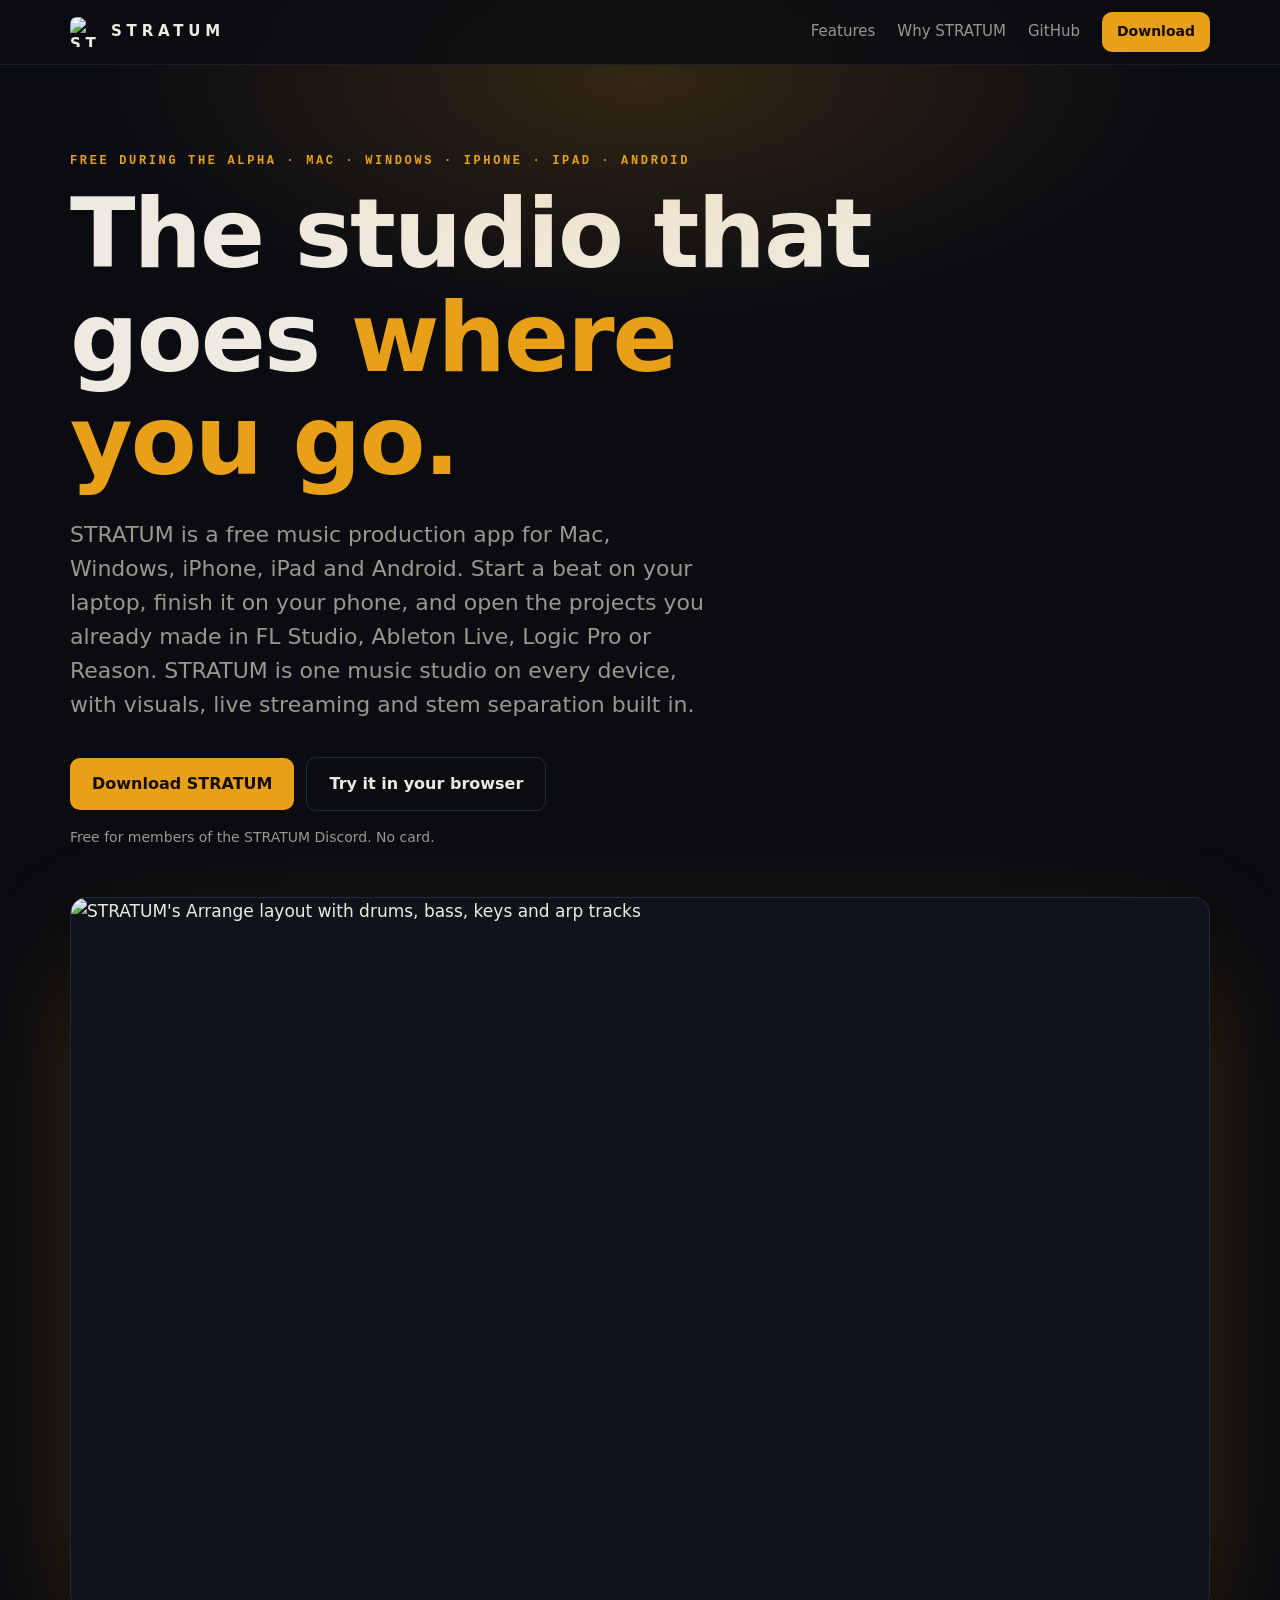
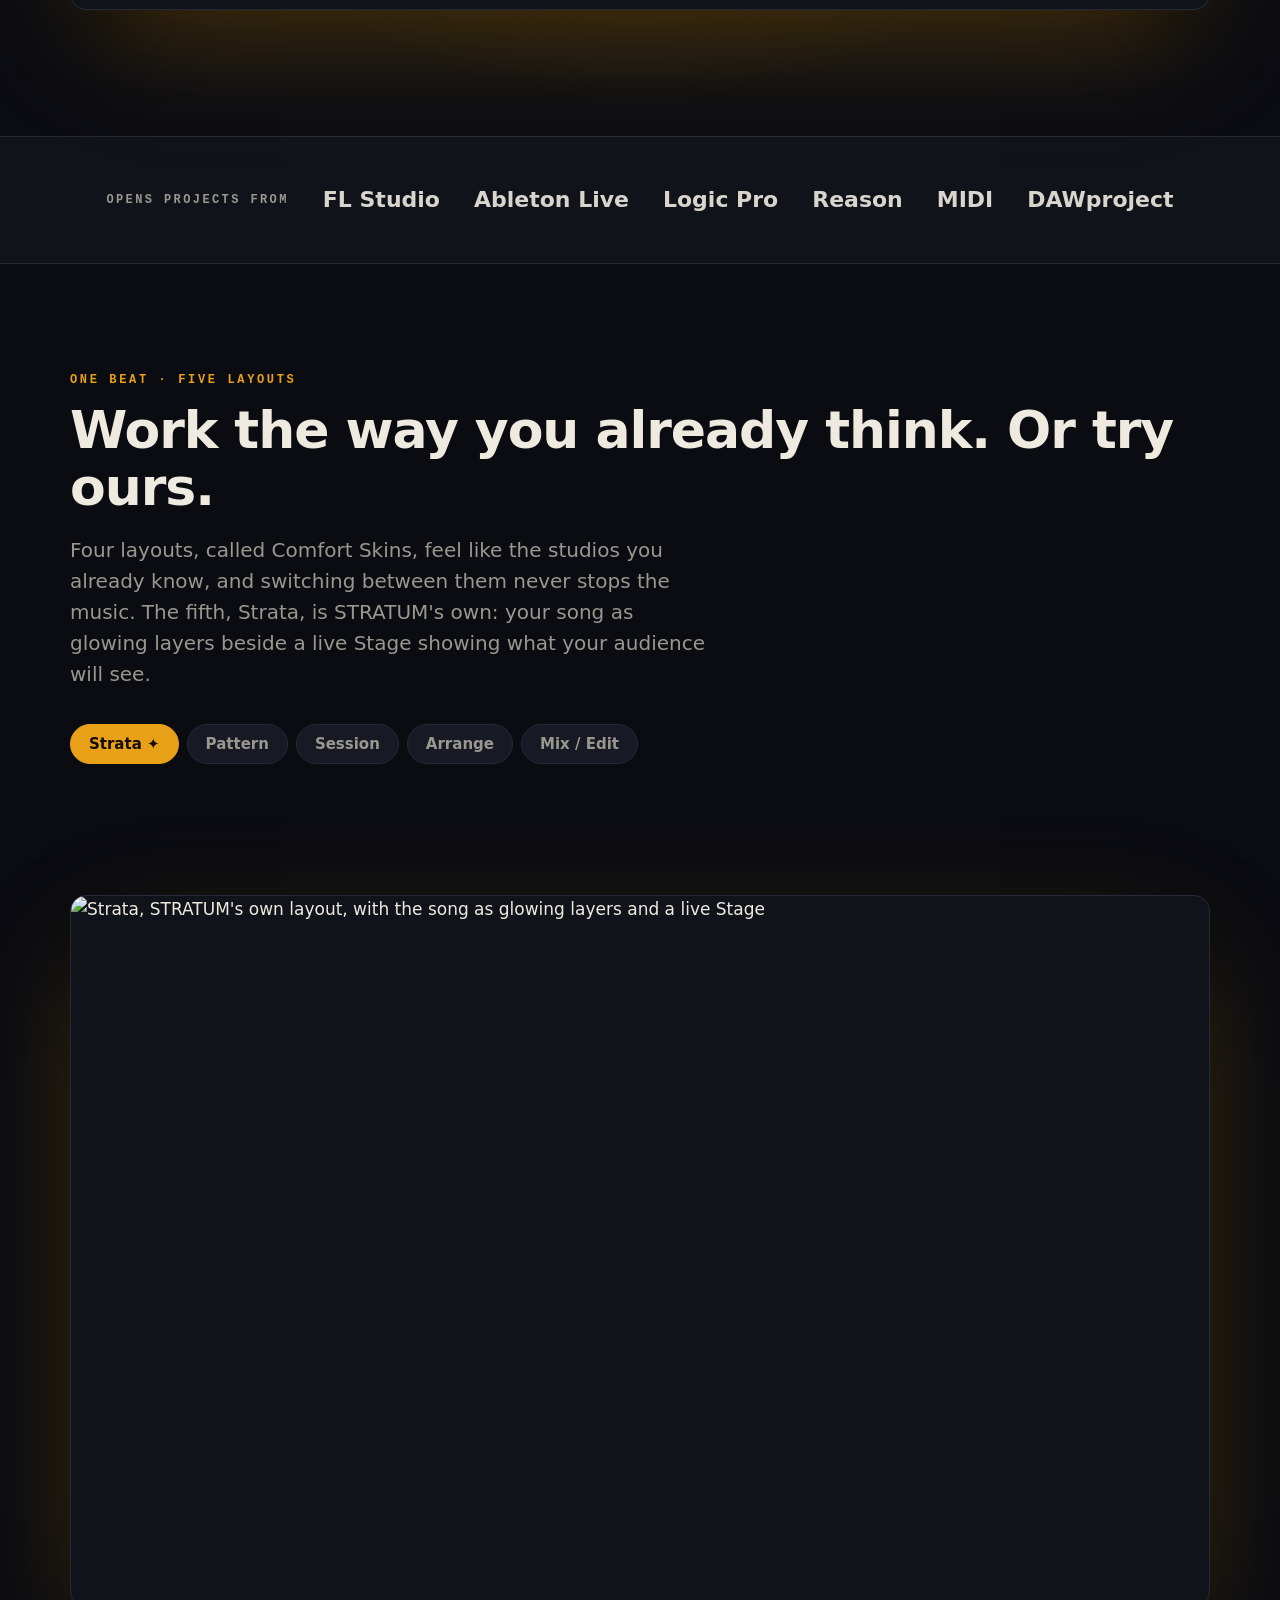
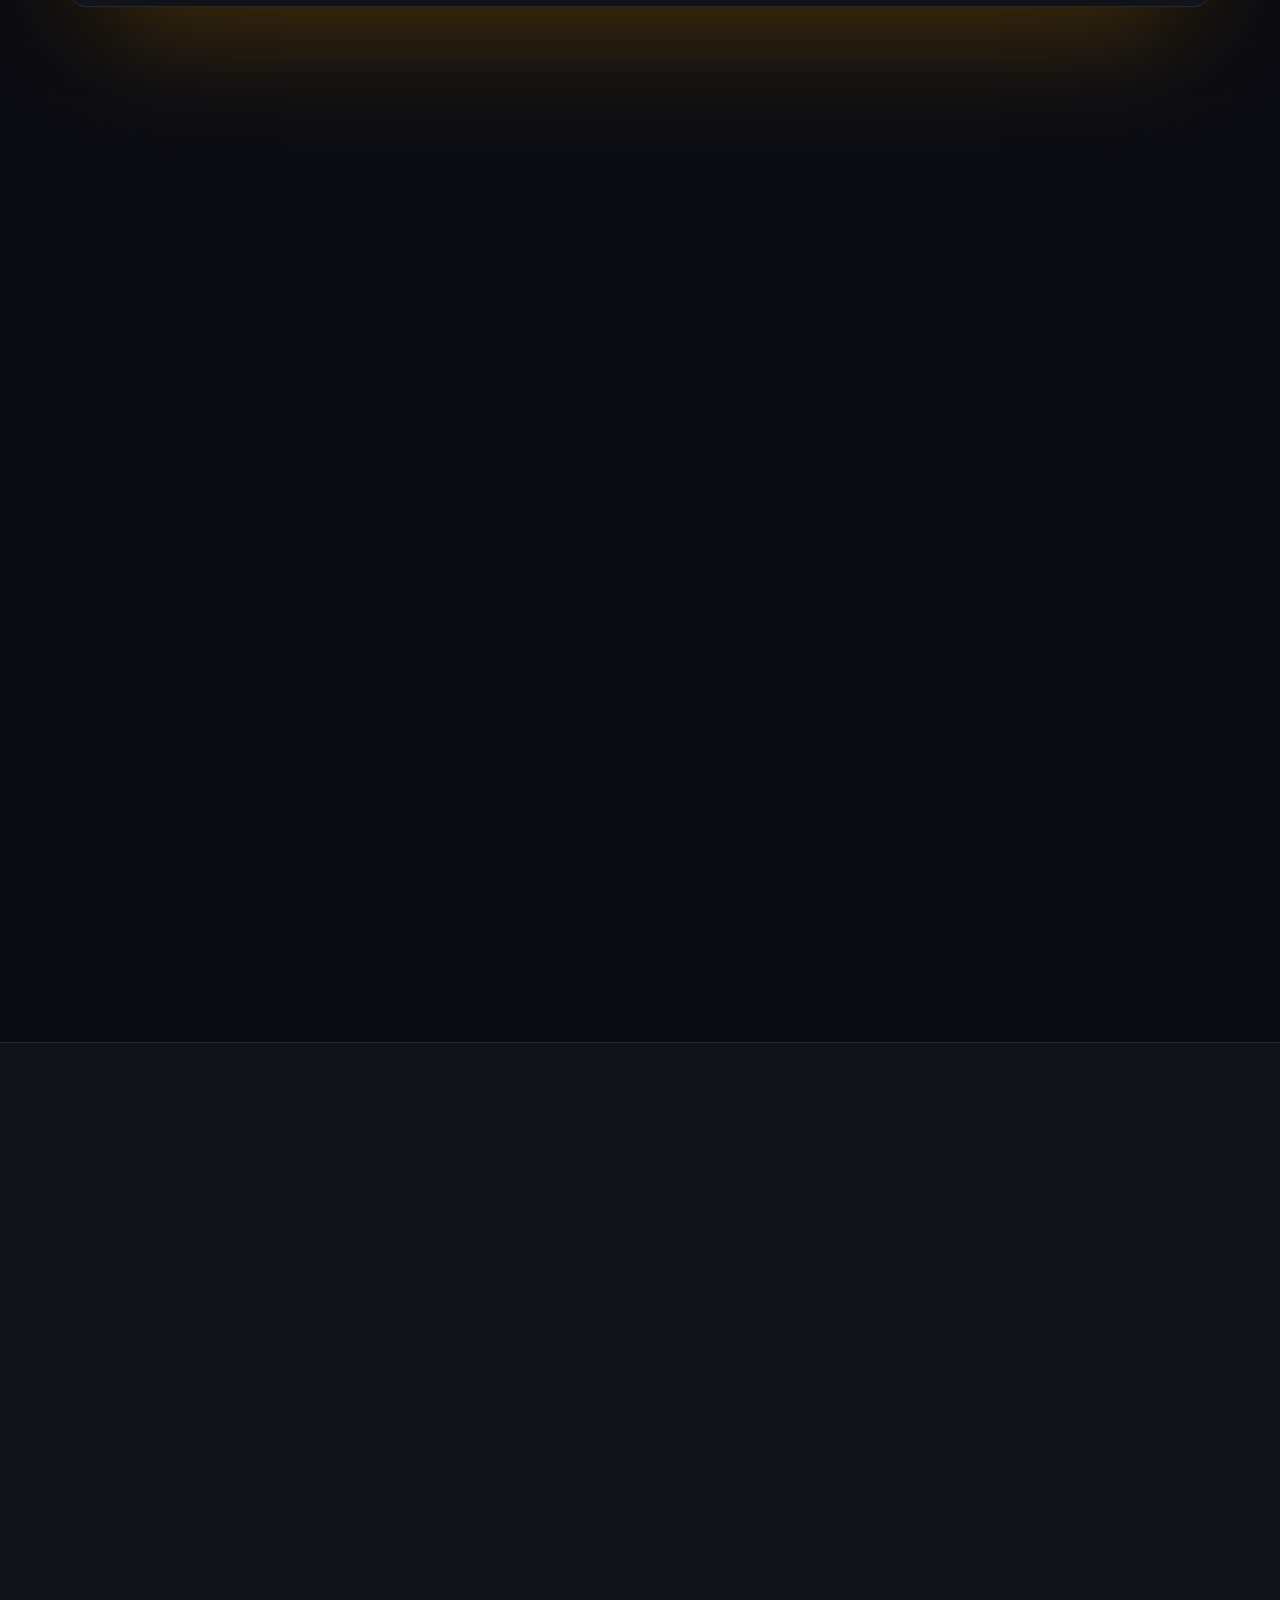
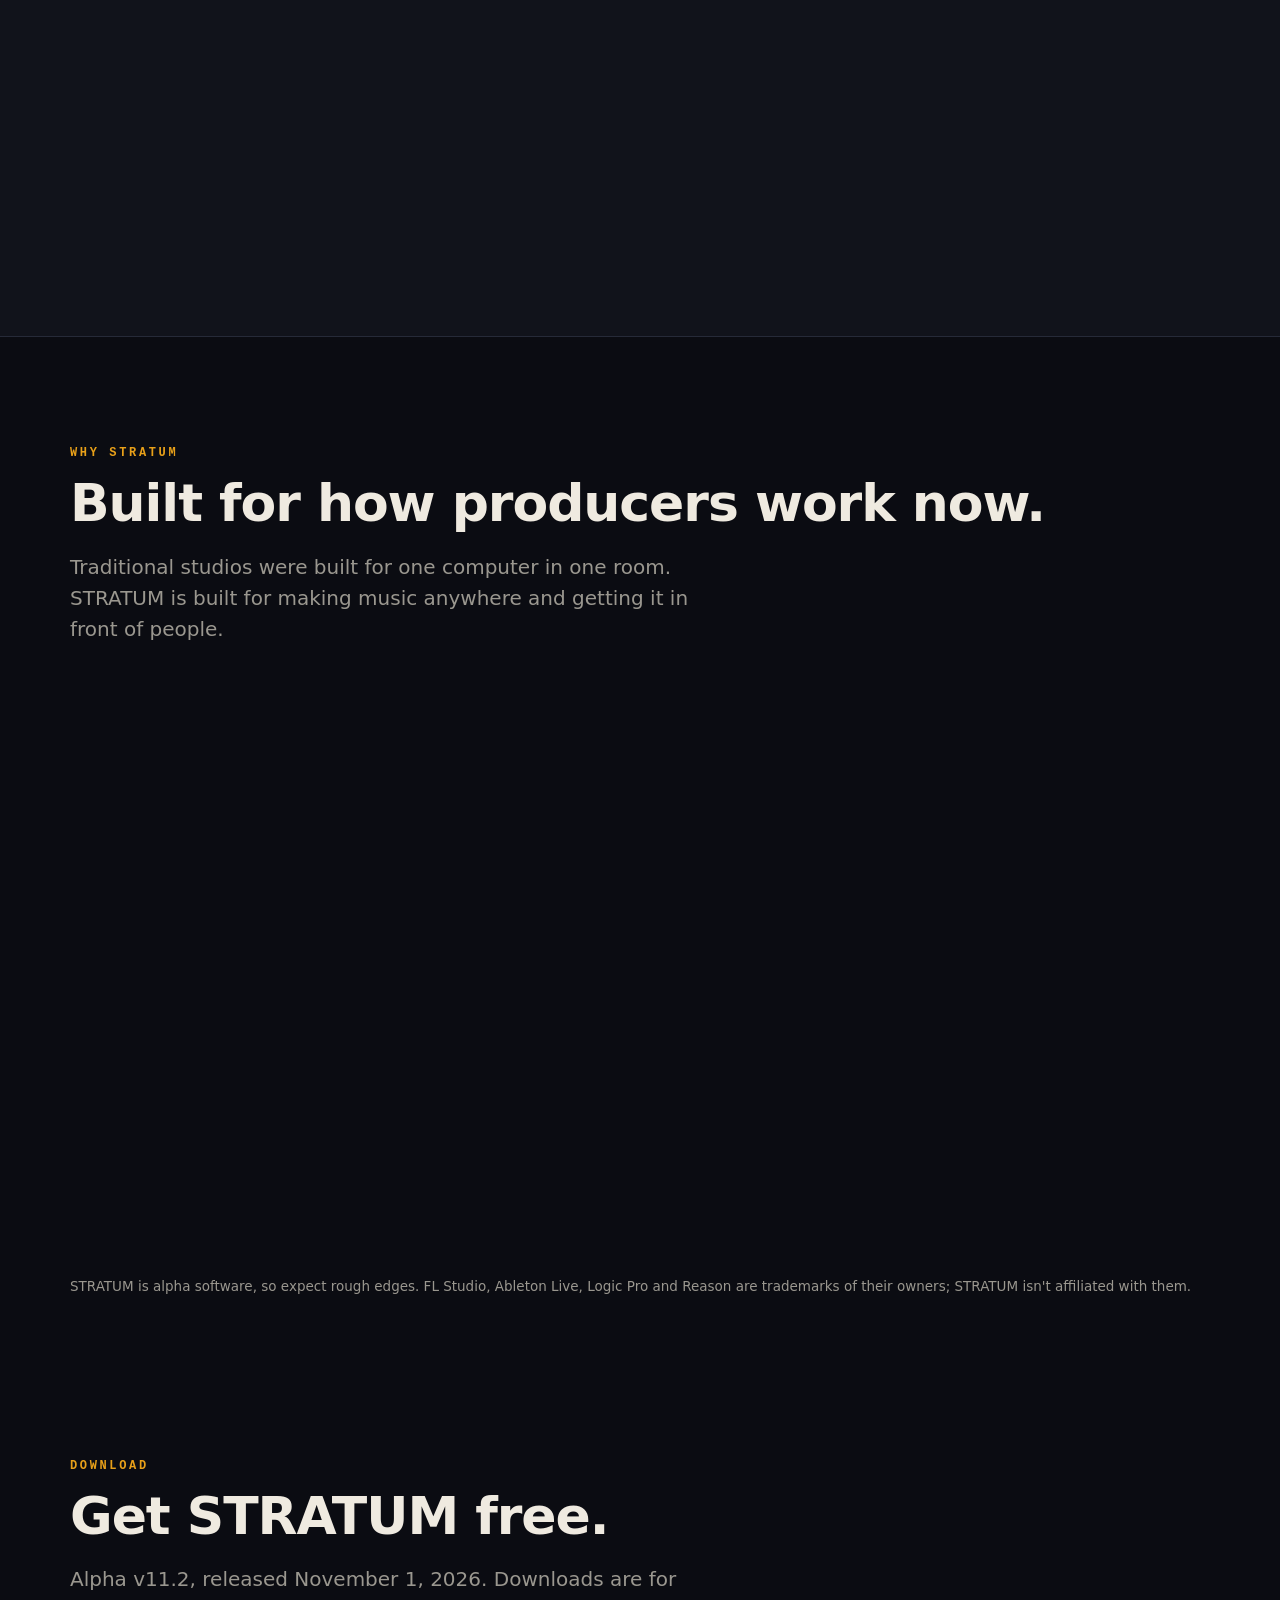
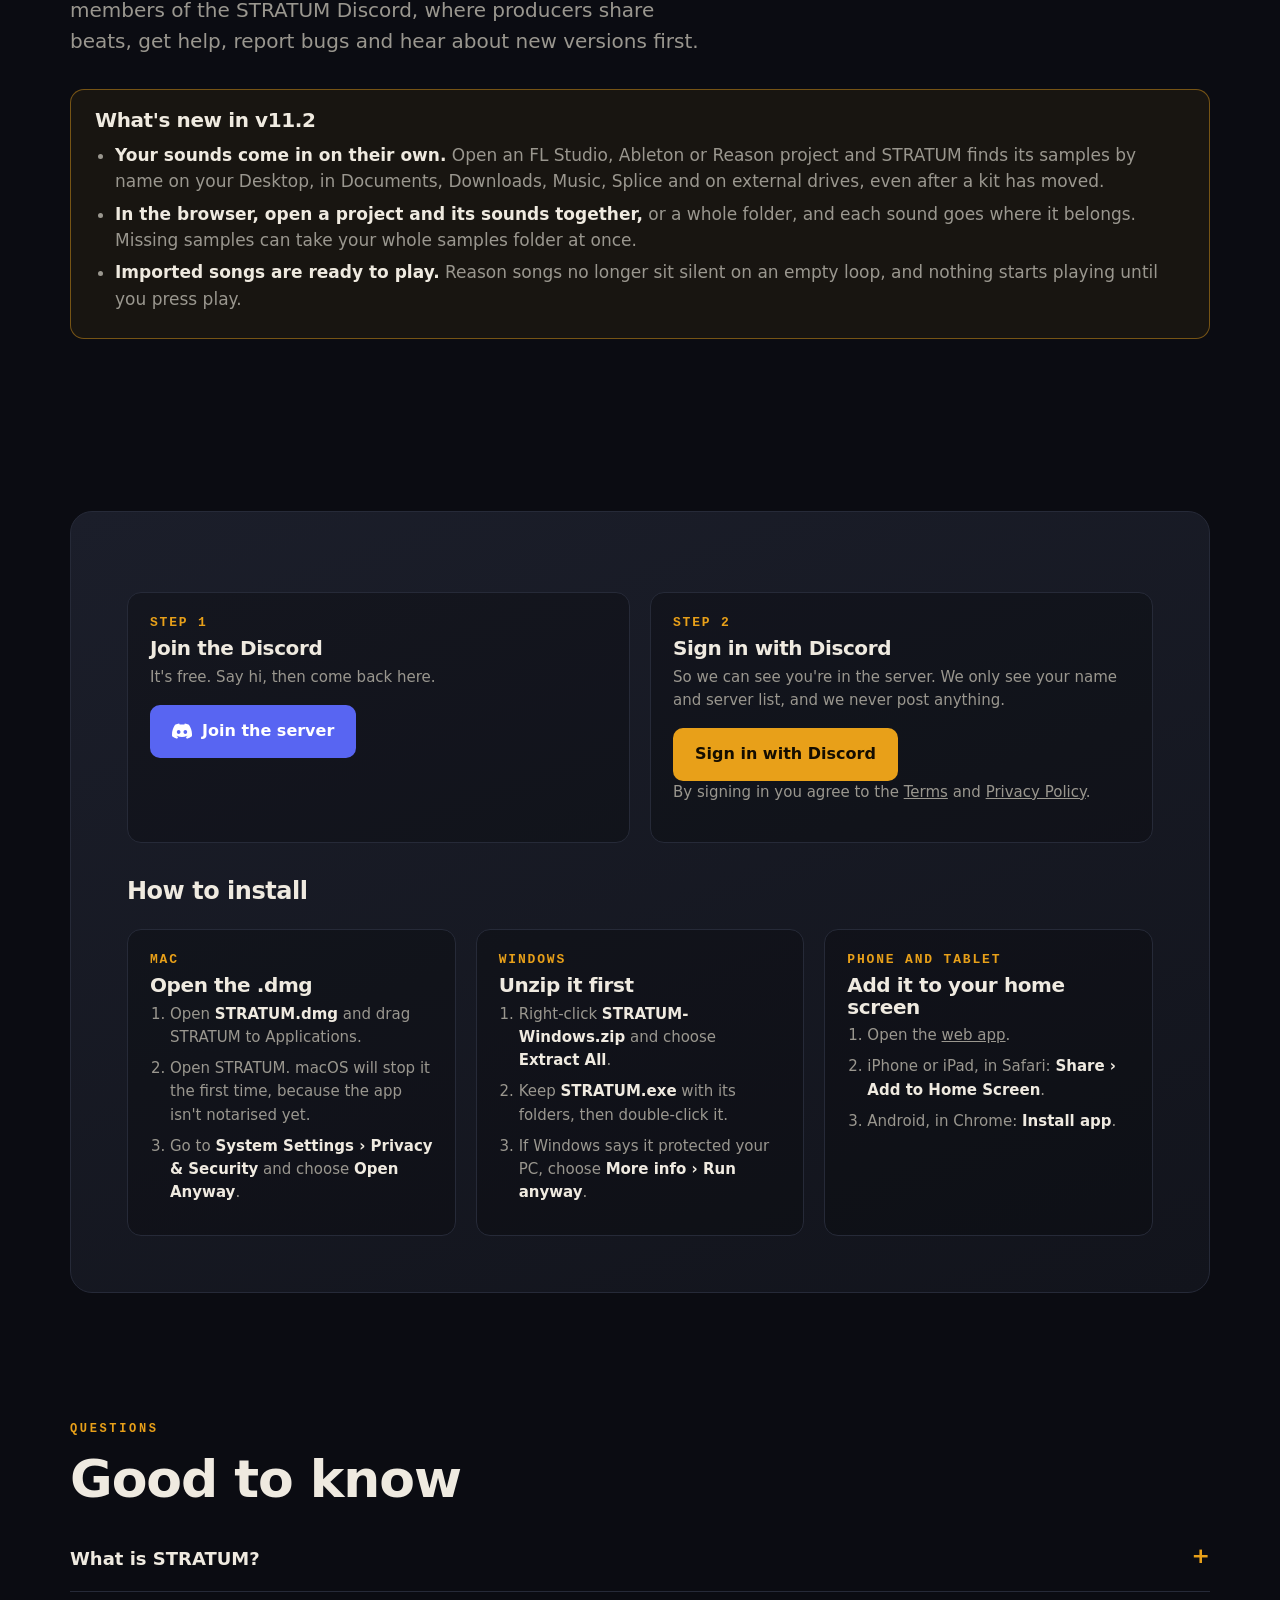
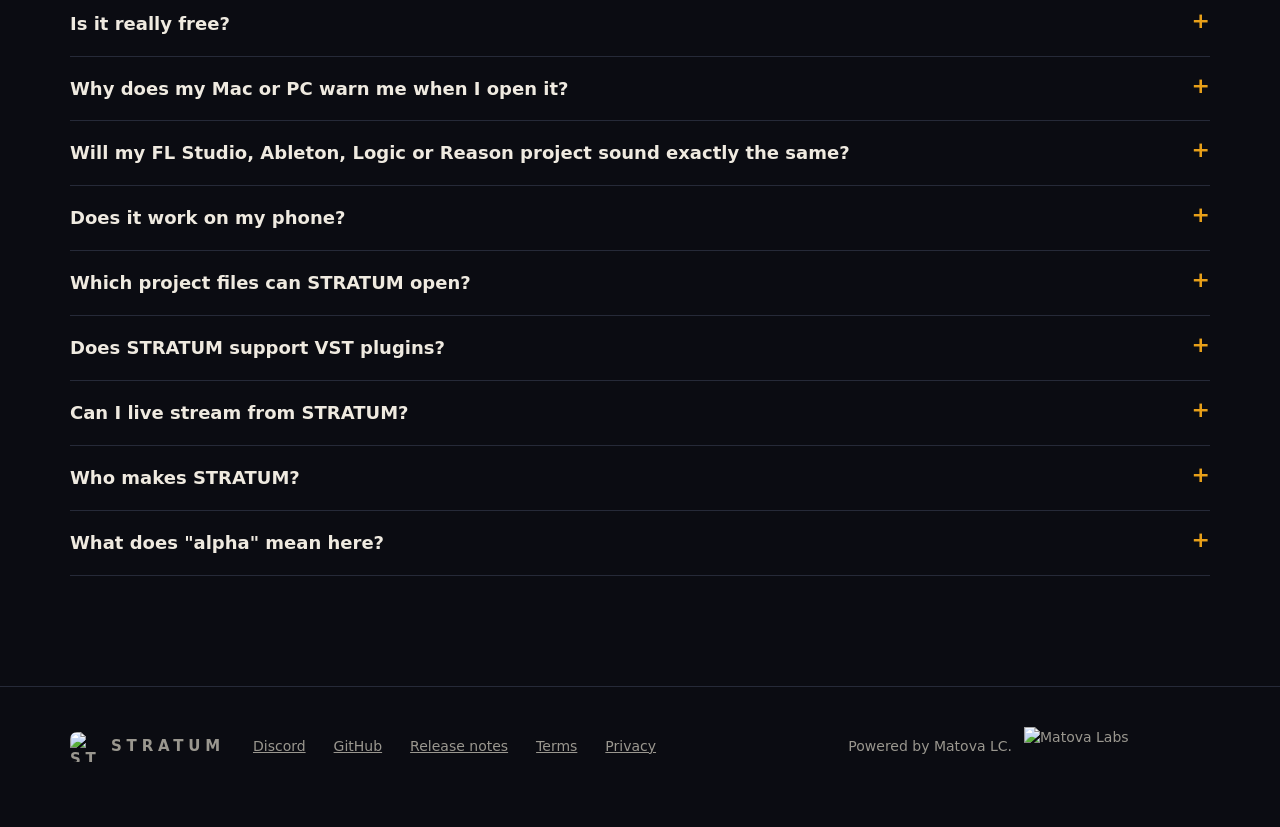
==== download-site/public/index.html @ 93dfcc82 "Download site: Alpha v11.2 Co-Authored-By: Claude Opus 5.5 <noreply@anthropic.com>" ====
<!doctype html>
<html lang="en">
<head>
<meta charset="utf-8">
<meta name="viewport" content="width=device-width, initial-scale=1">
<title>STRATUM: Free Music Studio for Mac, Windows and Phones</title>
<meta name="description" content="STRATUM is a free music studio for Mac, Windows, iPhone, iPad and Android. Open FL Studio, Ableton, Logic and Reason projects, make videos and stream live.">
<link rel="canonical" href="https://stratum-studio-pi.vercel.app/">
<meta name="robots" content="index, follow, max-image-preview:large">
<meta property="og:type" content="website">
<meta property="og:site_name" content="STRATUM">
<meta property="og:url" content="https://stratum-studio-pi.vercel.app/">
<meta property="og:title" content="STRATUM: Free Music Studio for Mac, Windows and Phones">
<meta property="og:description" content="STRATUM is a free music studio for Mac, Windows, iPhone, iPad and Android. Open FL Studio, Ableton, Logic and Reason projects, make videos and stream live.">
<meta property="og:image" content="https://stratum-studio-pi.vercel.app/img/og.jpg">
<meta property="og:image:width" content="1200">
<meta property="og:image:height" content="630">
<meta property="og:image:alt" content="The STRATUM music studio with song layers and a live Stage">
<meta name="twitter:card" content="summary_large_image">
<meta name="twitter:title" content="STRATUM: Free Music Studio for Mac, Windows and Phones">
<meta name="twitter:description" content="STRATUM is a free music studio for Mac, Windows, iPhone, iPad and Android. Open FL Studio, Ableton, Logic and Reason projects, make videos and stream live.">
<meta name="twitter:image" content="https://stratum-studio-pi.vercel.app/img/og.jpg">
<meta name="theme-color" content="#0b0c12">
<link rel="icon" href="icon.png">
<link rel="apple-touch-icon" href="icon-512.png">
<style>
:root {
  --bg:#0b0c12; --bg2:#11131b; --panel:#171a24; --line:#262a38; --txt:#efeae0; --dim:#9a978f; --acc:#e8a019; --acc2:#ffcf6b; --discord:#5865f2;
  --font:-apple-system, "SF Pro Display", "Segoe UI", system-ui, sans-serif; --mono:ui-monospace, "SF Mono", Menlo, Consolas, monospace;
  --r:14px; --max:1180px;
}
* { box-sizing:border-box; }
[hidden] { display:none !important; }
html { scroll-behavior:smooth; }
body { margin:0; background:var(--bg); color:var(--txt); font:17px/1.55 var(--font); -webkit-font-smoothing:antialiased; overflow-x:hidden; }
a { color:inherit; }
img { max-width:100%; height:auto; display:block; }
.wrap { max-width:var(--max); margin:0 auto; padding:0 20px; }
h1, h2, h3 { line-height:1.08; letter-spacing:-.02em; margin:0; }
h2 { font-size:clamp(30px, 4.6vw, 52px); }
.eyebrow { font:600 12px/1 var(--mono); letter-spacing:.22em; text-transform:uppercase; color:var(--acc); margin-bottom:16px; }
.lead { color:var(--dim); font-size:clamp(17px, 1.6vw, 20px); max-width:640px; }
section { padding:110px 0; }

/* nav */
nav { position:sticky; top:0; z-index:20; background:rgba(11,12,18,.78); backdrop-filter:blur(14px); -webkit-backdrop-filter:blur(14px); border-bottom:1px solid rgba(38,42,56,.6); }
nav .wrap { display:flex; align-items:center; gap:24px; height:64px; }
.logo { display:flex; align-items:center; gap:11px; font-weight:600; letter-spacing:.32em; font-size:15px; text-decoration:none; }
.logo img { width:30px; height:30px; border-radius:7px; }
nav .links { margin-left:auto; display:flex; gap:22px; align-items:center; font-size:15px; }
nav .links a { text-decoration:none; color:var(--dim); }
nav .links a:hover { color:var(--txt); }
@media (max-width:720px) { nav .links a.hide-s { display:none; } }

/* buttons */
.btn { display:inline-flex; align-items:center; gap:10px; padding:14px 22px; border-radius:10px; font-weight:650; font-size:16px; text-decoration:none; border:0; cursor:pointer; transition:transform .15s, filter .15s; }
.btn:hover { transform:translateY(-1px); filter:brightness(1.08); }
.btn.acc { background:var(--acc); color:#140d00; }
.btn.discord { background:var(--discord); color:#fff; }
.btn.ghost { background:transparent; color:var(--txt); border:1px solid var(--line); }
.btn.small { padding:9px 15px; font-size:14px; }
.btn svg { width:20px; height:20px; fill:currentColor; flex:none; }

/* hero */
.hero { padding:90px 0 40px; position:relative; }
.hero::before { content:""; position:absolute; inset:-200px 0 auto; height:700px; background:radial-gradient(ellipse 60% 50% at 50% 30%, rgba(232,160,25,.18), transparent 70%); pointer-events:none; }
.hero h1 { font-size:clamp(44px, 8vw, 96px); max-width:12ch; }
.hero h1 em { font-style:normal; color:var(--acc); }
.hero .lead { margin:24px 0 34px; font-size:clamp(18px, 2vw, 22px); }
.cta { display:flex; gap:12px; flex-wrap:wrap; align-items:center; }
.cta small { color:var(--dim); font-size:14px; width:100%; margin-top:4px; }
.bars { display:flex; gap:5px; align-items:flex-end; height:46px; margin:40px 0 0; }
.bars.chord { height:96px; margin:44px 0 -8px; gap:clamp(2px, .5vw, 5px); }
.bars.chord i { flex:1; width:auto; }
.stage { margin-top:48px; }
.stage-in { position:relative; }
.glow { position:absolute; inset:-12% 0; background:radial-gradient(ellipse 55% 50% at 50% 55%, rgba(232,160,25,.2), transparent 72%); pointer-events:none; }
.shot.tilt { margin-top:0; }
.played, .playhead { position:absolute; display:none; top:12.8%; height:25.4%; pointer-events:none; }
.layers { margin-top:0; aspect-ratio:16/10; }
.layers img { position:absolute; inset:0; width:100%; height:100%; }
.layers img:not(:first-of-type) { display:none; }
.wipe { position:absolute; top:0; bottom:0; width:2px; background:var(--acc2); box-shadow:0 0 14px 2px rgba(255,207,107,.55); opacity:0; pointer-events:none; }
.play .bars i { animation:none; height:100%; transform:scaleY(.08); transform-origin:bottom; will-change:transform; }
.play .stage { height:230vh; margin-top:30px; }
.play .stage-in { position:sticky; top:84px; height:calc(100vh - 100px); display:flex; flex-direction:column; justify-content:center; perspective:1500px; }
.play .shot.tilt { width:min(100%, calc((100vh - 190px) * 1.6)); margin-inline:auto; transform:translateY(calc((1 - var(--p, 0)) * 34px)) rotateX(calc((1 - min(var(--p, 0) * 2.4, 1)) * 16deg)) scale(calc(.9 + min(var(--p, 0) * 2.4, 1) * .1)); transform-origin:50% 100%; will-change:transform; }
.play .glow { transform:translateY(calc(var(--p, 0) * 70px)); }
.play #heroBars { position:relative; z-index:2; width:min(100%, calc((100vh - 190px) * 1.6)); margin:-30px auto 0; justify-content:space-between; transform:translateY(calc(var(--p, 0) * -44px)); }
.play .played, .play .playhead { display:block; }
.play .played { left:28%; width:calc(var(--head, 0) * 34%); background:linear-gradient(90deg, rgba(255,207,107,.03), rgba(255,207,107,.17)); }
.play .playhead { left:calc(28% + var(--head, 0) * 34%); width:2px; background:var(--acc2); box-shadow:0 0 14px 2px rgba(255,207,107,.6); }
.play .skins { height:520vh; }
.play .skins-in { position:sticky; top:72px; height:calc(100vh - 84px); display:flex; flex-direction:column; }
.play .skins-in .tabs { margin:14px 0 10px; }
.play .skins-in .skin-cap { min-height:3.1em; margin:0 0 10px; }
.play .layers { width:min(100%, calc((100vh - 270px) * 1.6)); margin-inline:auto; }
.play .layers img:not(:first-of-type) { display:block; clip-path:inset(0 100% 0 0); }
.calm .layers img:not(:first-of-type) { display:none; }
.calm .layers img.show { display:block !important; }
@media (max-width:720px) {
  .play .stage { height:170vh; }
  .play #heroBars { height:30px; margin-top:12px; transform:none; }
  .play .skins { height:400vh; }
  .play .skins-in .tabs button { padding:7px 12px; font-size:13px; }
  .bars.chord { height:64px; }
}
.bars i { display:block; width:6px; border-radius:3px; background:var(--acc); opacity:.85; animation:eq 1.1s ease-in-out infinite alternate; }
@keyframes eq { from { height:12%; } to { height:100%; } }
@media (prefers-reduced-motion: reduce) { .bars i { animation:none; height:50%; } }
.shot { margin-top:60px; position:relative; border-radius:16px; overflow:hidden; border:1px solid var(--line); box-shadow:0 40px 120px -30px rgba(232,160,25,.35), 0 20px 60px rgba(0,0,0,.6); background:var(--bg2); }
.shot img { width:100%; }

/* import strip */
.imports { padding:46px 0; border-block:1px solid var(--line); background:var(--bg2); }
.imports .wrap { display:flex; flex-wrap:wrap; gap:14px 34px; align-items:center; justify-content:center; }
.imports b { font:600 12px/1 var(--mono); letter-spacing:.2em; color:var(--dim); text-transform:uppercase; }
.imports span { font-size:clamp(17px, 2vw, 22px); font-weight:600; color:var(--txt); opacity:.9; }

/* skins */
.tabs { display:flex; gap:8px; flex-wrap:wrap; margin:34px 0 20px; }
.tabs button { font:600 15px var(--font); color:var(--dim); background:var(--panel); border:1px solid var(--line); border-radius:999px; padding:10px 18px; cursor:pointer; }
.tabs button.on { background:var(--acc); color:#140d00; border-color:var(--acc); }
.skin-cap { color:var(--dim); margin:0 0 18px; min-height:3em; }

/* features */
.grid { display:grid; grid-template-columns:repeat(auto-fit, minmax(280px, 1fr)); gap:16px; margin-top:46px; }
.card { background:var(--panel); border:1px solid var(--line); border-radius:var(--r); padding:26px; position:relative; overflow:hidden; }
.card h3 { font-size:21px; margin:14px 0 8px; }
.card p { color:var(--dim); margin:0; font-size:15.5px; }
.card .ic { width:40px; height:40px; border-radius:10px; display:grid; place-items:center; background:rgba(232,160,25,.12); color:var(--acc); font-size:20px; }
.card.big { grid-column:span 2; }
@media (max-width:640px) { .card.big { grid-column:auto; } }
.card img { border-radius:10px; margin-top:18px; border:1px solid var(--line); }

/* split */
.split { display:grid; grid-template-columns:1.05fr 1fr; gap:56px; align-items:center; }
@media (max-width:880px) { .split { grid-template-columns:1fr; } }
.ticks { list-style:none; padding:0; margin:26px 0 0; display:grid; gap:12px; }
.ticks li { padding-left:30px; position:relative; color:var(--dim); }
.ticks li b { color:var(--txt); font-weight:600; }
.ticks li::before { content:"✓"; position:absolute; left:0; top:0; color:var(--acc); font-weight:700; }
.phone { max-width:330px; margin:0 auto; border-radius:34px; border:10px solid #1e2130; overflow:hidden; box-shadow:0 30px 80px rgba(0,0,0,.6); aspect-ratio:9/16; background:#000; }
.phone video, .phone img { width:100%; height:100%; object-fit:cover; }

/* compare */
table { width:100%; border-collapse:collapse; margin-top:40px; font-size:15.5px; }
th, td { text-align:left; padding:15px 14px; border-bottom:1px solid var(--line); vertical-align:top; }
th { font:600 12px var(--mono); letter-spacing:.16em; text-transform:uppercase; color:var(--dim); }
td:first-child { color:var(--txt); font-weight:600; width:34%; }
td.us { color:var(--acc2); }
td.them { color:var(--dim); }
.tblwrap { overflow-x:auto; }
.note { color:var(--dim); font-size:13.5px; margin-top:14px; }

/* download */
.dl-box { background:linear-gradient(160deg, #1b1e2a, #12141c); border:1px solid var(--line); border-radius:22px; padding:clamp(26px, 5vw, 56px); margin-top:40px; }
.steps { display:grid; grid-template-columns:repeat(auto-fit, minmax(260px, 1fr)); gap:20px; margin-top:24px; }
.step { background:rgba(0,0,0,.25); border:1px solid var(--line); border-radius:14px; padding:22px; }
.step .num { font:700 13px var(--mono); color:var(--acc); letter-spacing:.14em; }
.step h3 { font-size:20px; margin:8px 0 6px; }
.step p { color:var(--dim); margin:0 0 16px; font-size:15px; }
.step.done { border-color:rgba(232,160,25,.5); }
.files { display:grid; grid-template-columns:repeat(auto-fit, minmax(220px, 1fr)); gap:12px; margin-top:22px; }
.news { margin-top:32px; padding:20px 24px; border:1px solid rgba(232,160,25,.45); border-radius:14px; background:rgba(232,160,25,.06); }
.news h3 { font-size:20px; margin:0 0 10px; }
.news ul { margin:0; padding-left:20px; color:var(--dim); }
.news li { margin-bottom:6px; }
.news b { color:var(--txt); }
.how { margin:0; padding-left:20px; color:var(--dim); font-size:15px; }
.how li { margin-bottom:8px; }
.how b { color:var(--txt); }
.files a { display:block; padding:18px; border-radius:12px; border:1px solid var(--line); background:rgba(0,0,0,.25); text-decoration:none; }
.files a:hover { border-color:var(--acc); }
.files b { display:block; font-size:18px; }
.files small { color:var(--dim); }
.files .go { color:var(--acc); font-weight:600; font-size:14px; margin-top:8px; display:block; }
.msg { margin-top:18px; padding:12px 16px; border-radius:10px; border-left:3px solid var(--acc); background:rgba(232,160,25,.08); font-size:15px; }

/* faq */
details { border-bottom:1px solid var(--line); padding:18px 0; }
summary { cursor:pointer; font-weight:600; font-size:18px; list-style:none; display:flex; justify-content:space-between; gap:20px; }
summary::after { content:"+"; color:var(--acc); font-size:22px; line-height:1; }
details[open] summary::after { content:"–"; }
details p { color:var(--dim); margin:12px 0 0; max-width:780px; }

footer { border-top:1px solid var(--line); padding:40px 0 60px; color:var(--dim); font-size:14px; }
footer .wrap { display:flex; flex-wrap:wrap; gap:16px 28px; align-items:center; }
footer .sp { margin-left:auto; }
footer .powered { display:inline-flex; flex-wrap:wrap; align-items:center; gap:12px; }
footer .powered img { height:40px; width:186px; max-width:none; flex:none; display:block; }

.reveal { opacity:0; transform:translateY(24px); transition:opacity .7s ease, transform .7s ease; }
.reveal.in { opacity:1; transform:none; }
@media (prefers-reduced-motion: reduce) { .reveal { opacity:1; transform:none; transition:none; } }
</style>
<script type="application/ld+json">{"@context":"https://schema.org","@graph":[{"@type":"Organization","@id":"https://stratum-studio-pi.vercel.app/#org","name":"Matova LC","alternateName":"Matova Labs","url":"https://matovagroup.com","logo":"https://stratum-studio-pi.vercel.app/img/matova-labs.png"},{"@type":"WebSite","@id":"https://stratum-studio-pi.vercel.app/#site","url":"https://stratum-studio-pi.vercel.app/","name":"STRATUM","publisher":{"@id":"https://stratum-studio-pi.vercel.app/#org"}},{"@type":"SoftwareApplication","@id":"https://stratum-studio-pi.vercel.app/#app","name":"STRATUM","url":"https://stratum-studio-pi.vercel.app/","applicationCategory":"MultimediaApplication","applicationSubCategory":"Digital audio workstation","operatingSystem":"macOS 12 or later, Windows 10 or 11, iOS, iPadOS, Android","softwareVersion":"0.1.0-alpha.11.2","description":"STRATUM is a free music studio for Mac, Windows, iPhone, iPad and Android. Open FL Studio, Ableton, Logic and Reason projects, make videos and stream live.","image":"https://stratum-studio-pi.vercel.app/img/og.jpg","screenshot":"https://stratum-studio-pi.vercel.app/img/arrange.jpg","downloadUrl":"https://stratum-studio-pi.vercel.app/#download","offers":{"@type":"Offer","price":"0","priceCurrency":"USD"},"publisher":{"@id":"https://stratum-studio-pi.vercel.app/#org"},"sameAs":["https://github.com/matovalabs/stratum","https://discord.gg/PtpChEj8Gc"],"featureList":["Opens FL Studio, Ableton Live, Logic Pro and Reason projects","VST3, VST2 and Audio Unit plugins","AI stem separation","Audio-reactive visuals and 1080p share videos","Live streaming to Twitch, YouTube, Instagram and TikTok"]},{"@type":"FAQPage","@id":"https://stratum-studio-pi.vercel.app/#faq","mainEntity":[{"@type":"Question","name":"What is STRATUM?","acceptedAnswer":{"@type":"Answer","text":"STRATUM is a free music production app, also called a digital audio workstation or DAW, for Mac, Windows, iPhone, iPad and Android. You can make beats, record, mix, turn songs into videos and stream live from one app. It is made by Matova LC and is free during the alpha."}},{"@type":"Question","name":"Is it really free?","acceptedAnswer":{"@type":"Answer","text":"Yes. STRATUM is free during the alpha for everyone in the Discord. Paid extras may come later."}},{"@type":"Question","name":"Why does my Mac or PC warn me when I open it?","acceptedAnswer":{"@type":"Answer","text":"STRATUM isn't signed with an Apple Developer ID or a Windows code-signing certificate yet, so macOS and Windows show a warning the first time. On a Mac, open it once, then go to System Settings › Privacy & Security and choose Open Anyway. On Windows, choose More info › Run anyway. Signing is on the way."}},{"@type":"Question","name":"Will my FL Studio, Ableton, Logic or Reason project sound exactly the same?","acceptedAnswer":{"@type":"Answer","text":"Tracks, notes, tempo, arrangement, audio and your own samples come across. Each studio's own built-in instruments and effects can't be copied, so those parts play on STRATUM's sounds, or on the same plugin if you have it installed. Bouncing a track to audio before you export always brings it across exactly."}},{"@type":"Question","name":"Does it work on my phone?","acceptedAnswer":{"@type":"Answer","text":"Yes. Open the web version on an iPhone, iPad or Android device and add it to your home screen. It runs full screen and works offline. Plugins, stem separation and live streaming are on the Mac and Windows versions."}},{"@type":"Question","name":"Which project files can STRATUM open?","acceptedAnswer":{"@type":"Answer","text":"STRATUM opens FL Studio, Ableton Live, Logic Pro and Reason projects, plus MIDI and DAWproject files."}},{"@type":"Question","name":"Does STRATUM support VST plugins?","acceptedAnswer":{"@type":"Answer","text":"Yes. STRATUM runs VST3 and VST2 plugins on Mac and Windows, and Audio Units on Mac."}},{"@type":"Question","name":"Can I live stream from STRATUM?","acceptedAnswer":{"@type":"Answer","text":"Yes. The Mac and Windows apps stream straight to Twitch, YouTube, Instagram or TikTok."}},{"@type":"Question","name":"Who makes STRATUM?","acceptedAnswer":{"@type":"Answer","text":"STRATUM is made by Matova LC. Join the community on Discord to get help, report bugs and hear about new versions first."}},{"@type":"Question","name":"What does \"alpha\" mean here?","acceptedAnswer":{"@type":"Answer","text":"STRATUM is new and changing every week. Expect bugs, and tell us about them in the Discord. Every release lists what was tested and what wasn't."}}]}]}</script>
</head>
<body>
<nav>
  <div class="wrap">
    <a class="logo" href="#"><img src="icon.png" alt="STRATUM logo" width="30" height="30">STRATUM</a>
    <div class="links">
      <a class="hide-s" href="#features">Features</a>
      <a class="hide-s" href="#compare">Why STRATUM</a>
      <a class="hide-s" href="https://github.com/matovalabs/stratum" target="_blank" rel="noopener">GitHub</a>
      <a class="btn acc small" href="#download">Download</a>
    </div>
  </div>
</nav>

<header class="hero">
  <div class="wrap">
    <div class="eyebrow">Free during the alpha · Mac · Windows · iPhone · iPad · Android</div>
    <h1>The studio that goes <em>where you go.</em></h1>
    <p class="lead">STRATUM is a free music production app for Mac, Windows, iPhone, iPad and Android. Start a beat on your laptop, finish it on your phone, and open the projects you already made in FL Studio, Ableton Live, Logic Pro or Reason. STRATUM is one music studio on every device, with visuals, live streaming and stem separation built in.</p>
    <div class="cta">
      <a class="btn acc" href="#download">Download STRATUM</a>
      <a class="btn ghost" href="https://matovalabs.github.io/stratum/" target="_blank" rel="noopener">Try it in your browser</a>
      <small>Free for members of the STRATUM Discord. No card.</small>
    </div>
    <div class="stage" id="stage"><div class="stage-in">
      <div class="glow" aria-hidden="true"></div>
      <div class="shot tilt" id="tilt"><img src="img/arrange.jpg" alt="STRATUM's Arrange layout with drums, bass, keys and arp tracks" width="1600" height="1000"><i class="played" aria-hidden="true"></i><i class="playhead" aria-hidden="true"></i></div>
      <div class="bars" id="heroBars" aria-hidden="true"></div>
    </div></div>
  </div>
</header>

<div class="imports">
  <div class="wrap">
    <b>Opens projects from</b>
    <span>FL Studio</span><span>Ableton Live</span><span>Logic Pro</span><span>Reason</span><span>MIDI</span><span>DAWproject</span>
  </div>
</div>

<section id="features">
  <div class="wrap">
    <div class="eyebrow">One beat · five layouts</div>
    <h2>Work the way you already think. Or try ours.</h2>
    <p class="lead">Four layouts, called Comfort Skins, feel like the studios you already know, and switching between them never stops the music. The fifth, Strata, is STRATUM's own: your song as glowing layers beside a live Stage showing what your audience will see.</p>
    <div class="skins" id="skins"><div class="skins-in">
    <div class="tabs" role="tablist">
      <button class="on" data-skin="strata">Strata ✦</button>
      <button data-skin="pattern">Pattern</button>
      <button data-skin="session">Session</button>
      <button data-skin="arrange">Arrange</button>
      <button data-skin="mixedit">Mix / Edit</button>
    </div>
    <p class="skin-cap" id="skinCap"></p>
    <div class="shot layers" id="layers"><img data-skin="strata" src="img/strata.jpg" alt="Strata, STRATUM&#39;s own layout, with the song as glowing layers and a live Stage" width="1600" height="1000" decoding="async"><img data-skin="pattern" src="img/pattern.jpg" alt="Pattern layout with a step sequencer and channel rack" width="1600" height="1000" decoding="async"><img data-skin="session" src="img/session.jpg" alt="Session layout with a grid of clips" width="1600" height="1000" decoding="async"><img data-skin="arrange" src="img/arrange.jpg" alt="Arrange layout with regions on a timeline" width="1600" height="1000" decoding="async"><img data-skin="mixedit" src="img/mixedit.jpg" alt="Mix and Edit layout with big faders and editors" width="1600" height="1000" decoding="async"><i class="wipe" id="wipe" aria-hidden="true"></i></div>
    </div></div>

    <div class="grid">
      <div class="card big reveal">
        <div class="ic">◉</div>
        <h3>Visuals that move with your music</h3>
        <p>44 audio-reactive modes, 24 palettes, your own image and lyrics, grids of up to 36 tiles and a performance mode. Turn any beat into a full-screen show, a video or a live stream background.</p>
        <img loading="lazy" decoding="async" src="img/visuals.jpg" alt="STRATUM Visuals, an audio-reactive pattern" loading="lazy">
      </div>
      <div class="card reveal"><div class="ic">▶</div><h3>Share a 1080p video in one click</h3><p>Branded vertical videos for TikTok, Reels and Shorts, drawn frame by frame at full 1080×1920 with clean sound. On a Mac they take about a third of the song's length to make.</p></div>
      <div class="card reveal"><div class="ic">●</div><h3>Go live from the studio</h3><p>Stream to Twitch, YouTube, Instagram or TikTok straight from STRATUM: your screen or your Visuals, a camera box, and the sound of your session. No OBS needed.</p></div>
      <div class="card reveal"><div class="ic">≋</div><h3>Split any song into stems</h3><p>AI stem separation pulls drums, bass, vocals and everything else apart, right on your computer (Windows, or a Mac with Apple silicon). Sample, flip and remix without leaving the app.</p></div>
      <div class="card reveal"><div class="ic">⧉</div><h3>Your plugins come too</h3><p>VST3 and VST2 on Mac and Windows, Audio Units on Mac, each in its own window. Plus STRATUM Wave, STRATUM Tune and all 508 Airwindows effects, free.</p></div>
      <div class="card reveal"><div class="ic">♪</div><h3>Your sounds, every project</h3><p>Add a whole drum library or sample pack once and it's there in every project, sorted into kicks, snares and hats. 761 free sounds and 99 MIDI kits come built in, with over 50,000 more in sound packs that download as you use them.</p></div>
      <div class="card reveal"><div class="ic">⇄</div><h3>One file, every device</h3><p>A beat is a single file that opens the same on Mac, Windows, phone and tablet. Save it to iCloud, OneDrive or Google Drive and pick up where you left off.</p></div>
    </div>
  </div>
</section>

<section style="background:var(--bg2); border-block:1px solid var(--line)">
  <div class="wrap split">
    <div class="reveal">
      <div class="eyebrow">Bring your old projects</div>
      <h2>Your sessions aren't stuck where you made them.</h2>
      <p class="lead" style="margin-top:20px">Open a project from another studio and STRATUM rebuilds it: tracks, notes, tempo, arrangement, audio clips and your own samples.</p>
      <ul class="ticks">
        <li><b>FL Studio</b> patterns, playlist, volume and pan automation, and the samples your project points to.</li>
        <li><b>Ableton Live</b> sets with clips, scenes, the arrangement, Simpler sounds and slices, Drum Rack pads, audio clips and effects.</li>
        <li><b>Logic Pro</b> projects, with matching plugins loaded where they're installed.</li>
        <li><b>Reason</b> songs, with your own samples back on the right Kong and Redrum pads.</li>
        <li><b>Your samples</b> are found by name across your computer and external drives, so a project opens with its sounds.</li>
      </ul>
    </div>
    <div class="reveal"><div class="shot" style="margin:0"><img loading="lazy" decoding="async" src="img/sounds.jpg" alt="STRATUM Sounds browser with My Sounds" loading="lazy"></div></div>
  </div>
</section>

<section id="compare">
  <div class="wrap">
    <div class="eyebrow">Why STRATUM</div>
    <h2>Built for how producers work now.</h2>
    <p class="lead" style="margin-top:20px">Traditional studios were built for one computer in one room. STRATUM is built for making music anywhere and getting it in front of people.</p>
    <div class="tblwrap reveal">
      <table>
        <thead><tr><th></th><th>STRATUM</th><th>A typical desktop studio</th></tr></thead>
        <tbody>
          <tr><td>Price</td><td class="us">Free during the alpha</td><td class="them">Often a paid licence or subscription</td></tr>
          <tr><td>Devices</td><td class="us">Mac, Windows, iPhone, iPad, Android and the browser</td><td class="them">Usually desktop only, or a separate mobile app</td></tr>
          <tr><td>Opening other studios' projects</td><td class="us">FL Studio, Ableton Live, Logic Pro, Reason, MIDI, DAWproject</td><td class="them">Usually its own format, plus MIDI and audio</td></tr>
          <tr><td>Layouts</td><td class="us">Five, switchable mid-song, including Strata</td><td class="them">One</td></tr>
          <tr><td>Audio-reactive visuals</td><td class="us">Built in, 44 modes</td><td class="them">Separate software</td></tr>
          <tr><td>Share video for TikTok, Reels and Shorts</td><td class="us">One click, 1080×1920</td><td class="them">Export, then edit in a video app</td></tr>
          <tr><td>Live streaming</td><td class="us">Built in, with camera and Visuals</td><td class="them">Needs OBS or similar</td></tr>
          <tr><td>Stem separation</td><td class="us">Built in, runs on your computer</td><td class="them">Paid add-on, a separate app or a website</td></tr>
        </tbody>
      </table>
    </div>
    <p class="note">STRATUM is alpha software, so expect rough edges. FL Studio, Ableton Live, Logic Pro and Reason are trademarks of their owners; STRATUM isn't affiliated with them.</p>
  </div>
</section>

<section id="download" style="padding-top:40px">
  <div class="wrap">
    <div class="eyebrow">Download</div>
    <h2>Get STRATUM free.</h2>
    <p class="lead" style="margin-top:20px">Alpha v11.2, released November 1, 2026. Downloads are for members of the STRATUM Discord, where producers share beats, get help, report bugs and hear about new versions first.</p>
    <div class="news">
      <h3>What's new in v11.2</h3>
      <ul>
        <li><b>Your sounds come in on their own.</b> Open an FL Studio, Ableton or Reason project and STRATUM finds its samples by name on your Desktop, in Documents, Downloads, Music, Splice and on external drives, even after a kit has moved.</li>
        <li><b>In the browser, open a project and its sounds together,</b> or a whole folder, and each sound goes where it belongs. Missing samples can take your whole samples folder at once.</li>
        <li><b>Imported songs are ready to play.</b> Reason songs no longer sit silent on an empty loop, and nothing starts playing until you press play.</li>
      </ul>
    </div>
    <div class="bars chord" id="chord" aria-hidden="true"></div>
    <div class="dl-box">
      <div id="gate">
        <div class="steps">
          <div class="step" id="s1">
            <div class="num">STEP 1</div>
            <h3>Join the Discord</h3>
            <p>It's free. Say hi, then come back here.</p>
            <a class="btn discord" id="joinBtn" href="https://discord.gg/PtpChEj8Gc" target="_blank" rel="noopener"><svg viewBox="0 0 24 24" aria-hidden="true"><path d="M20.3 4.4A19.6 19.6 0 0 0 15.4 3l-.6 1.3a18.2 18.2 0 0 0-5.6 0L8.6 3a19.5 19.5 0 0 0-4.9 1.5C.6 9.1-.3 13.7.1 18.2a19.7 19.7 0 0 0 6 3l1.3-2.1a12.7 12.7 0 0 1-2-1l.5-.4a14 14 0 0 0 12.2 0l.5.4-2 1 1.3 2.1a19.6 19.6 0 0 0 6-3c.5-5.2-.8-9.8-3.6-13.8ZM8 15.5c-1.2 0-2.2-1.1-2.2-2.4s1-2.4 2.2-2.4 2.2 1.1 2.2 2.4-1 2.4-2.2 2.4Zm8 0c-1.2 0-2.2-1.1-2.2-2.4s1-2.4 2.2-2.4 2.2 1.1 2.2 2.4-1 2.4-2.2 2.4Z"/></svg>Join the server</a>
          </div>
          <div class="step" id="s2">
            <div class="num">STEP 2</div>
            <h3>Sign in with Discord</h3>
            <p>So we can see you're in the server. We only see your name and server list, and we never post anything.</p>
            <a class="btn acc" id="signBtn" href="/api/login">Sign in with Discord</a>
            <p class="note">By signing in you agree to the <a href="/terms">Terms</a> and <a href="/privacy">Privacy Policy</a>.</p>
          </div>
        </div>
      </div>
      <div id="files" hidden>
        <h3 id="hello" style="font-size:24px">Pick your download</h3>
        <div class="files">
          <a href="/api/download?file=mac"><b>Mac</b><small>macOS 12 or later · Apple silicon and Intel · 310 MB</small><span class="go">Download for Mac (.dmg) →</span></a>
          <a href="/api/download?file=windows"><b>Windows</b><small>Windows 10 or 11 · 64-bit · 287 MB</small><span class="go">Download for Windows (.zip) →</span></a>
          <a href="https://matovalabs.github.io/stratum/" target="_blank" rel="noopener"><b>Phone and tablet</b><small>Opens in the browser · add it to your home screen</small><span class="go">Open →</span></a>
          <a href="/api/download?file=manual"><b>Owner's Manual</b><small>PDF, 37 pages</small><span class="go">Download →</span></a>
        </div>
        <p class="note">Not you? <a href="/api/logout">Sign out</a></p>
      </div>
      <div id="note" class="msg" hidden></div>
        <h3 style="font-size:24px; margin-top:36px">How to install</h3>
        <div class="steps">
          <div class="step"><div class="num">MAC</div><h3>Open the .dmg</h3><ol class="how"><li>Open <b>STRATUM.dmg</b> and drag STRATUM to Applications.</li><li>Open STRATUM. macOS will stop it the first time, because the app isn't notarised yet.</li><li>Go to <b>System Settings › Privacy &amp; Security</b> and choose <b>Open Anyway</b>.</li></ol></div>
          <div class="step"><div class="num">WINDOWS</div><h3>Unzip it first</h3><ol class="how"><li>Right-click <b>STRATUM-Windows.zip</b> and choose <b>Extract All</b>.</li><li>Keep <b>STRATUM.exe</b> with its folders, then double-click it.</li><li>If Windows says it protected your PC, choose <b>More info › Run anyway</b>.</li></ol></div>
          <div class="step"><div class="num">PHONE AND TABLET</div><h3>Add it to your home screen</h3><ol class="how"><li>Open the <a href="https://matovalabs.github.io/stratum/" target="_blank" rel="noopener">web app</a>.</li><li>iPhone or iPad, in Safari: <b>Share › Add to Home Screen</b>.</li><li>Android, in Chrome: <b>Install app</b>.</li></ol></div>
        </div>
    </div>
  </div>
</section>

<section style="padding-top:20px">
  <div class="wrap">
    <div class="eyebrow">Questions</div>
    <h2 style="margin-bottom:20px">Good to know</h2>
    <details><summary>What is STRATUM?</summary><p>STRATUM is a free music production app, also called a digital audio workstation or DAW, for Mac, Windows, iPhone, iPad and Android. You can make beats, record, mix, turn songs into videos and stream live from one app. It is made by Matova LC and is free during the alpha.</p></details>
    <details><summary>Is it really free?</summary><p>Yes. STRATUM is free during the alpha for everyone in the Discord. Paid extras may come later.</p></details>
    <details><summary>Why does my Mac or PC warn me when I open it?</summary><p>STRATUM isn't signed with an Apple Developer ID or a Windows code-signing certificate yet, so macOS and Windows show a warning the first time. On a Mac, open it once, then go to System Settings › Privacy &amp; Security and choose Open Anyway. On Windows, choose More info › Run anyway. Signing is on the way.</p></details>
    <details><summary>Will my FL Studio, Ableton, Logic or Reason project sound exactly the same?</summary><p>Tracks, notes, tempo, arrangement, audio and your own samples come across. Each studio's own built-in instruments and effects can't be copied, so those parts play on STRATUM's sounds, or on the same plugin if you have it installed. Bouncing a track to audio before you export always brings it across exactly.</p></details>
    <details><summary>Does it work on my phone?</summary><p>Yes. Open the web version on an iPhone, iPad or Android device and add it to your home screen. It runs full screen and works offline. Plugins, stem separation and live streaming are on the Mac and Windows versions.</p></details>
    <details><summary>Which project files can STRATUM open?</summary><p>STRATUM opens FL Studio, Ableton Live, Logic Pro and Reason projects, plus MIDI and DAWproject files.</p></details>
    <details><summary>Does STRATUM support VST plugins?</summary><p>Yes. STRATUM runs VST3 and VST2 plugins on Mac and Windows, and Audio Units on Mac.</p></details>
    <details><summary>Can I live stream from STRATUM?</summary><p>Yes. The Mac and Windows apps stream straight to Twitch, YouTube, Instagram or TikTok.</p></details>
    <details><summary>Who makes STRATUM?</summary><p>STRATUM is made by Matova LC. Join the community on Discord to get help, report bugs and hear about new versions first.</p></details>
    <details><summary>What does "alpha" mean here?</summary><p>STRATUM is new and changing every week. Expect bugs, and tell us about them in the Discord. Every release lists what was tested and what wasn't.</p></details>
  </div>
</section>

<footer>
  <div class="wrap">
    <a class="logo" href="#"><img src="icon.png" alt="STRATUM logo" width="30" height="30">STRATUM</a>
    <a href="https://discord.gg/PtpChEj8Gc" target="_blank" rel="noopener">Discord</a>
    <a href="https://github.com/matovalabs/stratum" target="_blank" rel="noopener">GitHub</a>
    <a href="https://github.com/matovalabs/stratum/releases" target="_blank" rel="noopener">Release notes</a>
    <a href="/terms">Terms</a>
    <a href="/privacy">Privacy</a>
    <span class="sp powered">Powered by Matova LC. <img src="img/matova-labs.png" alt="Matova Labs" width="186" height="40"></span>
  </div>
</footer>

<script src="site.js"></script>
</body>
</html>
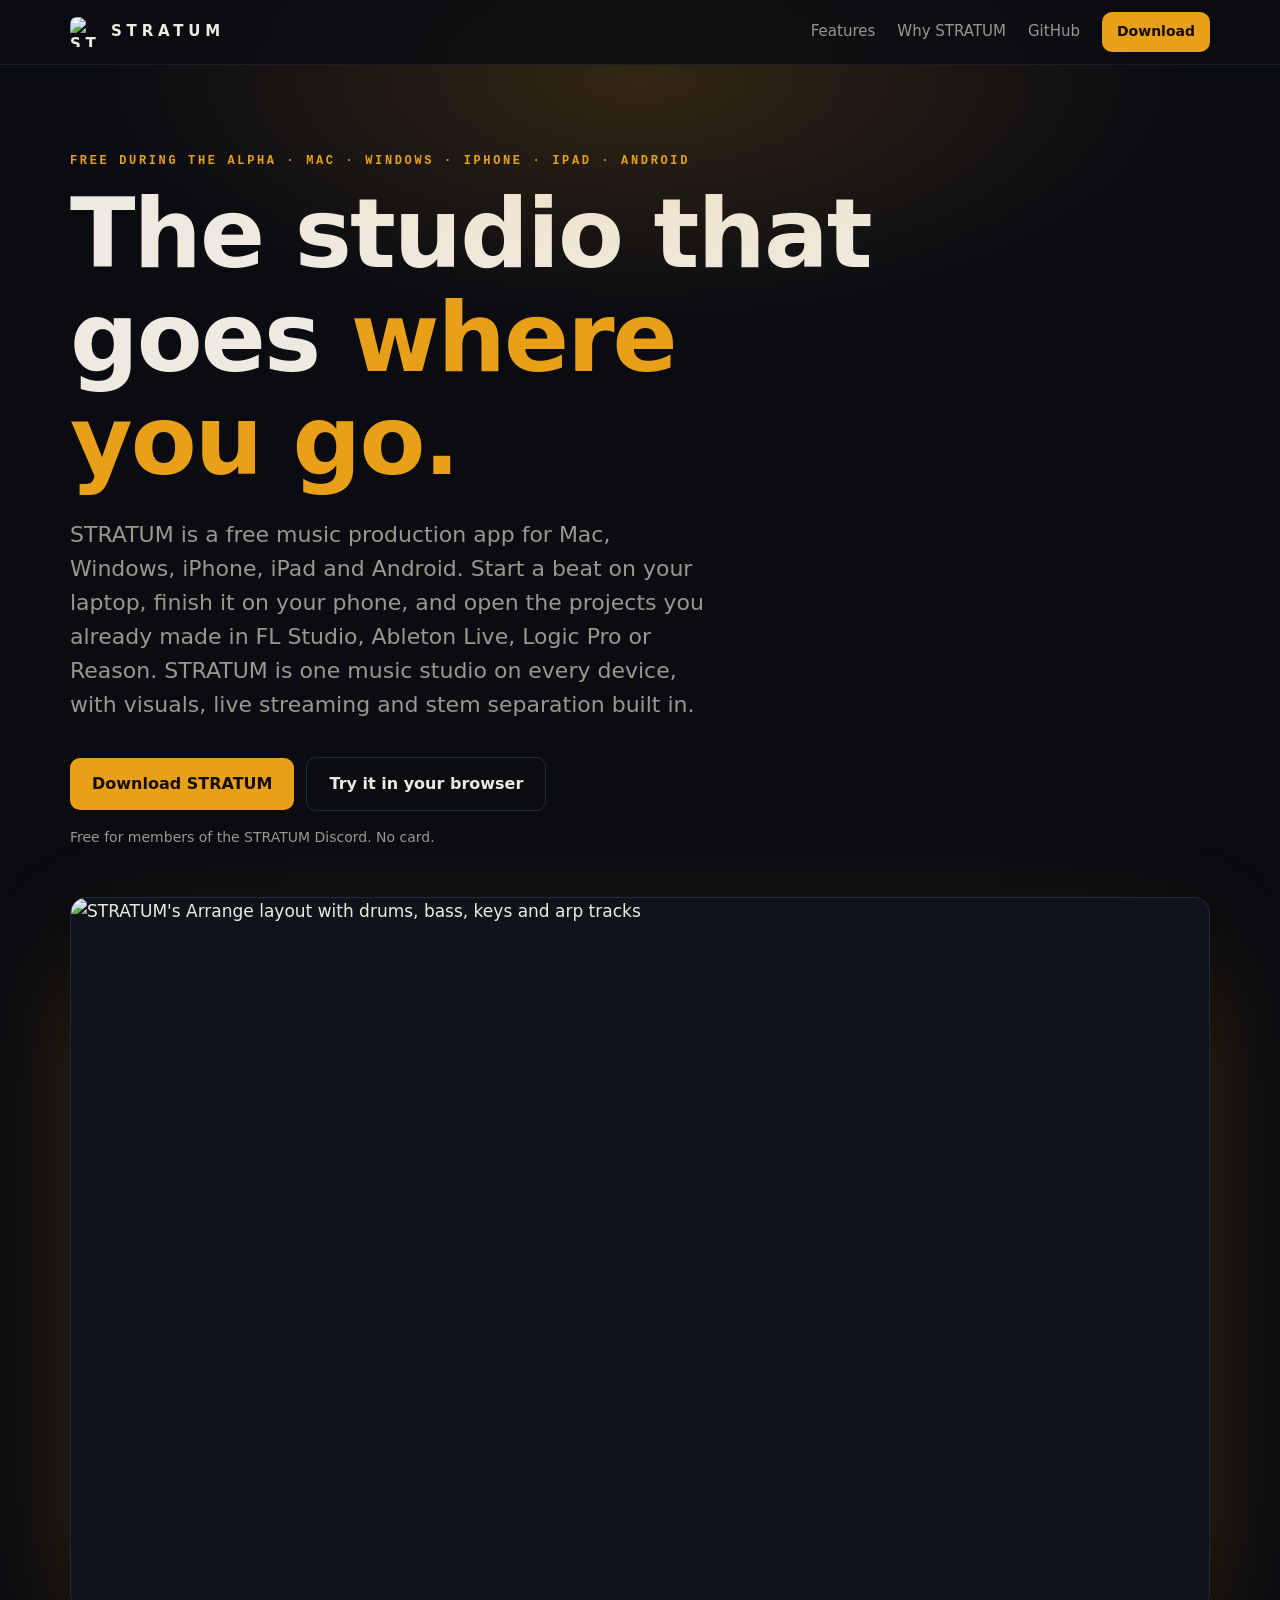
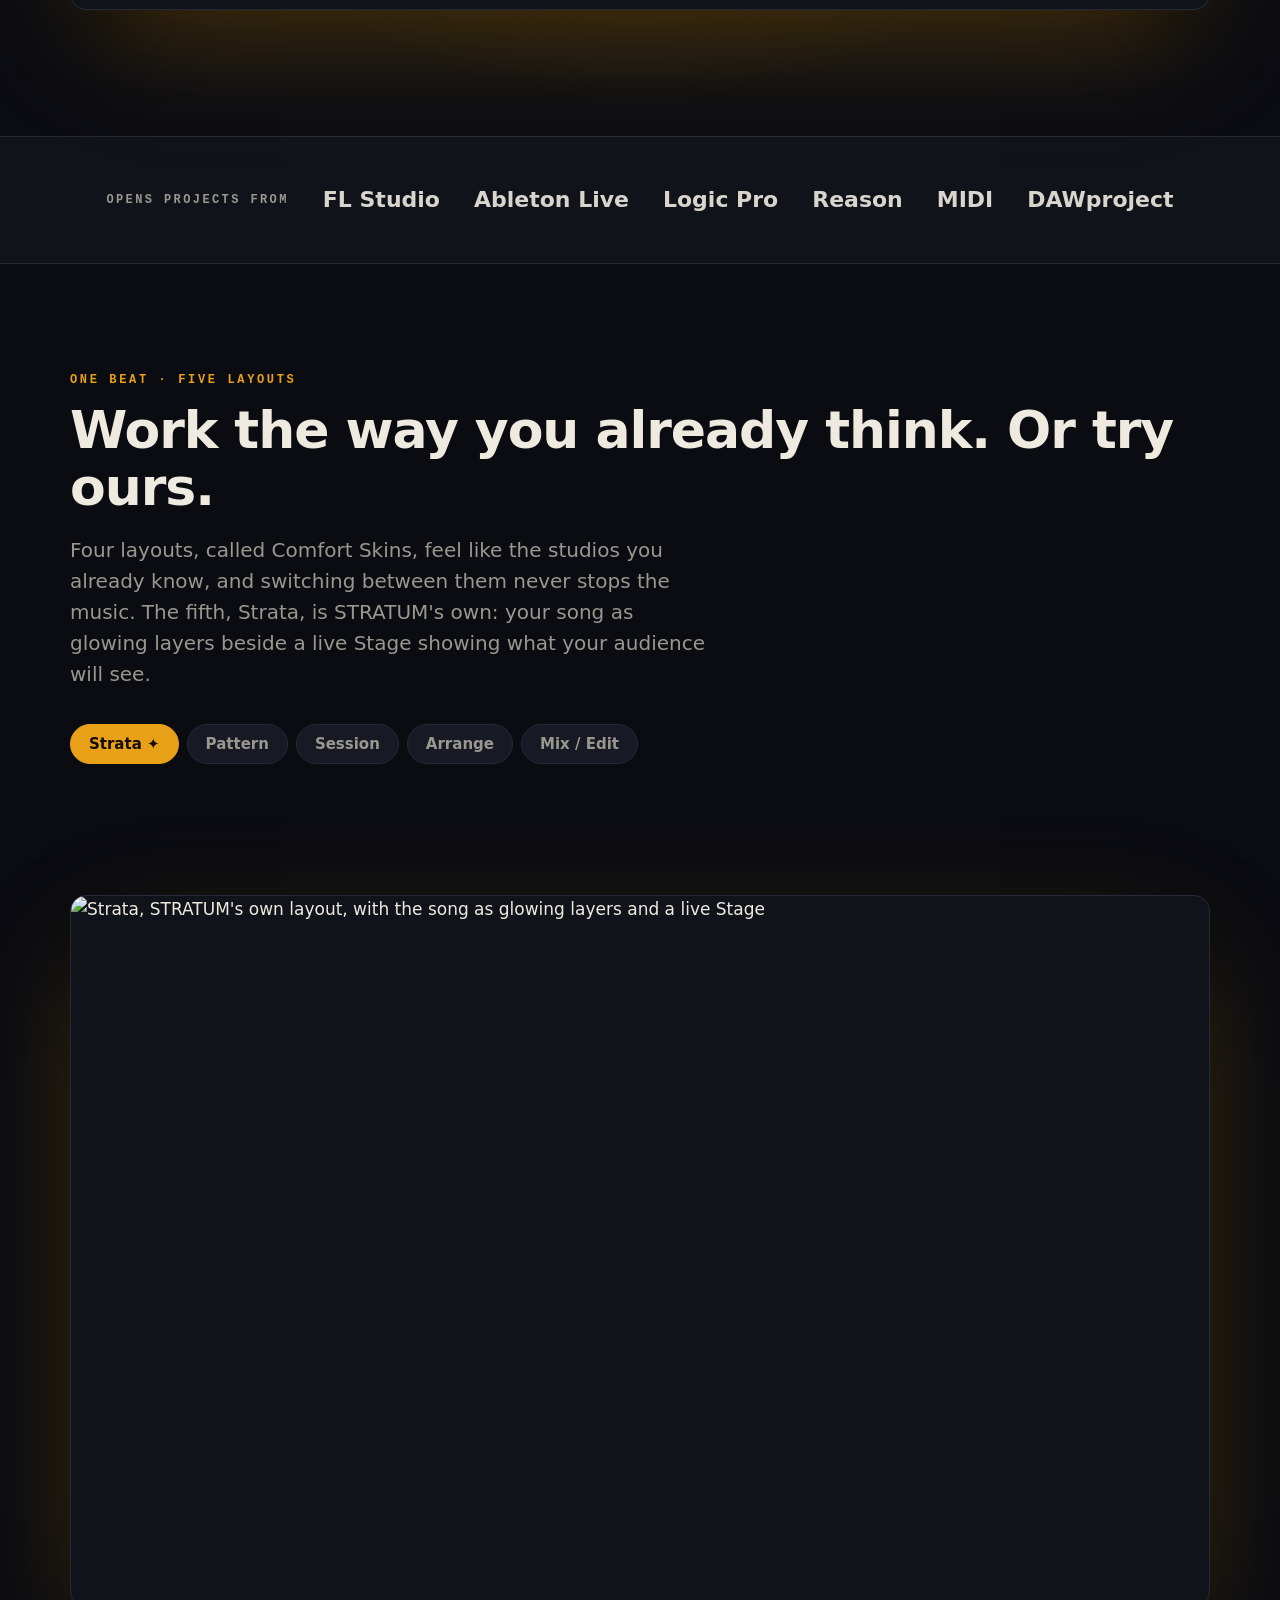
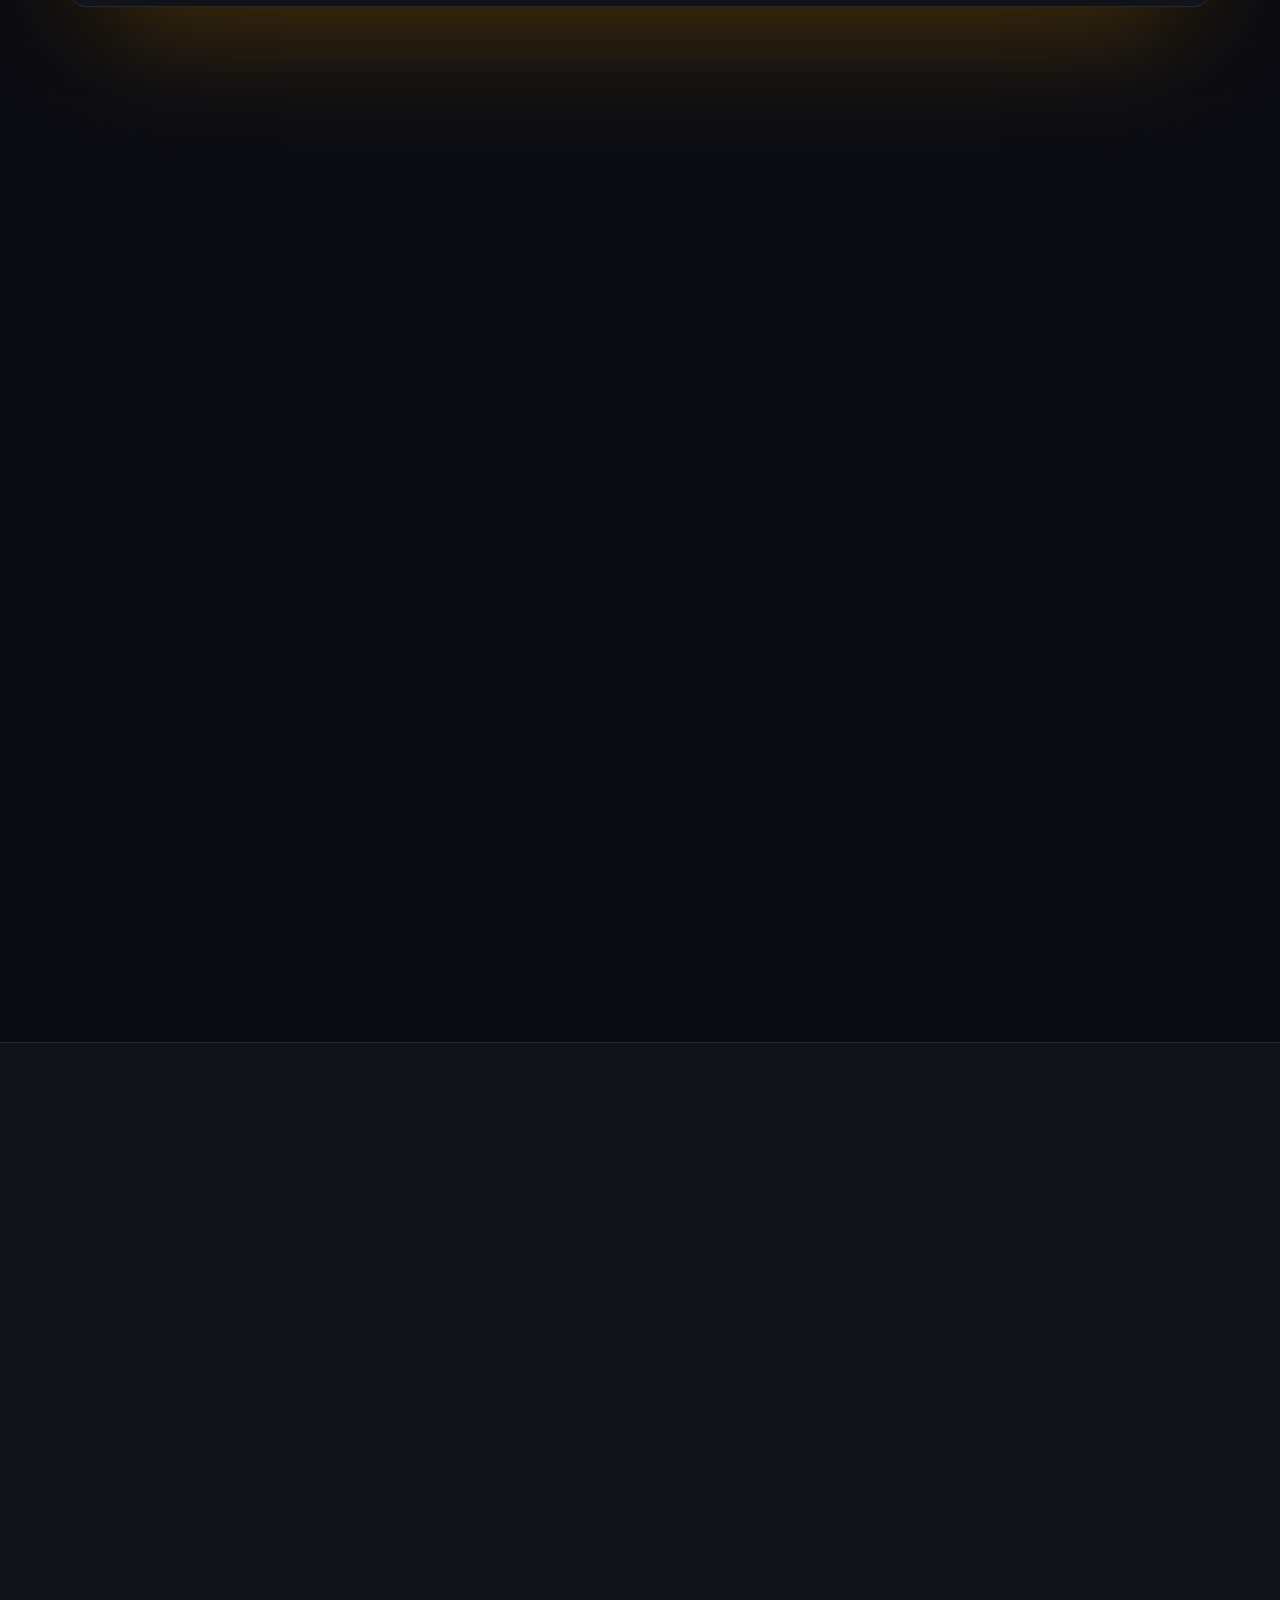
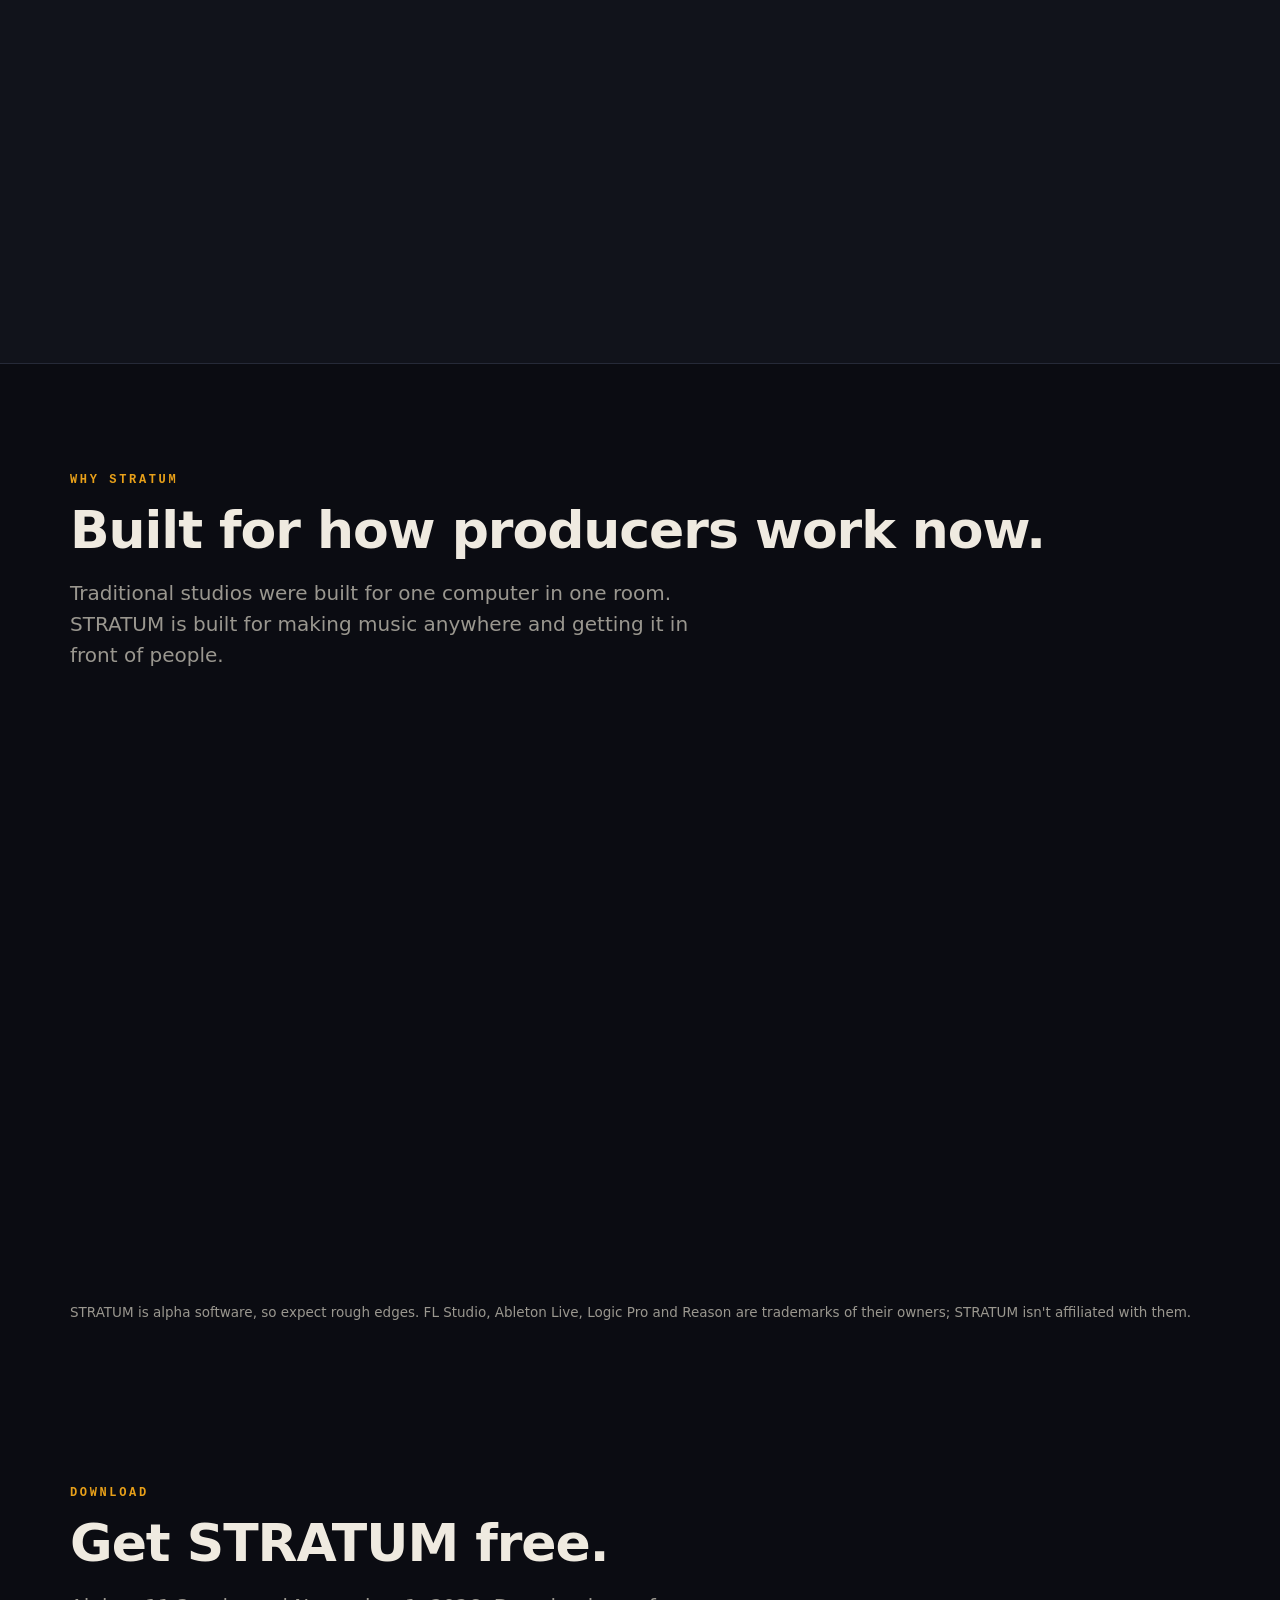
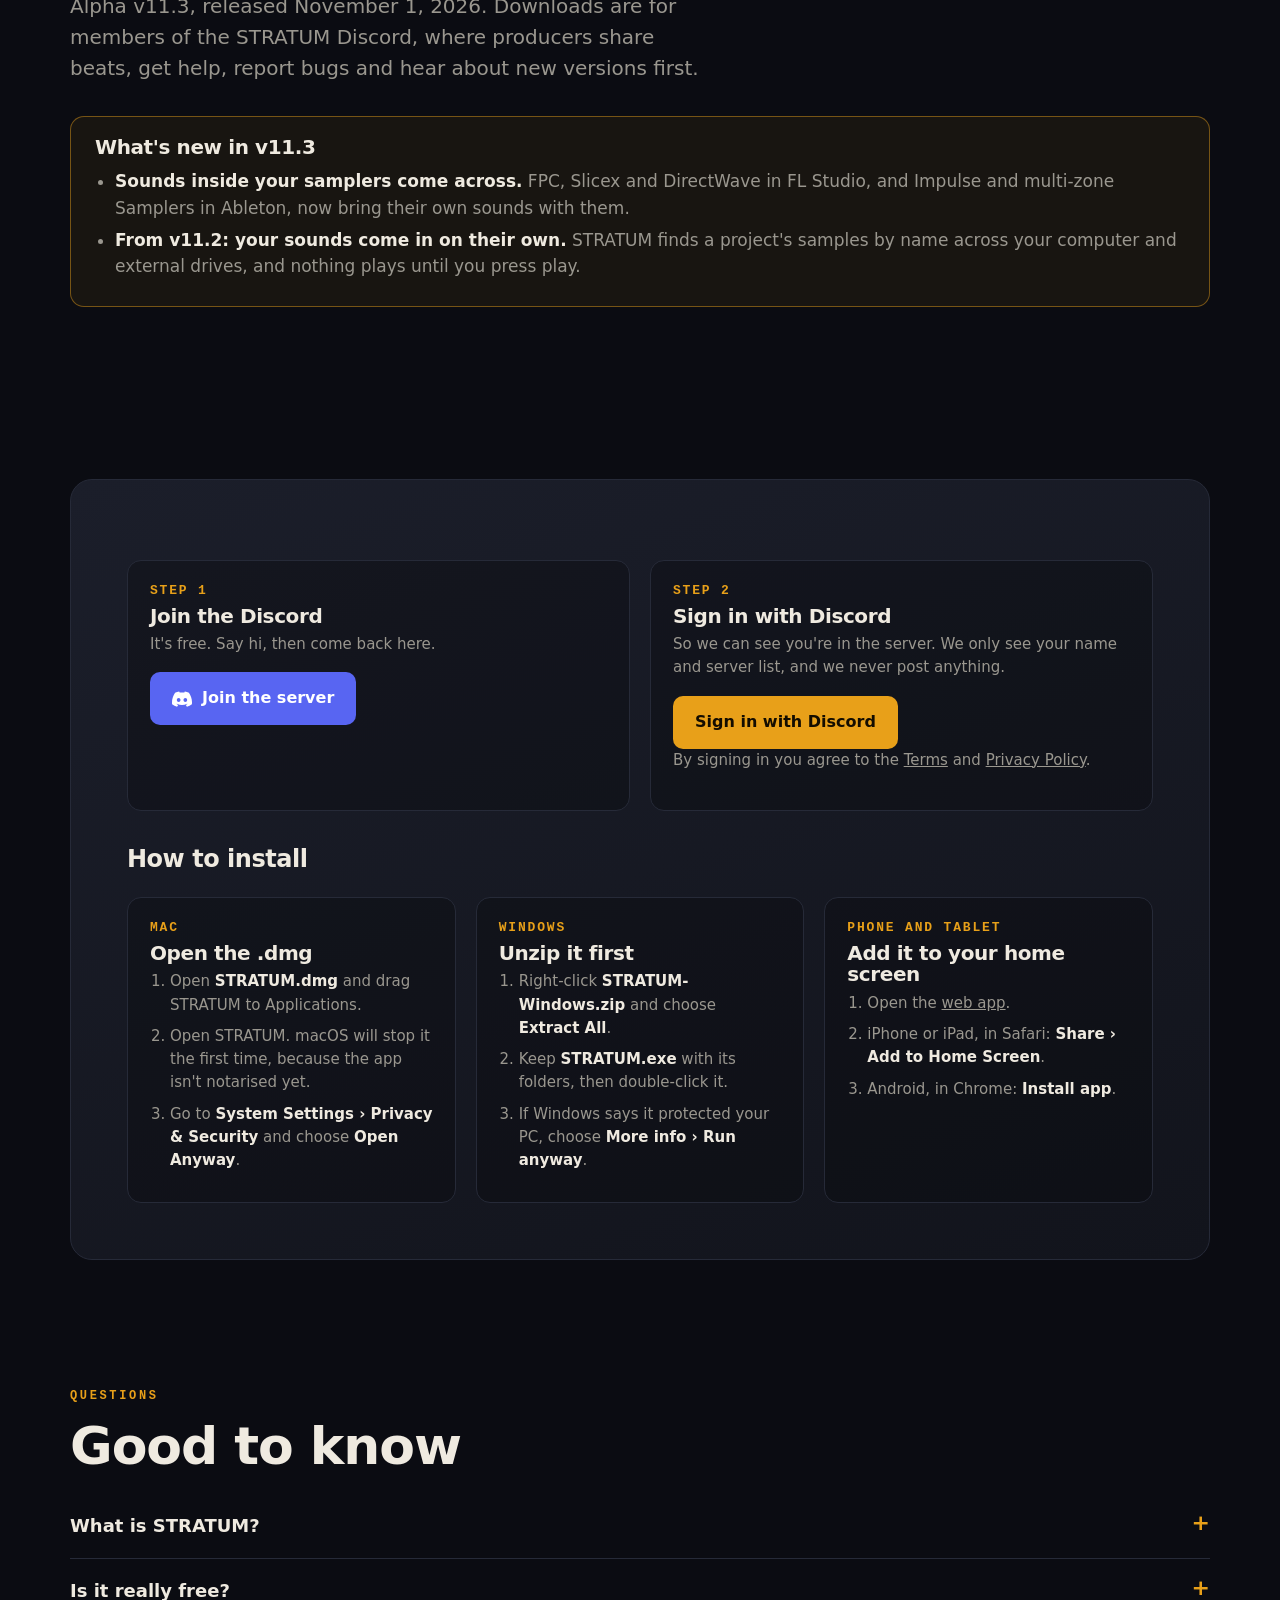
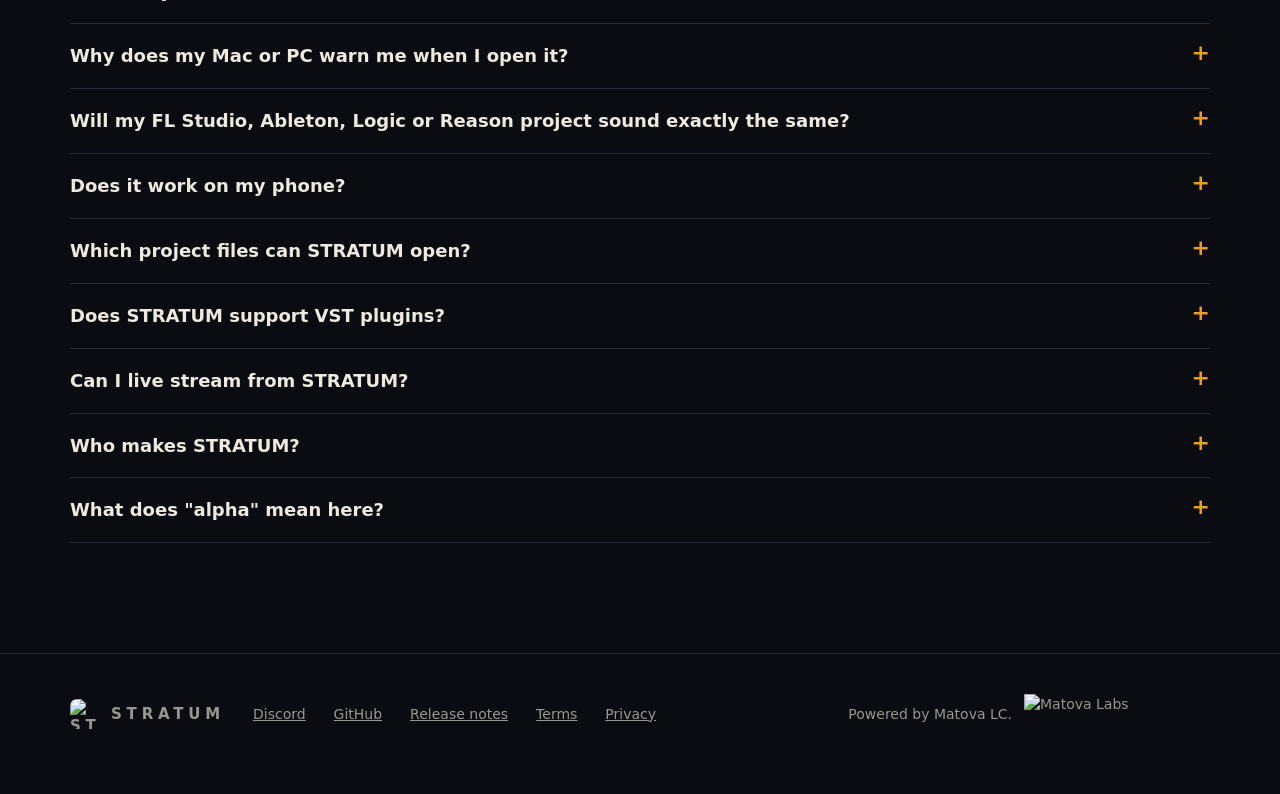
==== commit 8ca72f6f: "Download site: Alpha v11.3 Co-Authored-By: Claude Opus 5.5 <noreply@anthropic.com>" ====
--- a/download-site/public/index.html
+++ b/download-site/public/index.html
@@ -194,7 +194,7 @@
 .reveal.in { opacity:1; transform:none; }
 @media (prefers-reduced-motion: reduce) { .reveal { opacity:1; transform:none; transition:none; } }
 </style>
-<script type="application/ld+json">{"@context":"https://schema.org","@graph":[{"@type":"Organization","@id":"https://stratum-studio-pi.vercel.app/#org","name":"Matova LC","alternateName":"Matova Labs","url":"https://matovagroup.com","logo":"https://stratum-studio-pi.vercel.app/img/matova-labs.png"},{"@type":"WebSite","@id":"https://stratum-studio-pi.vercel.app/#site","url":"https://stratum-studio-pi.vercel.app/","name":"STRATUM","publisher":{"@id":"https://stratum-studio-pi.vercel.app/#org"}},{"@type":"SoftwareApplication","@id":"https://stratum-studio-pi.vercel.app/#app","name":"STRATUM","url":"https://stratum-studio-pi.vercel.app/","applicationCategory":"MultimediaApplication","applicationSubCategory":"Digital audio workstation","operatingSystem":"macOS 12 or later, Windows 10 or 11, iOS, iPadOS, Android","softwareVersion":"0.1.0-alpha.11.2","description":"STRATUM is a free music studio for Mac, Windows, iPhone, iPad and Android. Open FL Studio, Ableton, Logic and Reason projects, make videos and stream live.","image":"https://stratum-studio-pi.vercel.app/img/og.jpg","screenshot":"https://stratum-studio-pi.vercel.app/img/arrange.jpg","downloadUrl":"https://stratum-studio-pi.vercel.app/#download","offers":{"@type":"Offer","price":"0","priceCurrency":"USD"},"publisher":{"@id":"https://stratum-studio-pi.vercel.app/#org"},"sameAs":["https://github.com/matovalabs/stratum","https://discord.gg/PtpChEj8Gc"],"featureList":["Opens FL Studio, Ableton Live, Logic Pro and Reason projects","VST3, VST2 and Audio Unit plugins","AI stem separation","Audio-reactive visuals and 1080p share videos","Live streaming to Twitch, YouTube, Instagram and TikTok"]},{"@type":"FAQPage","@id":"https://stratum-studio-pi.vercel.app/#faq","mainEntity":[{"@type":"Question","name":"What is STRATUM?","acceptedAnswer":{"@type":"Answer","text":"STRATUM is a free music production app, also called a digital audio workstation or DAW, for Mac, Windows, iPhone, iPad and Android. You can make beats, record, mix, turn songs into videos and stream live from one app. It is made by Matova LC and is free during the alpha."}},{"@type":"Question","name":"Is it really free?","acceptedAnswer":{"@type":"Answer","text":"Yes. STRATUM is free during the alpha for everyone in the Discord. Paid extras may come later."}},{"@type":"Question","name":"Why does my Mac or PC warn me when I open it?","acceptedAnswer":{"@type":"Answer","text":"STRATUM isn't signed with an Apple Developer ID or a Windows code-signing certificate yet, so macOS and Windows show a warning the first time. On a Mac, open it once, then go to System Settings › Privacy & Security and choose Open Anyway. On Windows, choose More info › Run anyway. Signing is on the way."}},{"@type":"Question","name":"Will my FL Studio, Ableton, Logic or Reason project sound exactly the same?","acceptedAnswer":{"@type":"Answer","text":"Tracks, notes, tempo, arrangement, audio and your own samples come across. Each studio's own built-in instruments and effects can't be copied, so those parts play on STRATUM's sounds, or on the same plugin if you have it installed. Bouncing a track to audio before you export always brings it across exactly."}},{"@type":"Question","name":"Does it work on my phone?","acceptedAnswer":{"@type":"Answer","text":"Yes. Open the web version on an iPhone, iPad or Android device and add it to your home screen. It runs full screen and works offline. Plugins, stem separation and live streaming are on the Mac and Windows versions."}},{"@type":"Question","name":"Which project files can STRATUM open?","acceptedAnswer":{"@type":"Answer","text":"STRATUM opens FL Studio, Ableton Live, Logic Pro and Reason projects, plus MIDI and DAWproject files."}},{"@type":"Question","name":"Does STRATUM support VST plugins?","acceptedAnswer":{"@type":"Answer","text":"Yes. STRATUM runs VST3 and VST2 plugins on Mac and Windows, and Audio Units on Mac."}},{"@type":"Question","name":"Can I live stream from STRATUM?","acceptedAnswer":{"@type":"Answer","text":"Yes. The Mac and Windows apps stream straight to Twitch, YouTube, Instagram or TikTok."}},{"@type":"Question","name":"Who makes STRATUM?","acceptedAnswer":{"@type":"Answer","text":"STRATUM is made by Matova LC. Join the community on Discord to get help, report bugs and hear about new versions first."}},{"@type":"Question","name":"What does \"alpha\" mean here?","acceptedAnswer":{"@type":"Answer","text":"STRATUM is new and changing every week. Expect bugs, and tell us about them in the Discord. Every release lists what was tested and what wasn't."}}]}]}</script>
+<script type="application/ld+json">{"@context":"https://schema.org","@graph":[{"@type":"Organization","@id":"https://stratum-studio-pi.vercel.app/#org","name":"Matova LC","alternateName":"Matova Labs","url":"https://matovagroup.com","logo":"https://stratum-studio-pi.vercel.app/img/matova-labs.png"},{"@type":"WebSite","@id":"https://stratum-studio-pi.vercel.app/#site","url":"https://stratum-studio-pi.vercel.app/","name":"STRATUM","publisher":{"@id":"https://stratum-studio-pi.vercel.app/#org"}},{"@type":"SoftwareApplication","@id":"https://stratum-studio-pi.vercel.app/#app","name":"STRATUM","url":"https://stratum-studio-pi.vercel.app/","applicationCategory":"MultimediaApplication","applicationSubCategory":"Digital audio workstation","operatingSystem":"macOS 12 or later, Windows 10 or 11, iOS, iPadOS, Android","softwareVersion":"0.1.0-alpha.11.3","description":"STRATUM is a free music studio for Mac, Windows, iPhone, iPad and Android. Open FL Studio, Ableton, Logic and Reason projects, make videos and stream live.","image":"https://stratum-studio-pi.vercel.app/img/og.jpg","screenshot":"https://stratum-studio-pi.vercel.app/img/arrange.jpg","downloadUrl":"https://stratum-studio-pi.vercel.app/#download","offers":{"@type":"Offer","price":"0","priceCurrency":"USD"},"publisher":{"@id":"https://stratum-studio-pi.vercel.app/#org"},"sameAs":["https://github.com/matovalabs/stratum","https://discord.gg/PtpChEj8Gc"],"featureList":["Opens FL Studio, Ableton Live, Logic Pro and Reason projects","VST3, VST2 and Audio Unit plugins","AI stem separation","Audio-reactive visuals and 1080p share videos","Live streaming to Twitch, YouTube, Instagram and TikTok"]},{"@type":"FAQPage","@id":"https://stratum-studio-pi.vercel.app/#faq","mainEntity":[{"@type":"Question","name":"What is STRATUM?","acceptedAnswer":{"@type":"Answer","text":"STRATUM is a free music production app, also called a digital audio workstation or DAW, for Mac, Windows, iPhone, iPad and Android. You can make beats, record, mix, turn songs into videos and stream live from one app. It is made by Matova LC and is free during the alpha."}},{"@type":"Question","name":"Is it really free?","acceptedAnswer":{"@type":"Answer","text":"Yes. STRATUM is free during the alpha for everyone in the Discord. Paid extras may come later."}},{"@type":"Question","name":"Why does my Mac or PC warn me when I open it?","acceptedAnswer":{"@type":"Answer","text":"STRATUM isn't signed with an Apple Developer ID or a Windows code-signing certificate yet, so macOS and Windows show a warning the first time. On a Mac, open it once, then go to System Settings › Privacy & Security and choose Open Anyway. On Windows, choose More info › Run anyway. Signing is on the way."}},{"@type":"Question","name":"Will my FL Studio, Ableton, Logic or Reason project sound exactly the same?","acceptedAnswer":{"@type":"Answer","text":"Tracks, notes, tempo, arrangement, audio and your own samples come across. Each studio's own built-in instruments and effects can't be copied, so those parts play on STRATUM's sounds, or on the same plugin if you have it installed. Bouncing a track to audio before you export always brings it across exactly."}},{"@type":"Question","name":"Does it work on my phone?","acceptedAnswer":{"@type":"Answer","text":"Yes. Open the web version on an iPhone, iPad or Android device and add it to your home screen. It runs full screen and works offline. Plugins, stem separation and live streaming are on the Mac and Windows versions."}},{"@type":"Question","name":"Which project files can STRATUM open?","acceptedAnswer":{"@type":"Answer","text":"STRATUM opens FL Studio, Ableton Live, Logic Pro and Reason projects, plus MIDI and DAWproject files."}},{"@type":"Question","name":"Does STRATUM support VST plugins?","acceptedAnswer":{"@type":"Answer","text":"Yes. STRATUM runs VST3 and VST2 plugins on Mac and Windows, and Audio Units on Mac."}},{"@type":"Question","name":"Can I live stream from STRATUM?","acceptedAnswer":{"@type":"Answer","text":"Yes. The Mac and Windows apps stream straight to Twitch, YouTube, Instagram or TikTok."}},{"@type":"Question","name":"Who makes STRATUM?","acceptedAnswer":{"@type":"Answer","text":"STRATUM is made by Matova LC. Join the community on Discord to get help, report bugs and hear about new versions first."}},{"@type":"Question","name":"What does \"alpha\" mean here?","acceptedAnswer":{"@type":"Answer","text":"STRATUM is new and changing every week. Expect bugs, and tell us about them in the Discord. Every release lists what was tested and what wasn't."}}]}]}</script>
 </head>
 <body>
 <nav>
@@ -275,8 +275,8 @@
       <h2>Your sessions aren't stuck where you made them.</h2>
       <p class="lead" style="margin-top:20px">Open a project from another studio and STRATUM rebuilds it: tracks, notes, tempo, arrangement, audio clips and your own samples.</p>
       <ul class="ticks">
-        <li><b>FL Studio</b> patterns, playlist, volume and pan automation, and the samples your project points to.</li>
-        <li><b>Ableton Live</b> sets with clips, scenes, the arrangement, Simpler sounds and slices, Drum Rack pads, audio clips and effects.</li>
+        <li><b>FL Studio</b> patterns, playlist, volume and pan automation, the samples your project points to, and the sounds in FPC, Slicex and DirectWave.</li>
+        <li><b>Ableton Live</b> sets with clips, scenes, the arrangement, Simpler sounds and slices, Drum Rack pads, Impulse kits, multi-zone Samplers, audio clips and effects.</li>
         <li><b>Logic Pro</b> projects, with matching plugins loaded where they're installed.</li>
         <li><b>Reason</b> songs, with your own samples back on the right Kong and Redrum pads.</li>
         <li><b>Your samples</b> are found by name across your computer and external drives, so a project opens with its sounds.</li>
@@ -314,13 +314,12 @@
   <div class="wrap">
     <div class="eyebrow">Download</div>
     <h2>Get STRATUM free.</h2>
-    <p class="lead" style="margin-top:20px">Alpha v11.2, released November 1, 2026. Downloads are for members of the STRATUM Discord, where producers share beats, get help, report bugs and hear about new versions first.</p>
+    <p class="lead" style="margin-top:20px">Alpha v11.3, released November 1, 2026. Downloads are for members of the STRATUM Discord, where producers share beats, get help, report bugs and hear about new versions first.</p>
     <div class="news">
-      <h3>What's new in v11.2</h3>
+      <h3>What's new in v11.3</h3>
       <ul>
-        <li><b>Your sounds come in on their own.</b> Open an FL Studio, Ableton or Reason project and STRATUM finds its samples by name on your Desktop, in Documents, Downloads, Music, Splice and on external drives, even after a kit has moved.</li>
-        <li><b>In the browser, open a project and its sounds together,</b> or a whole folder, and each sound goes where it belongs. Missing samples can take your whole samples folder at once.</li>
-        <li><b>Imported songs are ready to play.</b> Reason songs no longer sit silent on an empty loop, and nothing starts playing until you press play.</li>
+        <li><b>Sounds inside your samplers come across.</b> FPC, Slicex and DirectWave in FL Studio, and Impulse and multi-zone Samplers in Ableton, now bring their own sounds with them.</li>
+        <li><b>From v11.2: your sounds come in on their own.</b> STRATUM finds a project's samples by name across your computer and external drives, and nothing plays until you press play.</li>
       </ul>
     </div>
     <div class="bars chord" id="chord" aria-hidden="true"></div>
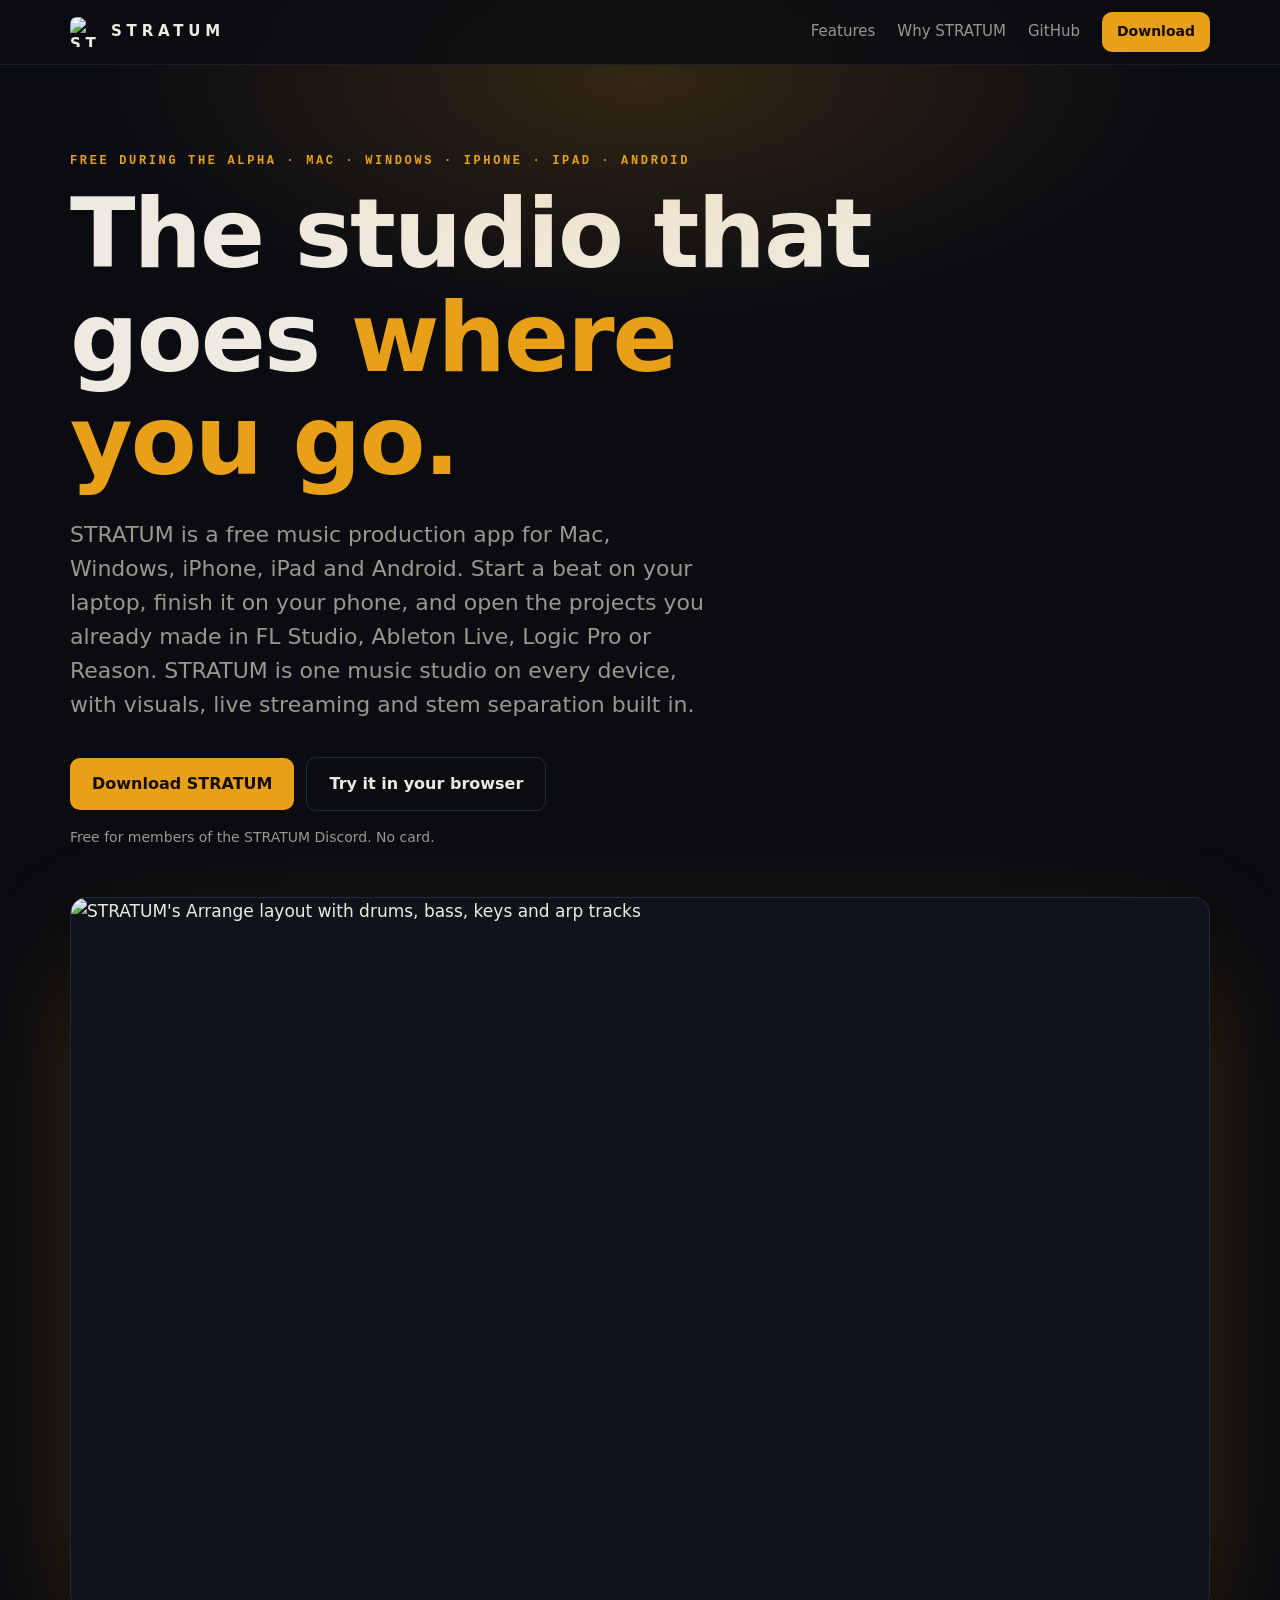
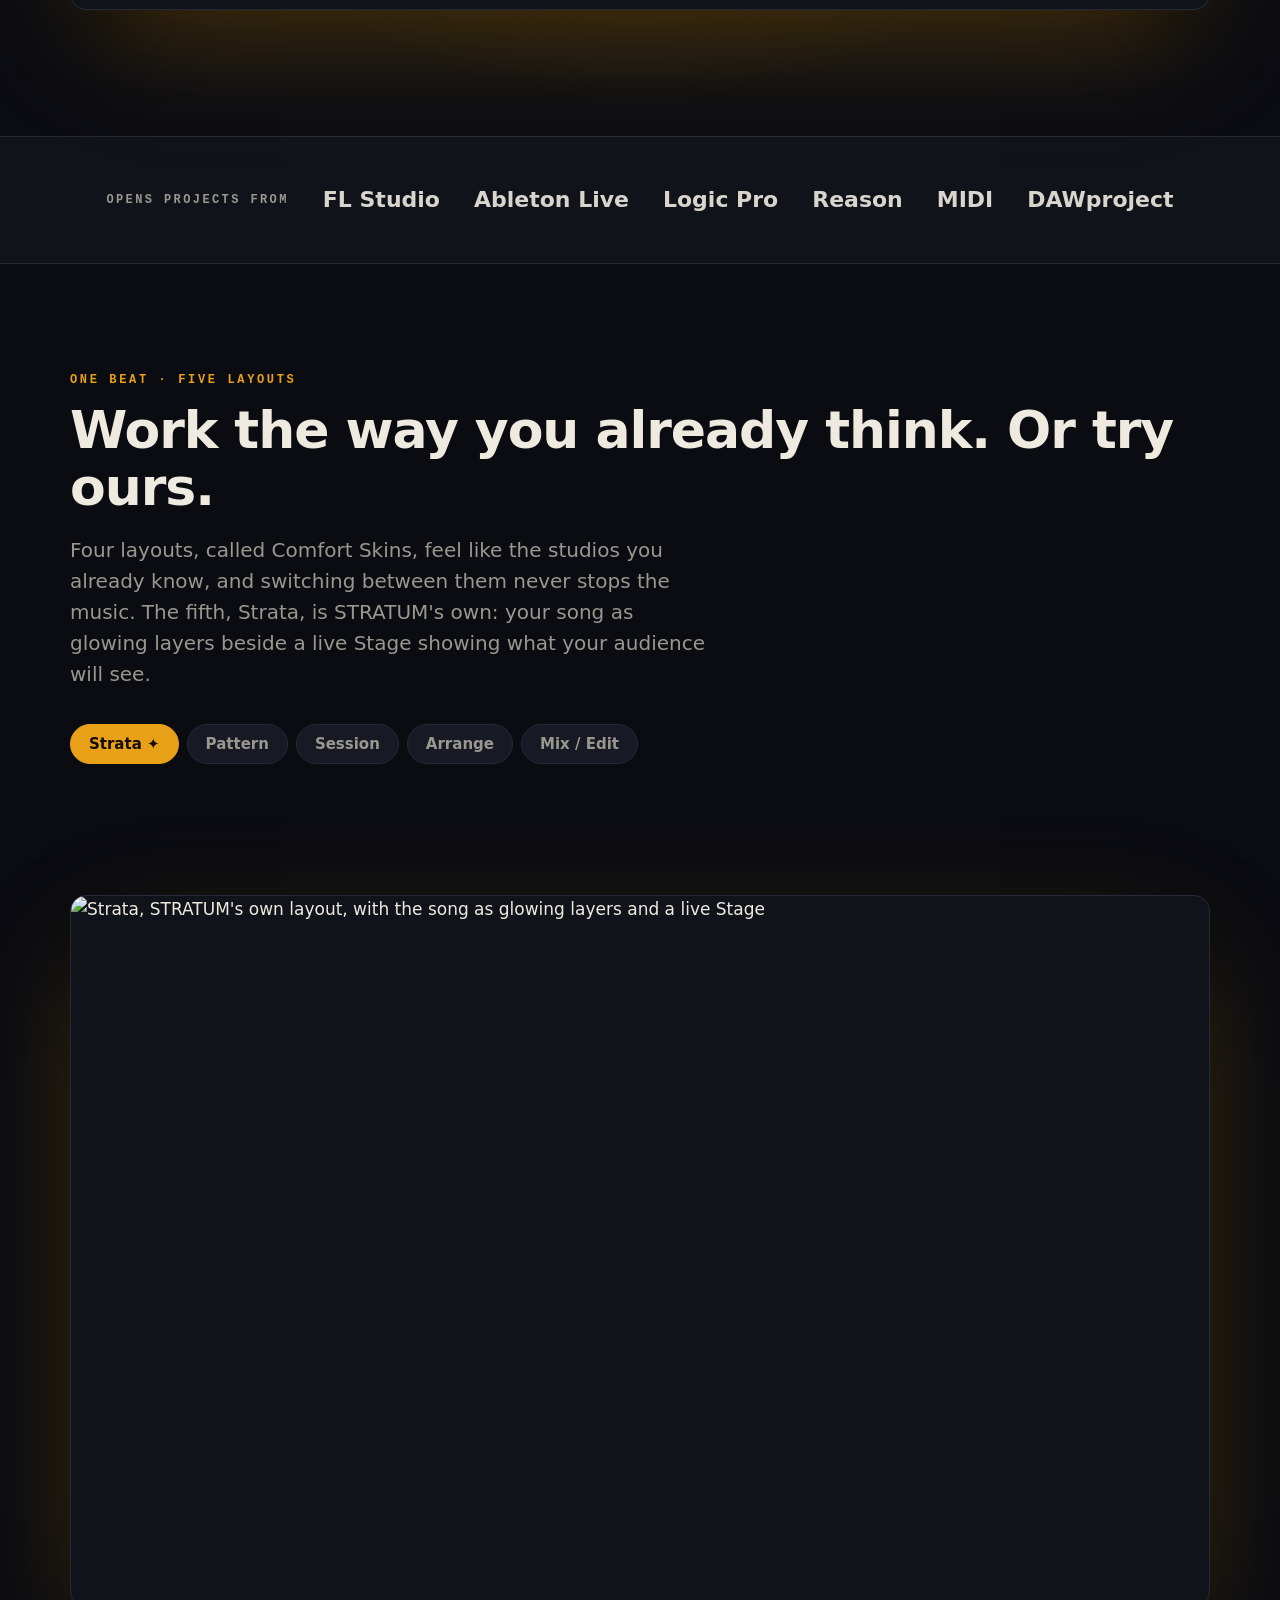
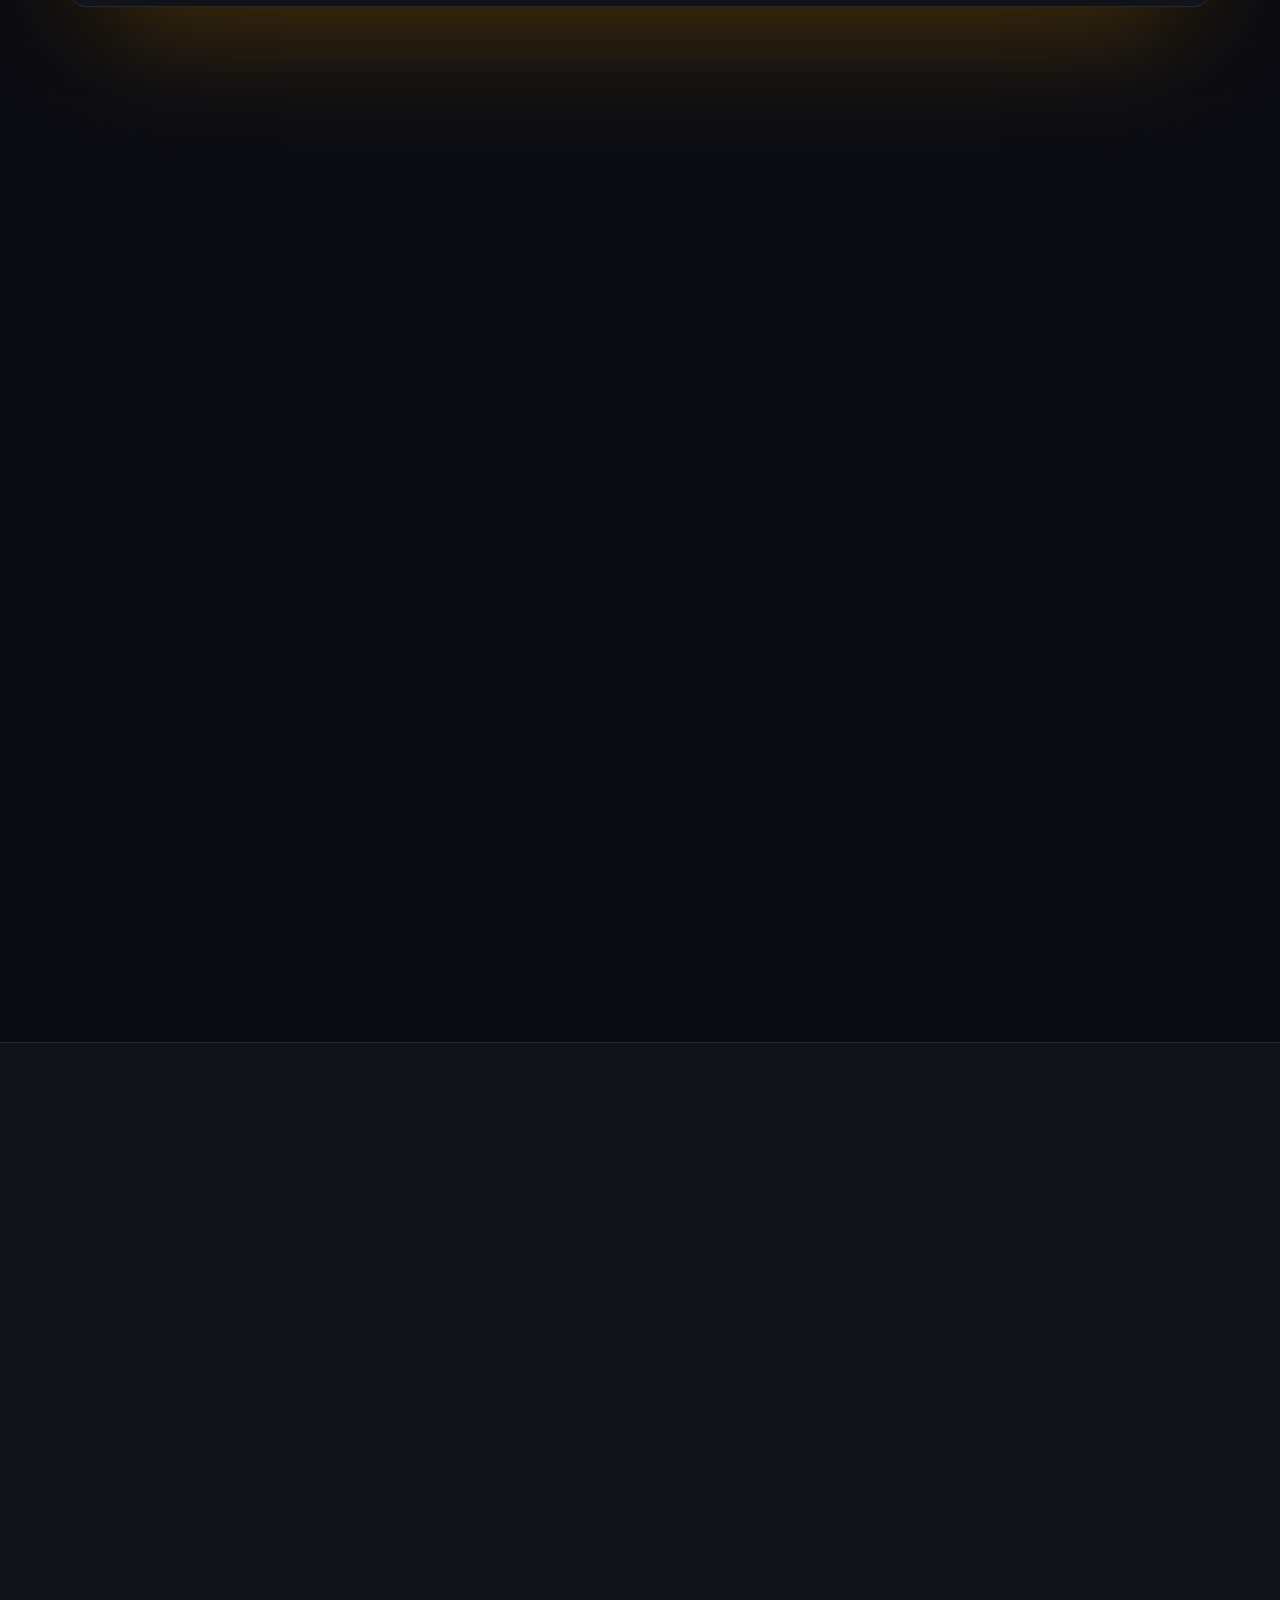
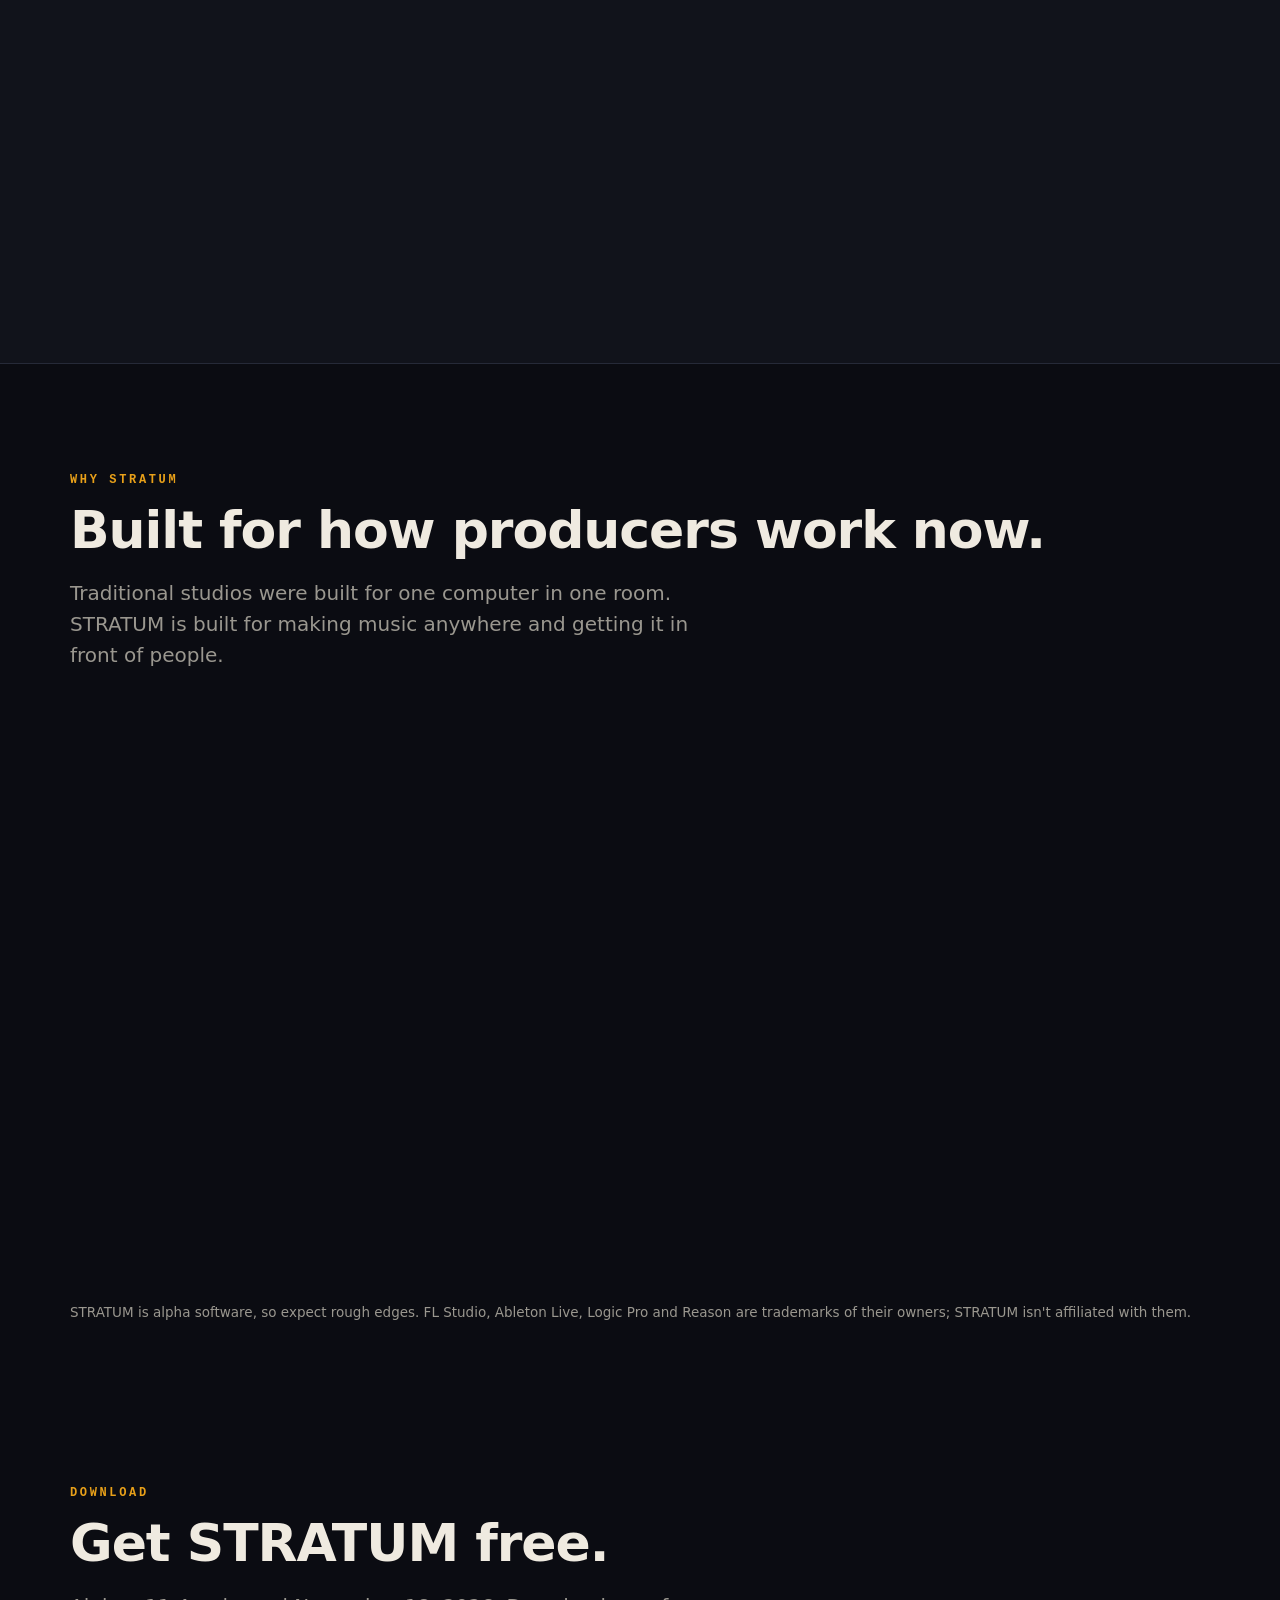
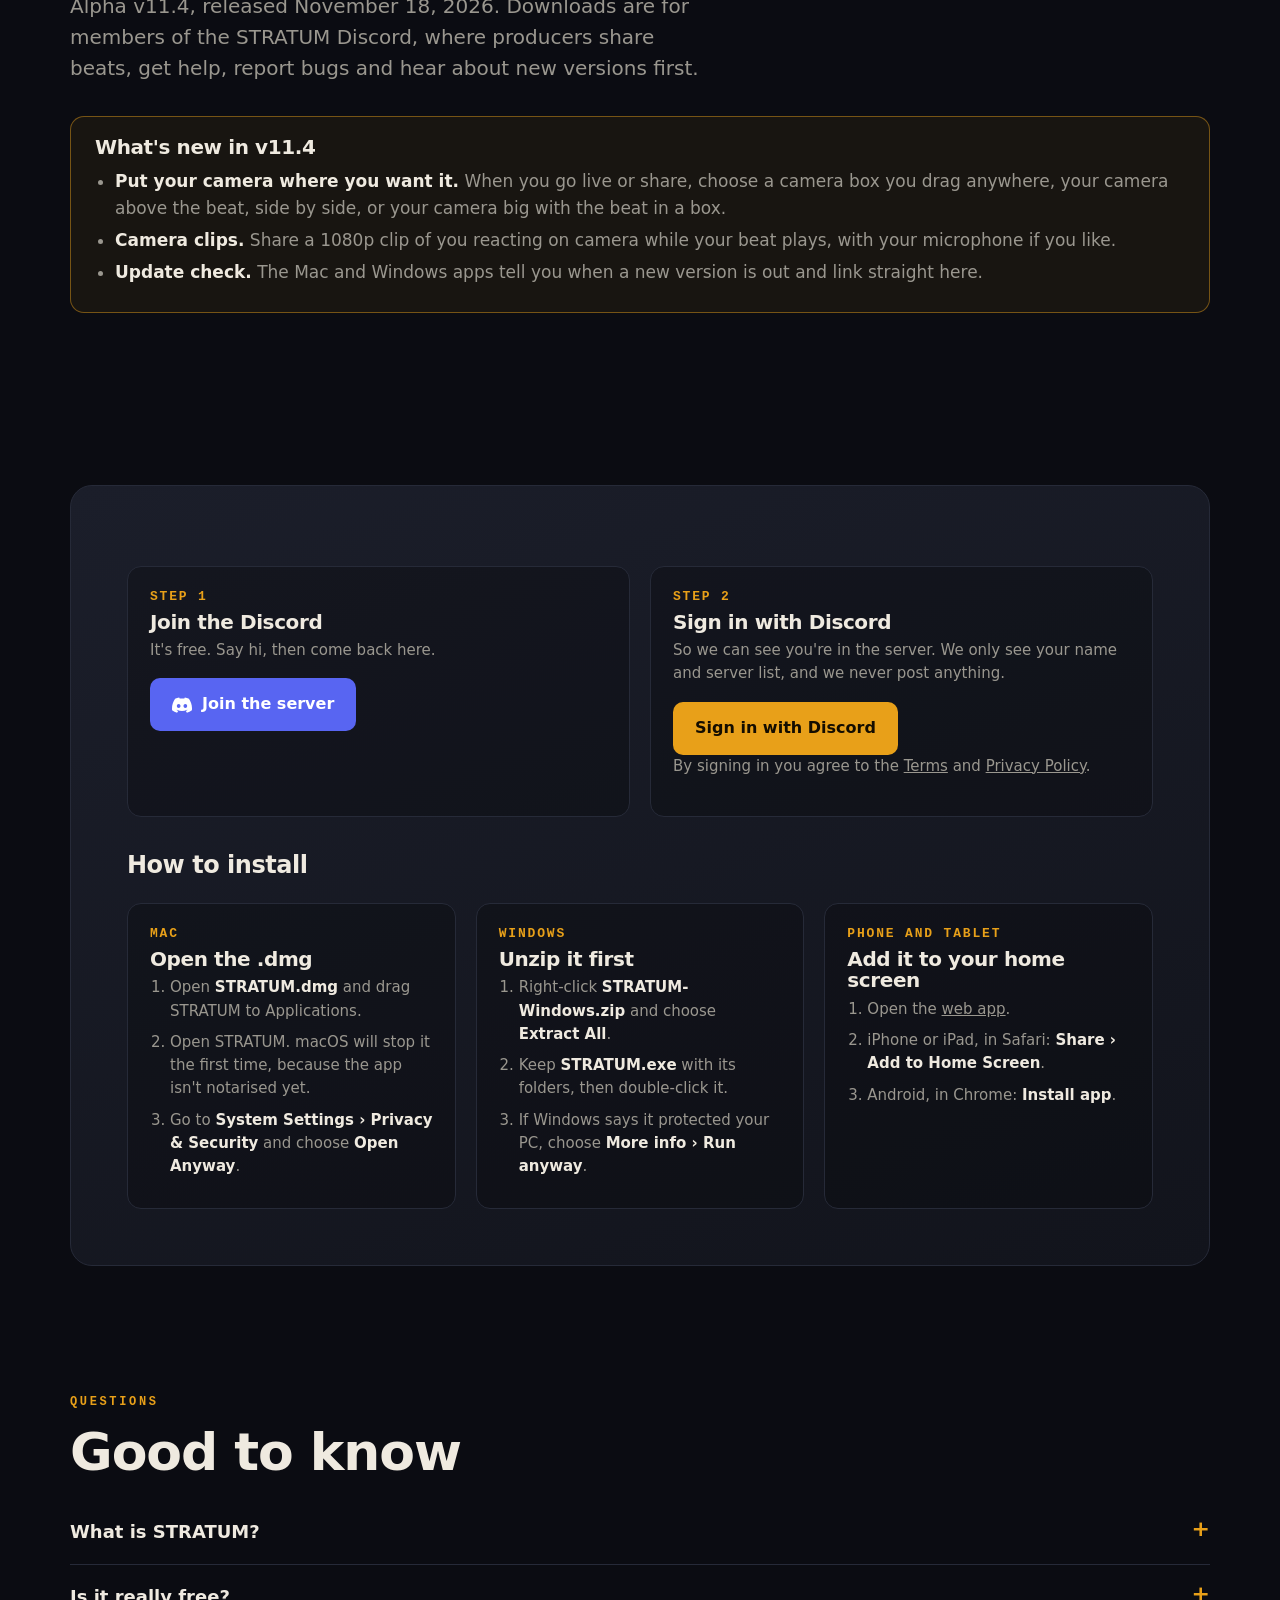
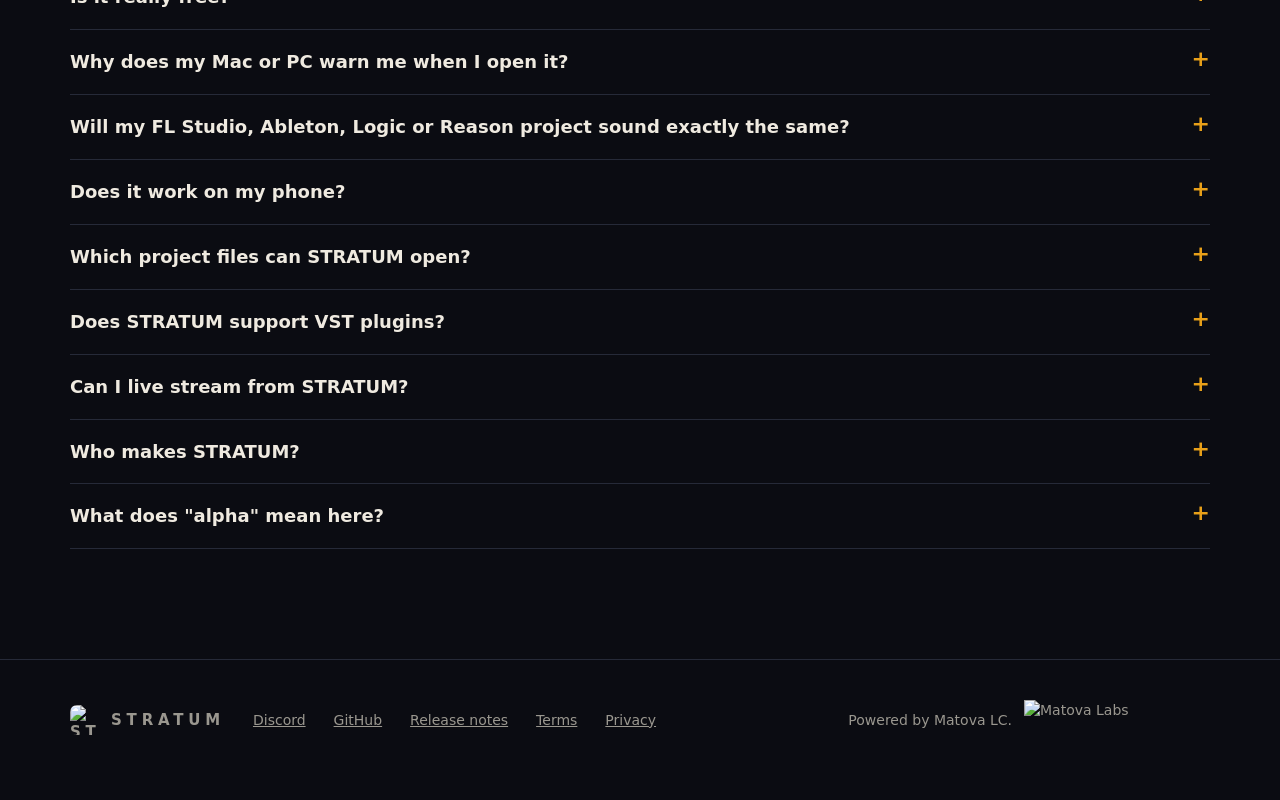
==== commit e42a54bb: "Download site: Alpha v11.4 Co-Authored-By: Claude Opus 5.5 <noreply@anthropic.com>" ====
--- a/download-site/public/index.html
+++ b/download-site/public/index.html
@@ -194,7 +194,7 @@
 .reveal.in { opacity:1; transform:none; }
 @media (prefers-reduced-motion: reduce) { .reveal { opacity:1; transform:none; transition:none; } }
 </style>
-<script type="application/ld+json">{"@context":"https://schema.org","@graph":[{"@type":"Organization","@id":"https://stratum-studio-pi.vercel.app/#org","name":"Matova LC","alternateName":"Matova Labs","url":"https://matovagroup.com","logo":"https://stratum-studio-pi.vercel.app/img/matova-labs.png"},{"@type":"WebSite","@id":"https://stratum-studio-pi.vercel.app/#site","url":"https://stratum-studio-pi.vercel.app/","name":"STRATUM","publisher":{"@id":"https://stratum-studio-pi.vercel.app/#org"}},{"@type":"SoftwareApplication","@id":"https://stratum-studio-pi.vercel.app/#app","name":"STRATUM","url":"https://stratum-studio-pi.vercel.app/","applicationCategory":"MultimediaApplication","applicationSubCategory":"Digital audio workstation","operatingSystem":"macOS 12 or later, Windows 10 or 11, iOS, iPadOS, Android","softwareVersion":"0.1.0-alpha.11.3","description":"STRATUM is a free music studio for Mac, Windows, iPhone, iPad and Android. Open FL Studio, Ableton, Logic and Reason projects, make videos and stream live.","image":"https://stratum-studio-pi.vercel.app/img/og.jpg","screenshot":"https://stratum-studio-pi.vercel.app/img/arrange.jpg","downloadUrl":"https://stratum-studio-pi.vercel.app/#download","offers":{"@type":"Offer","price":"0","priceCurrency":"USD"},"publisher":{"@id":"https://stratum-studio-pi.vercel.app/#org"},"sameAs":["https://github.com/matovalabs/stratum","https://discord.gg/PtpChEj8Gc"],"featureList":["Opens FL Studio, Ableton Live, Logic Pro and Reason projects","VST3, VST2 and Audio Unit plugins","AI stem separation","Audio-reactive visuals and 1080p share videos","Live streaming to Twitch, YouTube, Instagram and TikTok"]},{"@type":"FAQPage","@id":"https://stratum-studio-pi.vercel.app/#faq","mainEntity":[{"@type":"Question","name":"What is STRATUM?","acceptedAnswer":{"@type":"Answer","text":"STRATUM is a free music production app, also called a digital audio workstation or DAW, for Mac, Windows, iPhone, iPad and Android. You can make beats, record, mix, turn songs into videos and stream live from one app. It is made by Matova LC and is free during the alpha."}},{"@type":"Question","name":"Is it really free?","acceptedAnswer":{"@type":"Answer","text":"Yes. STRATUM is free during the alpha for everyone in the Discord. Paid extras may come later."}},{"@type":"Question","name":"Why does my Mac or PC warn me when I open it?","acceptedAnswer":{"@type":"Answer","text":"STRATUM isn't signed with an Apple Developer ID or a Windows code-signing certificate yet, so macOS and Windows show a warning the first time. On a Mac, open it once, then go to System Settings › Privacy & Security and choose Open Anyway. On Windows, choose More info › Run anyway. Signing is on the way."}},{"@type":"Question","name":"Will my FL Studio, Ableton, Logic or Reason project sound exactly the same?","acceptedAnswer":{"@type":"Answer","text":"Tracks, notes, tempo, arrangement, audio and your own samples come across. Each studio's own built-in instruments and effects can't be copied, so those parts play on STRATUM's sounds, or on the same plugin if you have it installed. Bouncing a track to audio before you export always brings it across exactly."}},{"@type":"Question","name":"Does it work on my phone?","acceptedAnswer":{"@type":"Answer","text":"Yes. Open the web version on an iPhone, iPad or Android device and add it to your home screen. It runs full screen and works offline. Plugins, stem separation and live streaming are on the Mac and Windows versions."}},{"@type":"Question","name":"Which project files can STRATUM open?","acceptedAnswer":{"@type":"Answer","text":"STRATUM opens FL Studio, Ableton Live, Logic Pro and Reason projects, plus MIDI and DAWproject files."}},{"@type":"Question","name":"Does STRATUM support VST plugins?","acceptedAnswer":{"@type":"Answer","text":"Yes. STRATUM runs VST3 and VST2 plugins on Mac and Windows, and Audio Units on Mac."}},{"@type":"Question","name":"Can I live stream from STRATUM?","acceptedAnswer":{"@type":"Answer","text":"Yes. The Mac and Windows apps stream straight to Twitch, YouTube, Instagram or TikTok."}},{"@type":"Question","name":"Who makes STRATUM?","acceptedAnswer":{"@type":"Answer","text":"STRATUM is made by Matova LC. Join the community on Discord to get help, report bugs and hear about new versions first."}},{"@type":"Question","name":"What does \"alpha\" mean here?","acceptedAnswer":{"@type":"Answer","text":"STRATUM is new and changing every week. Expect bugs, and tell us about them in the Discord. Every release lists what was tested and what wasn't."}}]}]}</script>
+<script type="application/ld+json">{"@context":"https://schema.org","@graph":[{"@type":"Organization","@id":"https://stratum-studio-pi.vercel.app/#org","name":"Matova LC","alternateName":"Matova Labs","url":"https://matovagroup.com","logo":"https://stratum-studio-pi.vercel.app/img/matova-labs.png"},{"@type":"WebSite","@id":"https://stratum-studio-pi.vercel.app/#site","url":"https://stratum-studio-pi.vercel.app/","name":"STRATUM","publisher":{"@id":"https://stratum-studio-pi.vercel.app/#org"}},{"@type":"SoftwareApplication","@id":"https://stratum-studio-pi.vercel.app/#app","name":"STRATUM","url":"https://stratum-studio-pi.vercel.app/","applicationCategory":"MultimediaApplication","applicationSubCategory":"Digital audio workstation","operatingSystem":"macOS 12 or later, Windows 10 or 11, iOS, iPadOS, Android","softwareVersion":"0.1.0-alpha.11.4","description":"STRATUM is a free music studio for Mac, Windows, iPhone, iPad and Android. Open FL Studio, Ableton, Logic and Reason projects, make videos and stream live.","image":"https://stratum-studio-pi.vercel.app/img/og.jpg","screenshot":"https://stratum-studio-pi.vercel.app/img/arrange.jpg","downloadUrl":"https://stratum-studio-pi.vercel.app/#download","offers":{"@type":"Offer","price":"0","priceCurrency":"USD"},"publisher":{"@id":"https://stratum-studio-pi.vercel.app/#org"},"sameAs":["https://github.com/matovalabs/stratum","https://discord.gg/PtpChEj8Gc"],"featureList":["Opens FL Studio, Ableton Live, Logic Pro and Reason projects","VST3, VST2 and Audio Unit plugins","AI stem separation","Audio-reactive visuals and 1080p share videos","Live streaming to Twitch, YouTube, Instagram and TikTok"]},{"@type":"FAQPage","@id":"https://stratum-studio-pi.vercel.app/#faq","mainEntity":[{"@type":"Question","name":"What is STRATUM?","acceptedAnswer":{"@type":"Answer","text":"STRATUM is a free music production app, also called a digital audio workstation or DAW, for Mac, Windows, iPhone, iPad and Android. You can make beats, record, mix, turn songs into videos and stream live from one app. It is made by Matova LC and is free during the alpha."}},{"@type":"Question","name":"Is it really free?","acceptedAnswer":{"@type":"Answer","text":"Yes. STRATUM is free during the alpha for everyone in the Discord. Paid extras may come later."}},{"@type":"Question","name":"Why does my Mac or PC warn me when I open it?","acceptedAnswer":{"@type":"Answer","text":"STRATUM isn't signed with an Apple Developer ID or a Windows code-signing certificate yet, so macOS and Windows show a warning the first time. On a Mac, open it once, then go to System Settings › Privacy & Security and choose Open Anyway. On Windows, choose More info › Run anyway. Signing is on the way."}},{"@type":"Question","name":"Will my FL Studio, Ableton, Logic or Reason project sound exactly the same?","acceptedAnswer":{"@type":"Answer","text":"Tracks, notes, tempo, arrangement, audio and your own samples come across. Each studio's own built-in instruments and effects can't be copied, so those parts play on STRATUM's sounds, or on the same plugin if you have it installed. Bouncing a track to audio before you export always brings it across exactly."}},{"@type":"Question","name":"Does it work on my phone?","acceptedAnswer":{"@type":"Answer","text":"Yes. Open the web version on an iPhone, iPad or Android device and add it to your home screen. It runs full screen and works offline. Plugins, stem separation and live streaming are on the Mac and Windows versions."}},{"@type":"Question","name":"Which project files can STRATUM open?","acceptedAnswer":{"@type":"Answer","text":"STRATUM opens FL Studio, Ableton Live, Logic Pro and Reason projects, plus MIDI and DAWproject files."}},{"@type":"Question","name":"Does STRATUM support VST plugins?","acceptedAnswer":{"@type":"Answer","text":"Yes. STRATUM runs VST3 and VST2 plugins on Mac and Windows, and Audio Units on Mac."}},{"@type":"Question","name":"Can I live stream from STRATUM?","acceptedAnswer":{"@type":"Answer","text":"Yes. The Mac and Windows apps stream straight to Twitch, YouTube, Instagram or TikTok."}},{"@type":"Question","name":"Who makes STRATUM?","acceptedAnswer":{"@type":"Answer","text":"STRATUM is made by Matova LC. Join the community on Discord to get help, report bugs and hear about new versions first."}},{"@type":"Question","name":"What does \"alpha\" mean here?","acceptedAnswer":{"@type":"Answer","text":"STRATUM is new and changing every week. Expect bugs, and tell us about them in the Discord. Every release lists what was tested and what wasn't."}}]}]}</script>
 </head>
 <body>
 <nav>
@@ -259,7 +259,7 @@
         <img loading="lazy" decoding="async" src="img/visuals.jpg" alt="STRATUM Visuals, an audio-reactive pattern" loading="lazy">
       </div>
       <div class="card reveal"><div class="ic">▶</div><h3>Share a 1080p video in one click</h3><p>Branded vertical videos for TikTok, Reels and Shorts, drawn frame by frame at full 1080×1920 with clean sound. On a Mac they take about a third of the song's length to make.</p></div>
-      <div class="card reveal"><div class="ic">●</div><h3>Go live from the studio</h3><p>Stream to Twitch, YouTube, Instagram or TikTok straight from STRATUM: your screen or your Visuals, a camera box, and the sound of your session. No OBS needed.</p></div>
+      <div class="card reveal"><div class="ic">●</div><h3>Go live from the studio</h3><p>Stream to Twitch, YouTube, Instagram or TikTok straight from STRATUM: your screen or your Visuals, your camera in the layout you choose, and the sound of your session. No OBS needed.</p></div>
       <div class="card reveal"><div class="ic">≋</div><h3>Split any song into stems</h3><p>AI stem separation pulls drums, bass, vocals and everything else apart, right on your computer (Windows, or a Mac with Apple silicon). Sample, flip and remix without leaving the app.</p></div>
       <div class="card reveal"><div class="ic">⧉</div><h3>Your plugins come too</h3><p>VST3 and VST2 on Mac and Windows, Audio Units on Mac, each in its own window. Plus STRATUM Wave, STRATUM Tune and all 508 Airwindows effects, free.</p></div>
       <div class="card reveal"><div class="ic">♪</div><h3>Your sounds, every project</h3><p>Add a whole drum library or sample pack once and it's there in every project, sorted into kicks, snares and hats. 761 free sounds and 99 MIDI kits come built in, with over 50,000 more in sound packs that download as you use them.</p></div>
@@ -314,12 +314,13 @@
   <div class="wrap">
     <div class="eyebrow">Download</div>
     <h2>Get STRATUM free.</h2>
-    <p class="lead" style="margin-top:20px">Alpha v11.3, released November 1, 2026. Downloads are for members of the STRATUM Discord, where producers share beats, get help, report bugs and hear about new versions first.</p>
+    <p class="lead" style="margin-top:20px">Alpha v11.4, released November 18, 2026. Downloads are for members of the STRATUM Discord, where producers share beats, get help, report bugs and hear about new versions first.</p>
     <div class="news">
-      <h3>What's new in v11.3</h3>
+      <h3>What's new in v11.4</h3>
       <ul>
-        <li><b>Sounds inside your samplers come across.</b> FPC, Slicex and DirectWave in FL Studio, and Impulse and multi-zone Samplers in Ableton, now bring their own sounds with them.</li>
-        <li><b>From v11.2: your sounds come in on their own.</b> STRATUM finds a project's samples by name across your computer and external drives, and nothing plays until you press play.</li>
+        <li><b>Put your camera where you want it.</b> When you go live or share, choose a camera box you drag anywhere, your camera above the beat, side by side, or your camera big with the beat in a box.</li>
+        <li><b>Camera clips.</b> Share a 1080p clip of you reacting on camera while your beat plays, with your microphone if you like.</li>
+        <li><b>Update check.</b> The Mac and Windows apps tell you when a new version is out and link straight here.</li>
       </ul>
     </div>
     <div class="bars chord" id="chord" aria-hidden="true"></div>
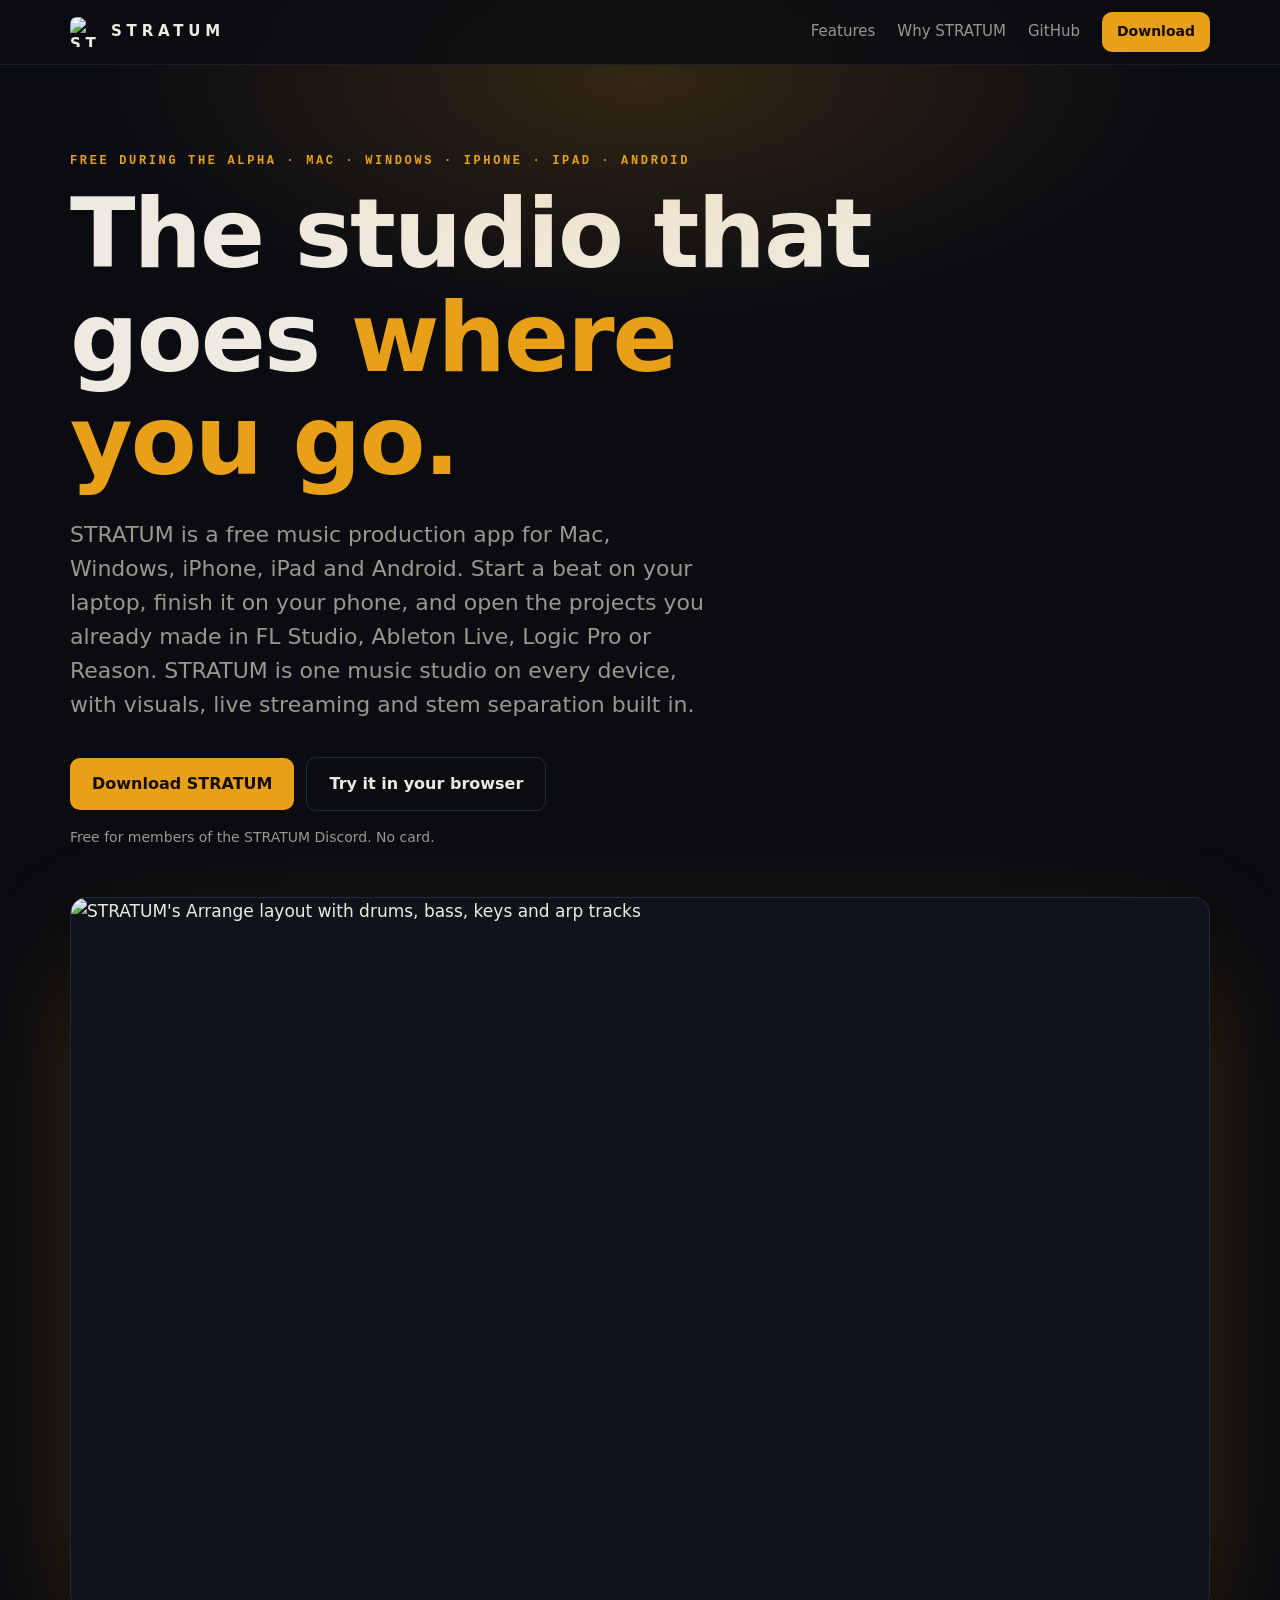
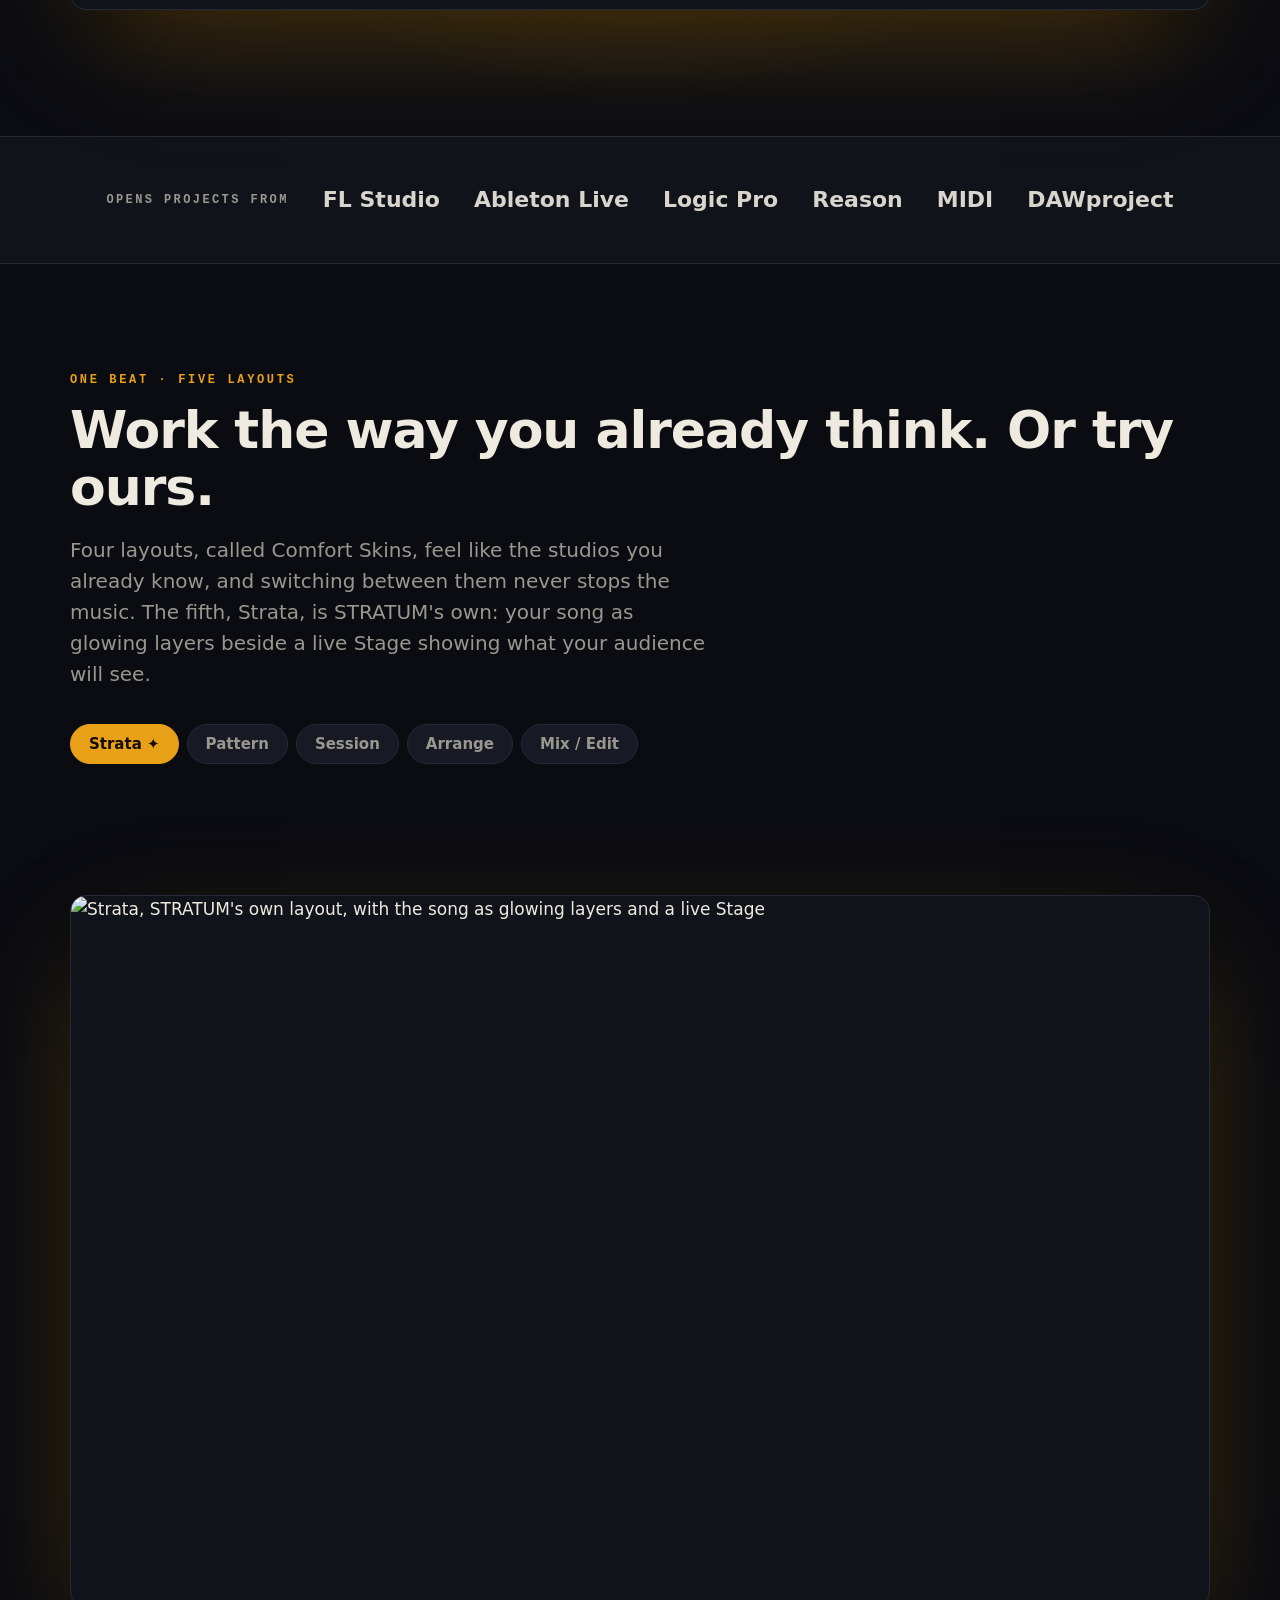
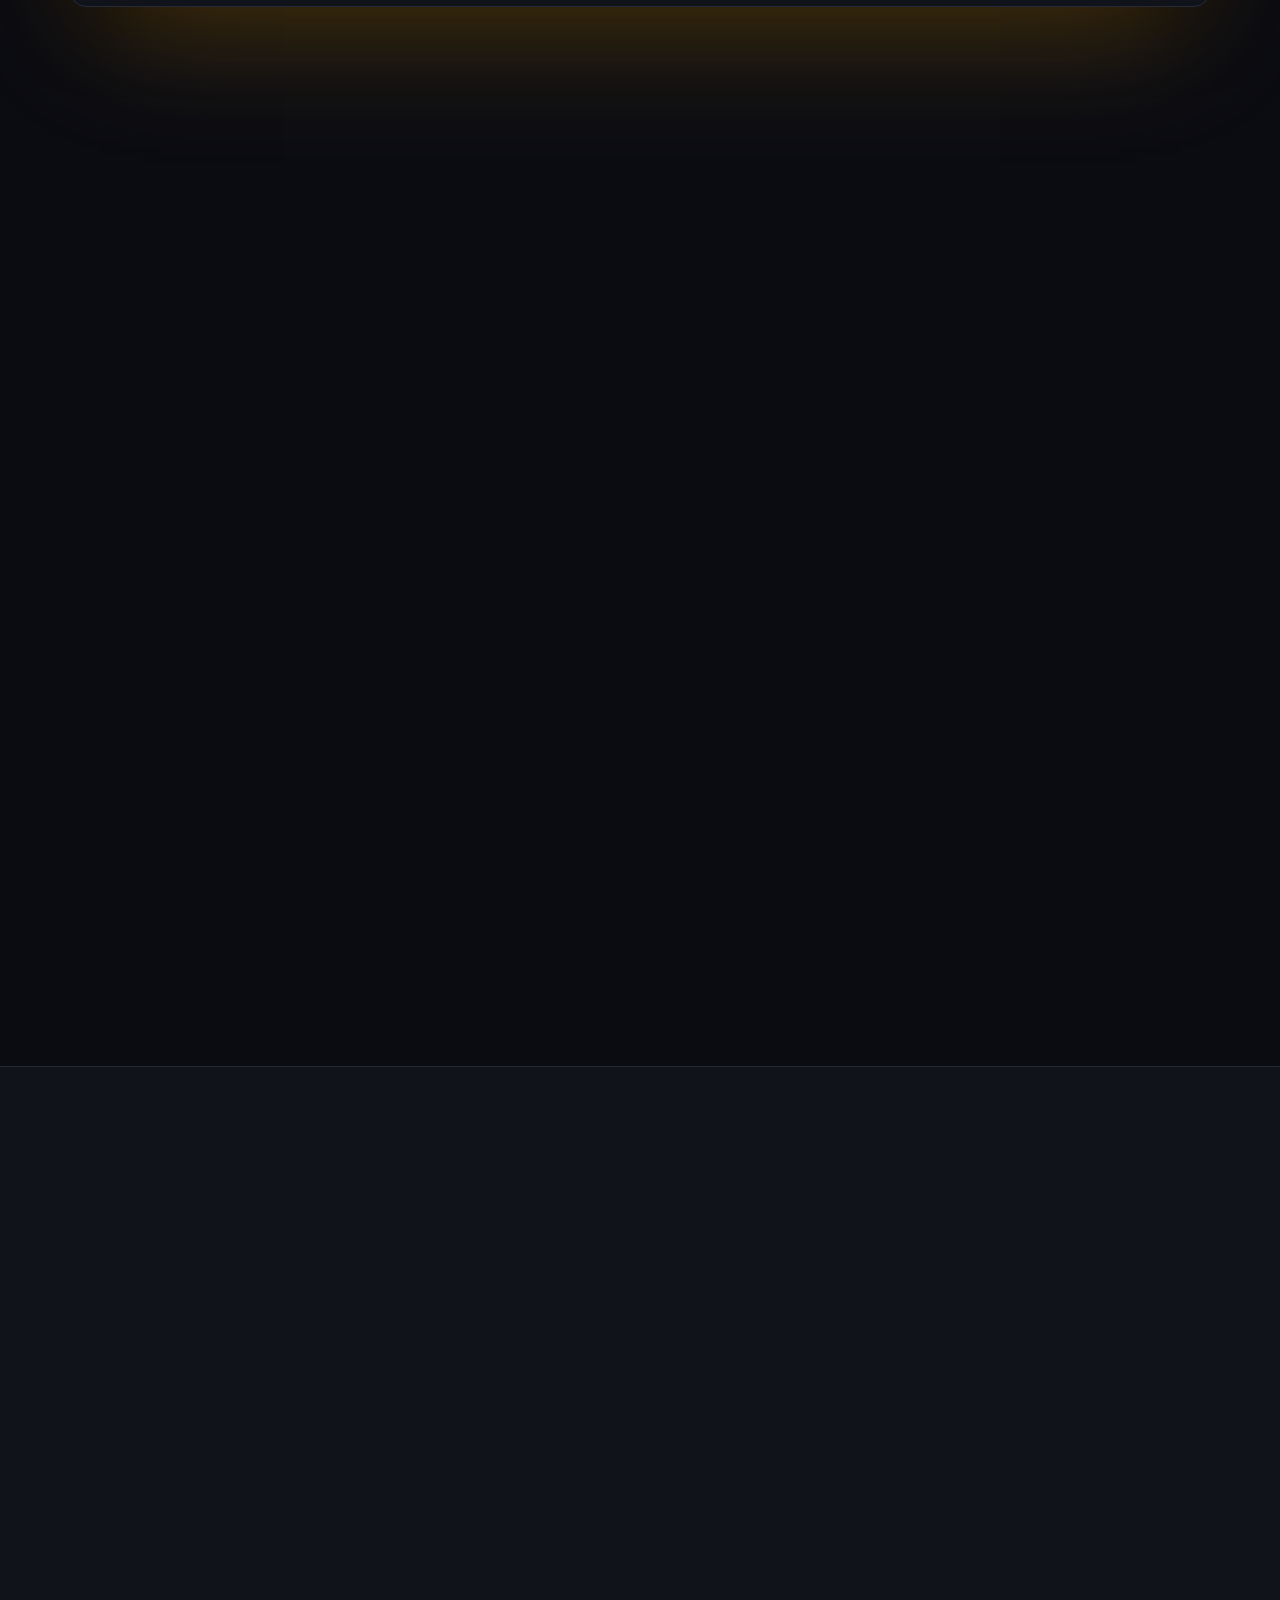
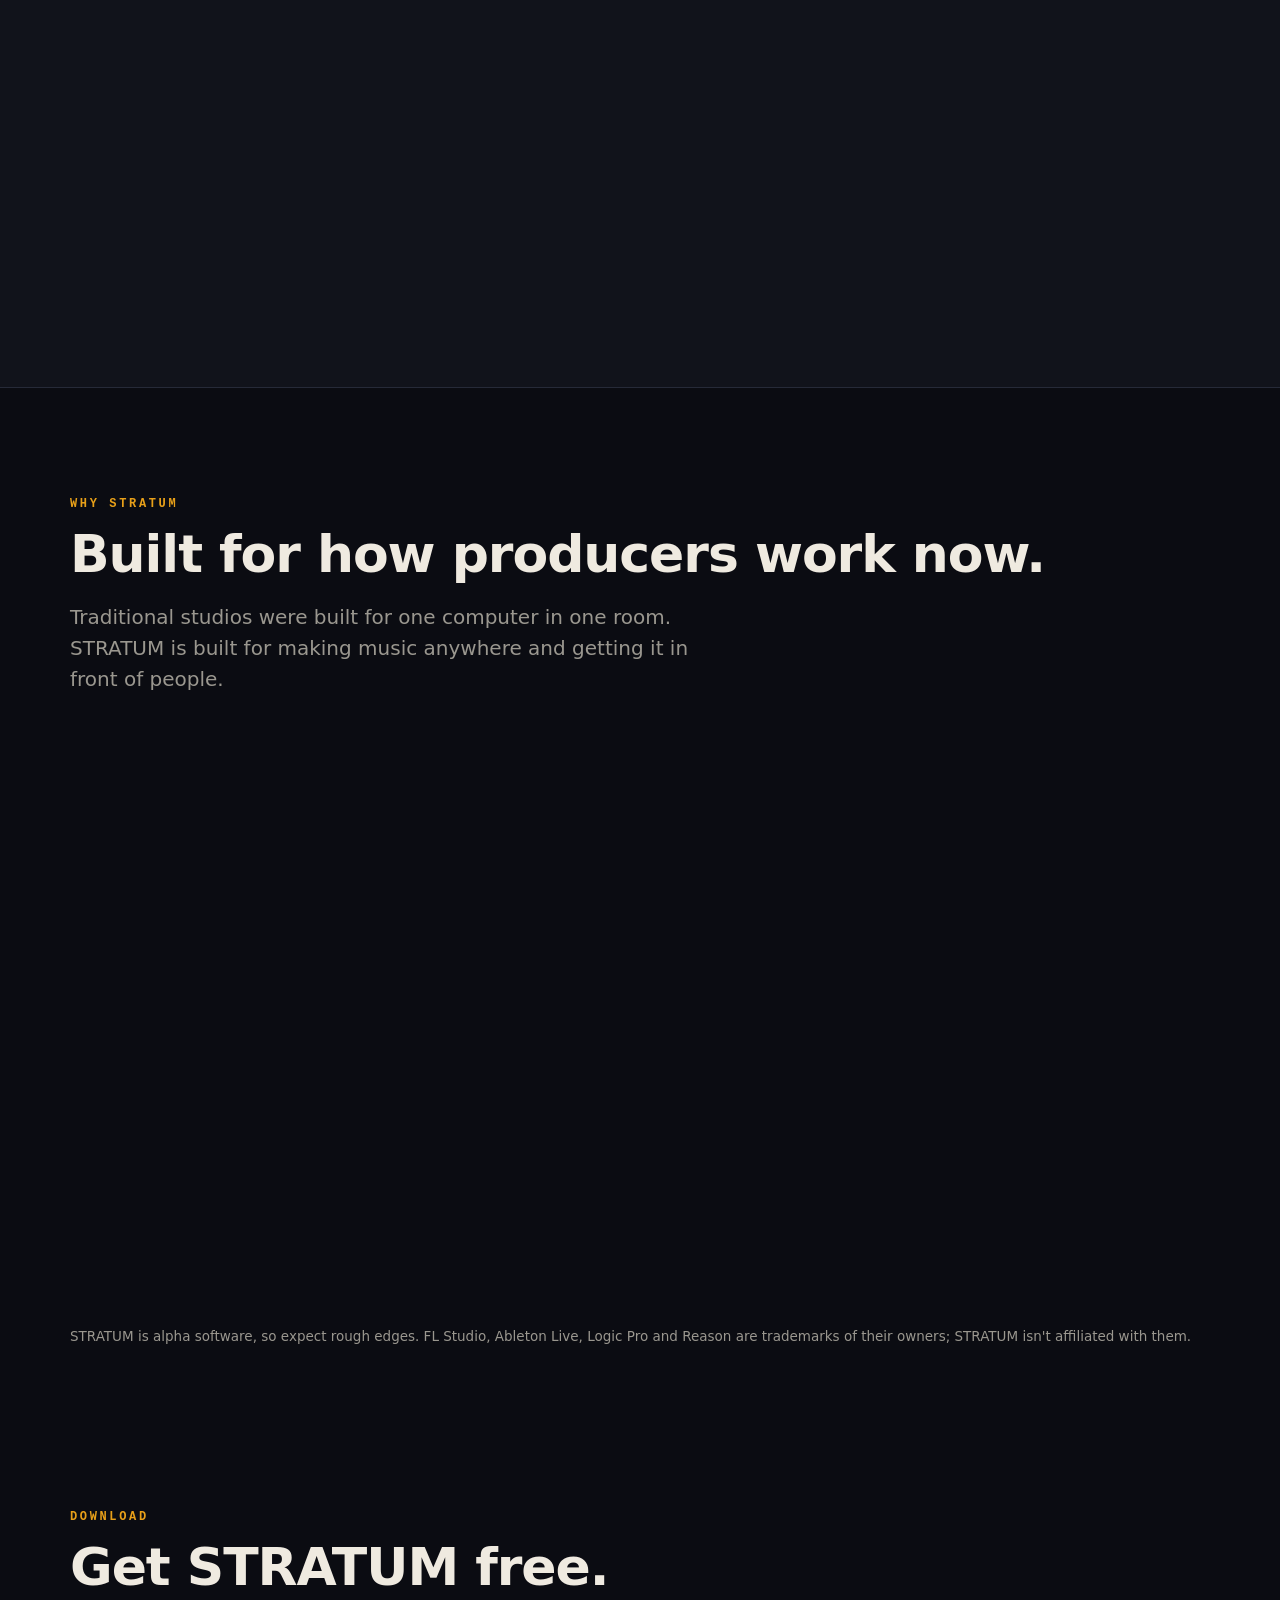
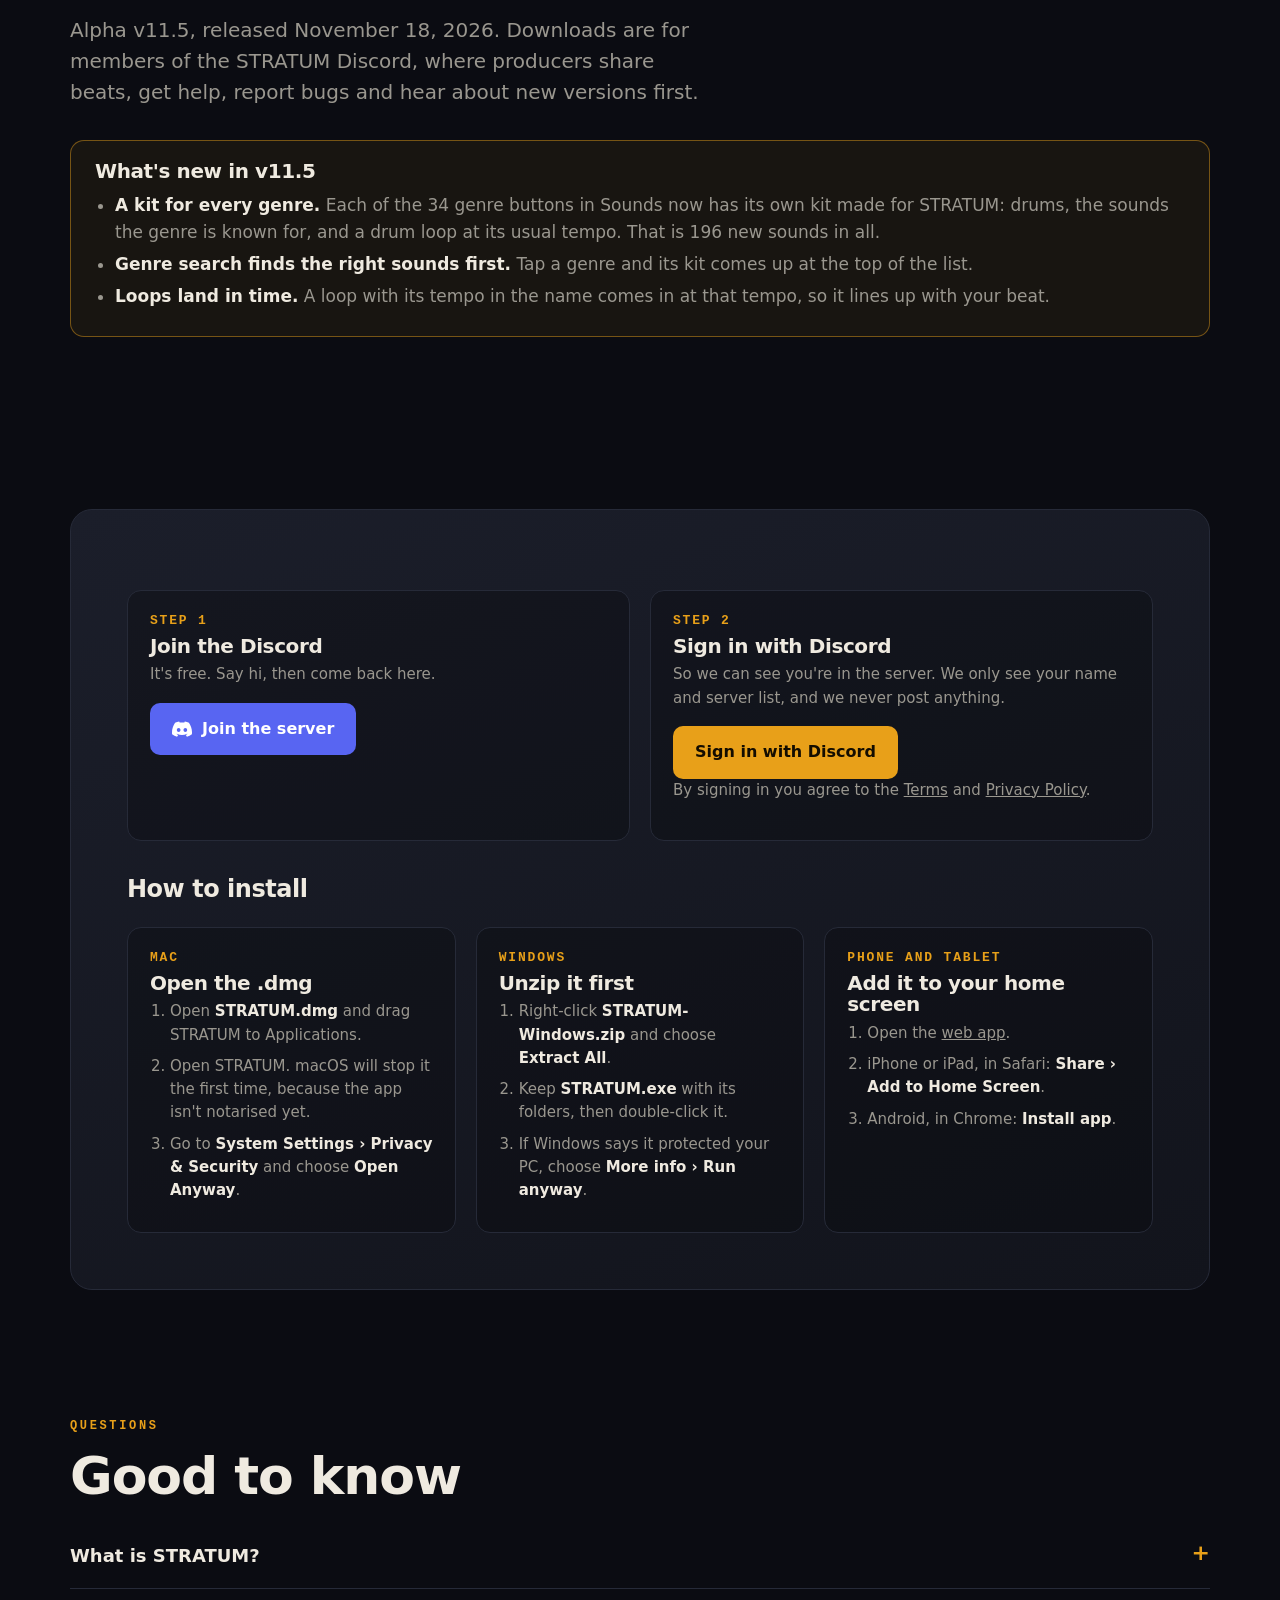
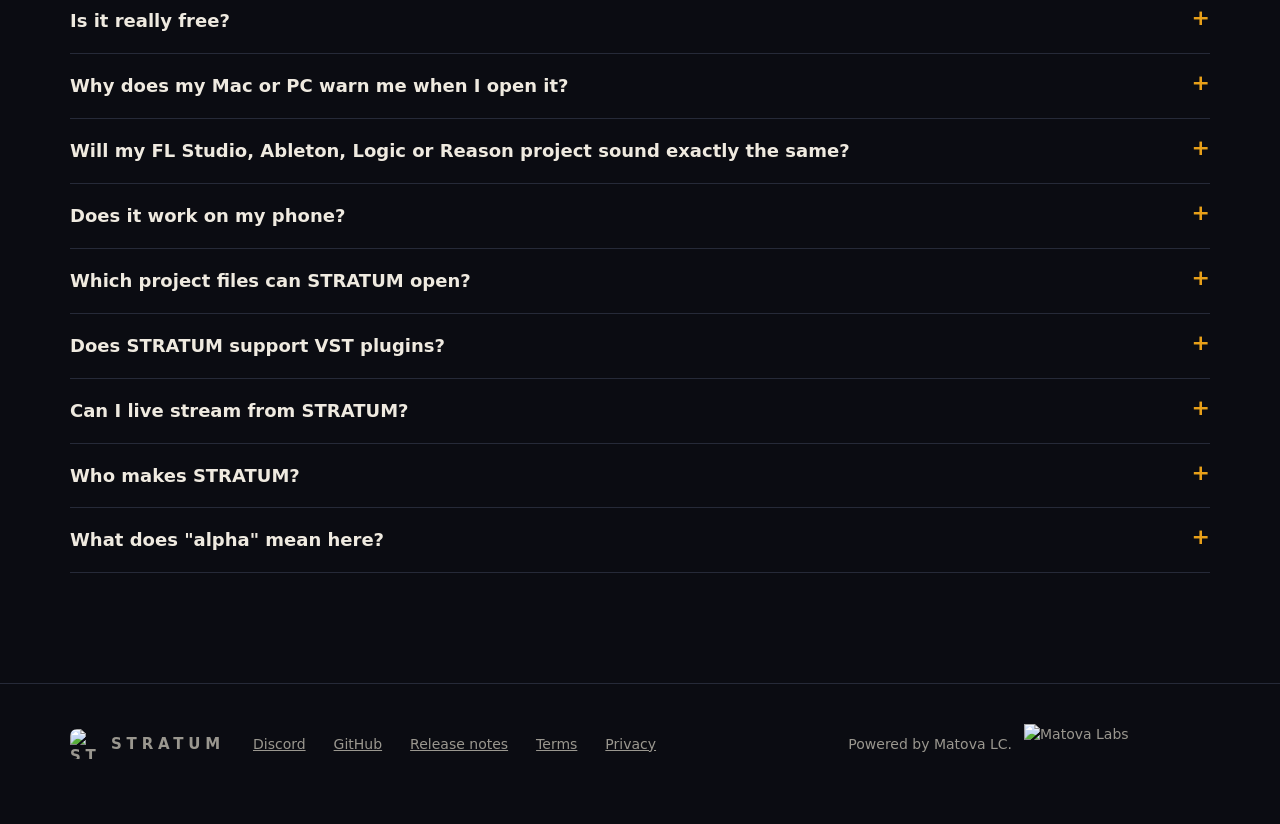
==== commit 73f3cfd4: "Download site: Alpha v11.5 Co-Authored-By: Claude Opus 5.5 <noreply@anthropic.com>" ====
--- a/download-site/public/index.html
+++ b/download-site/public/index.html
@@ -194,7 +194,7 @@
 .reveal.in { opacity:1; transform:none; }
 @media (prefers-reduced-motion: reduce) { .reveal { opacity:1; transform:none; transition:none; } }
 </style>
-<script type="application/ld+json">{"@context":"https://schema.org","@graph":[{"@type":"Organization","@id":"https://stratum-studio-pi.vercel.app/#org","name":"Matova LC","alternateName":"Matova Labs","url":"https://matovagroup.com","logo":"https://stratum-studio-pi.vercel.app/img/matova-labs.png"},{"@type":"WebSite","@id":"https://stratum-studio-pi.vercel.app/#site","url":"https://stratum-studio-pi.vercel.app/","name":"STRATUM","publisher":{"@id":"https://stratum-studio-pi.vercel.app/#org"}},{"@type":"SoftwareApplication","@id":"https://stratum-studio-pi.vercel.app/#app","name":"STRATUM","url":"https://stratum-studio-pi.vercel.app/","applicationCategory":"MultimediaApplication","applicationSubCategory":"Digital audio workstation","operatingSystem":"macOS 12 or later, Windows 10 or 11, iOS, iPadOS, Android","softwareVersion":"0.1.0-alpha.11.4","description":"STRATUM is a free music studio for Mac, Windows, iPhone, iPad and Android. Open FL Studio, Ableton, Logic and Reason projects, make videos and stream live.","image":"https://stratum-studio-pi.vercel.app/img/og.jpg","screenshot":"https://stratum-studio-pi.vercel.app/img/arrange.jpg","downloadUrl":"https://stratum-studio-pi.vercel.app/#download","offers":{"@type":"Offer","price":"0","priceCurrency":"USD"},"publisher":{"@id":"https://stratum-studio-pi.vercel.app/#org"},"sameAs":["https://github.com/matovalabs/stratum","https://discord.gg/PtpChEj8Gc"],"featureList":["Opens FL Studio, Ableton Live, Logic Pro and Reason projects","VST3, VST2 and Audio Unit plugins","AI stem separation","Audio-reactive visuals and 1080p share videos","Live streaming to Twitch, YouTube, Instagram and TikTok"]},{"@type":"FAQPage","@id":"https://stratum-studio-pi.vercel.app/#faq","mainEntity":[{"@type":"Question","name":"What is STRATUM?","acceptedAnswer":{"@type":"Answer","text":"STRATUM is a free music production app, also called a digital audio workstation or DAW, for Mac, Windows, iPhone, iPad and Android. You can make beats, record, mix, turn songs into videos and stream live from one app. It is made by Matova LC and is free during the alpha."}},{"@type":"Question","name":"Is it really free?","acceptedAnswer":{"@type":"Answer","text":"Yes. STRATUM is free during the alpha for everyone in the Discord. Paid extras may come later."}},{"@type":"Question","name":"Why does my Mac or PC warn me when I open it?","acceptedAnswer":{"@type":"Answer","text":"STRATUM isn't signed with an Apple Developer ID or a Windows code-signing certificate yet, so macOS and Windows show a warning the first time. On a Mac, open it once, then go to System Settings › Privacy & Security and choose Open Anyway. On Windows, choose More info › Run anyway. Signing is on the way."}},{"@type":"Question","name":"Will my FL Studio, Ableton, Logic or Reason project sound exactly the same?","acceptedAnswer":{"@type":"Answer","text":"Tracks, notes, tempo, arrangement, audio and your own samples come across. Each studio's own built-in instruments and effects can't be copied, so those parts play on STRATUM's sounds, or on the same plugin if you have it installed. Bouncing a track to audio before you export always brings it across exactly."}},{"@type":"Question","name":"Does it work on my phone?","acceptedAnswer":{"@type":"Answer","text":"Yes. Open the web version on an iPhone, iPad or Android device and add it to your home screen. It runs full screen and works offline. Plugins, stem separation and live streaming are on the Mac and Windows versions."}},{"@type":"Question","name":"Which project files can STRATUM open?","acceptedAnswer":{"@type":"Answer","text":"STRATUM opens FL Studio, Ableton Live, Logic Pro and Reason projects, plus MIDI and DAWproject files."}},{"@type":"Question","name":"Does STRATUM support VST plugins?","acceptedAnswer":{"@type":"Answer","text":"Yes. STRATUM runs VST3 and VST2 plugins on Mac and Windows, and Audio Units on Mac."}},{"@type":"Question","name":"Can I live stream from STRATUM?","acceptedAnswer":{"@type":"Answer","text":"Yes. The Mac and Windows apps stream straight to Twitch, YouTube, Instagram or TikTok."}},{"@type":"Question","name":"Who makes STRATUM?","acceptedAnswer":{"@type":"Answer","text":"STRATUM is made by Matova LC. Join the community on Discord to get help, report bugs and hear about new versions first."}},{"@type":"Question","name":"What does \"alpha\" mean here?","acceptedAnswer":{"@type":"Answer","text":"STRATUM is new and changing every week. Expect bugs, and tell us about them in the Discord. Every release lists what was tested and what wasn't."}}]}]}</script>
+<script type="application/ld+json">{"@context":"https://schema.org","@graph":[{"@type":"Organization","@id":"https://stratum-studio-pi.vercel.app/#org","name":"Matova LC","alternateName":"Matova Labs","url":"https://matovagroup.com","logo":"https://stratum-studio-pi.vercel.app/img/matova-labs.png"},{"@type":"WebSite","@id":"https://stratum-studio-pi.vercel.app/#site","url":"https://stratum-studio-pi.vercel.app/","name":"STRATUM","publisher":{"@id":"https://stratum-studio-pi.vercel.app/#org"}},{"@type":"SoftwareApplication","@id":"https://stratum-studio-pi.vercel.app/#app","name":"STRATUM","url":"https://stratum-studio-pi.vercel.app/","applicationCategory":"MultimediaApplication","applicationSubCategory":"Digital audio workstation","operatingSystem":"macOS 12 or later, Windows 10 or 11, iOS, iPadOS, Android","softwareVersion":"0.1.0-alpha.11.5","description":"STRATUM is a free music studio for Mac, Windows, iPhone, iPad and Android. Open FL Studio, Ableton, Logic and Reason projects, make videos and stream live.","image":"https://stratum-studio-pi.vercel.app/img/og.jpg","screenshot":"https://stratum-studio-pi.vercel.app/img/arrange.jpg","downloadUrl":"https://stratum-studio-pi.vercel.app/#download","offers":{"@type":"Offer","price":"0","priceCurrency":"USD"},"publisher":{"@id":"https://stratum-studio-pi.vercel.app/#org"},"sameAs":["https://github.com/matovalabs/stratum","https://discord.gg/PtpChEj8Gc"],"featureList":["Opens FL Studio, Ableton Live, Logic Pro and Reason projects","VST3, VST2 and Audio Unit plugins","AI stem separation","Audio-reactive visuals and 1080p share videos","Live streaming to Twitch, YouTube, Instagram and TikTok"]},{"@type":"FAQPage","@id":"https://stratum-studio-pi.vercel.app/#faq","mainEntity":[{"@type":"Question","name":"What is STRATUM?","acceptedAnswer":{"@type":"Answer","text":"STRATUM is a free music production app, also called a digital audio workstation or DAW, for Mac, Windows, iPhone, iPad and Android. You can make beats, record, mix, turn songs into videos and stream live from one app. It is made by Matova LC and is free during the alpha."}},{"@type":"Question","name":"Is it really free?","acceptedAnswer":{"@type":"Answer","text":"Yes. STRATUM is free during the alpha for everyone in the Discord. Paid extras may come later."}},{"@type":"Question","name":"Why does my Mac or PC warn me when I open it?","acceptedAnswer":{"@type":"Answer","text":"STRATUM isn't signed with an Apple Developer ID or a Windows code-signing certificate yet, so macOS and Windows show a warning the first time. On a Mac, open it once, then go to System Settings › Privacy & Security and choose Open Anyway. On Windows, choose More info › Run anyway. Signing is on the way."}},{"@type":"Question","name":"Will my FL Studio, Ableton, Logic or Reason project sound exactly the same?","acceptedAnswer":{"@type":"Answer","text":"Tracks, notes, tempo, arrangement, audio and your own samples come across. Each studio's own built-in instruments and effects can't be copied, so those parts play on STRATUM's sounds, or on the same plugin if you have it installed. Bouncing a track to audio before you export always brings it across exactly."}},{"@type":"Question","name":"Does it work on my phone?","acceptedAnswer":{"@type":"Answer","text":"Yes. Open the web version on an iPhone, iPad or Android device and add it to your home screen. It runs full screen and works offline. Plugins, stem separation and live streaming are on the Mac and Windows versions."}},{"@type":"Question","name":"Which project files can STRATUM open?","acceptedAnswer":{"@type":"Answer","text":"STRATUM opens FL Studio, Ableton Live, Logic Pro and Reason projects, plus MIDI and DAWproject files."}},{"@type":"Question","name":"Does STRATUM support VST plugins?","acceptedAnswer":{"@type":"Answer","text":"Yes. STRATUM runs VST3 and VST2 plugins on Mac and Windows, and Audio Units on Mac."}},{"@type":"Question","name":"Can I live stream from STRATUM?","acceptedAnswer":{"@type":"Answer","text":"Yes. The Mac and Windows apps stream straight to Twitch, YouTube, Instagram or TikTok."}},{"@type":"Question","name":"Who makes STRATUM?","acceptedAnswer":{"@type":"Answer","text":"STRATUM is made by Matova LC. Join the community on Discord to get help, report bugs and hear about new versions first."}},{"@type":"Question","name":"What does \"alpha\" mean here?","acceptedAnswer":{"@type":"Answer","text":"STRATUM is new and changing every week. Expect bugs, and tell us about them in the Discord. Every release lists what was tested and what wasn't."}}]}]}</script>
 </head>
 <body>
 <nav>
@@ -262,7 +262,7 @@
       <div class="card reveal"><div class="ic">●</div><h3>Go live from the studio</h3><p>Stream to Twitch, YouTube, Instagram or TikTok straight from STRATUM: your screen or your Visuals, your camera in the layout you choose, and the sound of your session. No OBS needed.</p></div>
       <div class="card reveal"><div class="ic">≋</div><h3>Split any song into stems</h3><p>AI stem separation pulls drums, bass, vocals and everything else apart, right on your computer (Windows, or a Mac with Apple silicon). Sample, flip and remix without leaving the app.</p></div>
       <div class="card reveal"><div class="ic">⧉</div><h3>Your plugins come too</h3><p>VST3 and VST2 on Mac and Windows, Audio Units on Mac, each in its own window. Plus STRATUM Wave, STRATUM Tune and all 508 Airwindows effects, free.</p></div>
-      <div class="card reveal"><div class="ic">♪</div><h3>Your sounds, every project</h3><p>Add a whole drum library or sample pack once and it's there in every project, sorted into kicks, snares and hats. 761 free sounds and 99 MIDI kits come built in, with over 50,000 more in sound packs that download as you use them.</p></div>
+      <div class="card reveal"><div class="ic">♪</div><h3>Your sounds, every project</h3><p>Add a whole drum library or sample pack once and it's there in every project, sorted into kicks, snares and hats. 1,056 free sounds, 265 of them made for STRATUM, and 99 MIDI kits come built in, with over 50,000 more in sound packs that download as you use them.</p></div>
       <div class="card reveal"><div class="ic">⇄</div><h3>One file, every device</h3><p>A beat is a single file that opens the same on Mac, Windows, phone and tablet. Save it to iCloud, OneDrive or Google Drive and pick up where you left off.</p></div>
     </div>
   </div>
@@ -314,13 +314,13 @@
   <div class="wrap">
     <div class="eyebrow">Download</div>
     <h2>Get STRATUM free.</h2>
-    <p class="lead" style="margin-top:20px">Alpha v11.4, released November 18, 2026. Downloads are for members of the STRATUM Discord, where producers share beats, get help, report bugs and hear about new versions first.</p>
+    <p class="lead" style="margin-top:20px">Alpha v11.5, released November 18, 2026. Downloads are for members of the STRATUM Discord, where producers share beats, get help, report bugs and hear about new versions first.</p>
     <div class="news">
-      <h3>What's new in v11.4</h3>
+      <h3>What's new in v11.5</h3>
       <ul>
-        <li><b>Put your camera where you want it.</b> When you go live or share, choose a camera box you drag anywhere, your camera above the beat, side by side, or your camera big with the beat in a box.</li>
-        <li><b>Camera clips.</b> Share a 1080p clip of you reacting on camera while your beat plays, with your microphone if you like.</li>
-        <li><b>Update check.</b> The Mac and Windows apps tell you when a new version is out and link straight here.</li>
+        <li><b>A kit for every genre.</b> Each of the 34 genre buttons in Sounds now has its own kit made for STRATUM: drums, the sounds the genre is known for, and a drum loop at its usual tempo. That is 196 new sounds in all.</li>
+        <li><b>Genre search finds the right sounds first.</b> Tap a genre and its kit comes up at the top of the list.</li>
+        <li><b>Loops land in time.</b> A loop with its tempo in the name comes in at that tempo, so it lines up with your beat.</li>
       </ul>
     </div>
     <div class="bars chord" id="chord" aria-hidden="true"></div>
